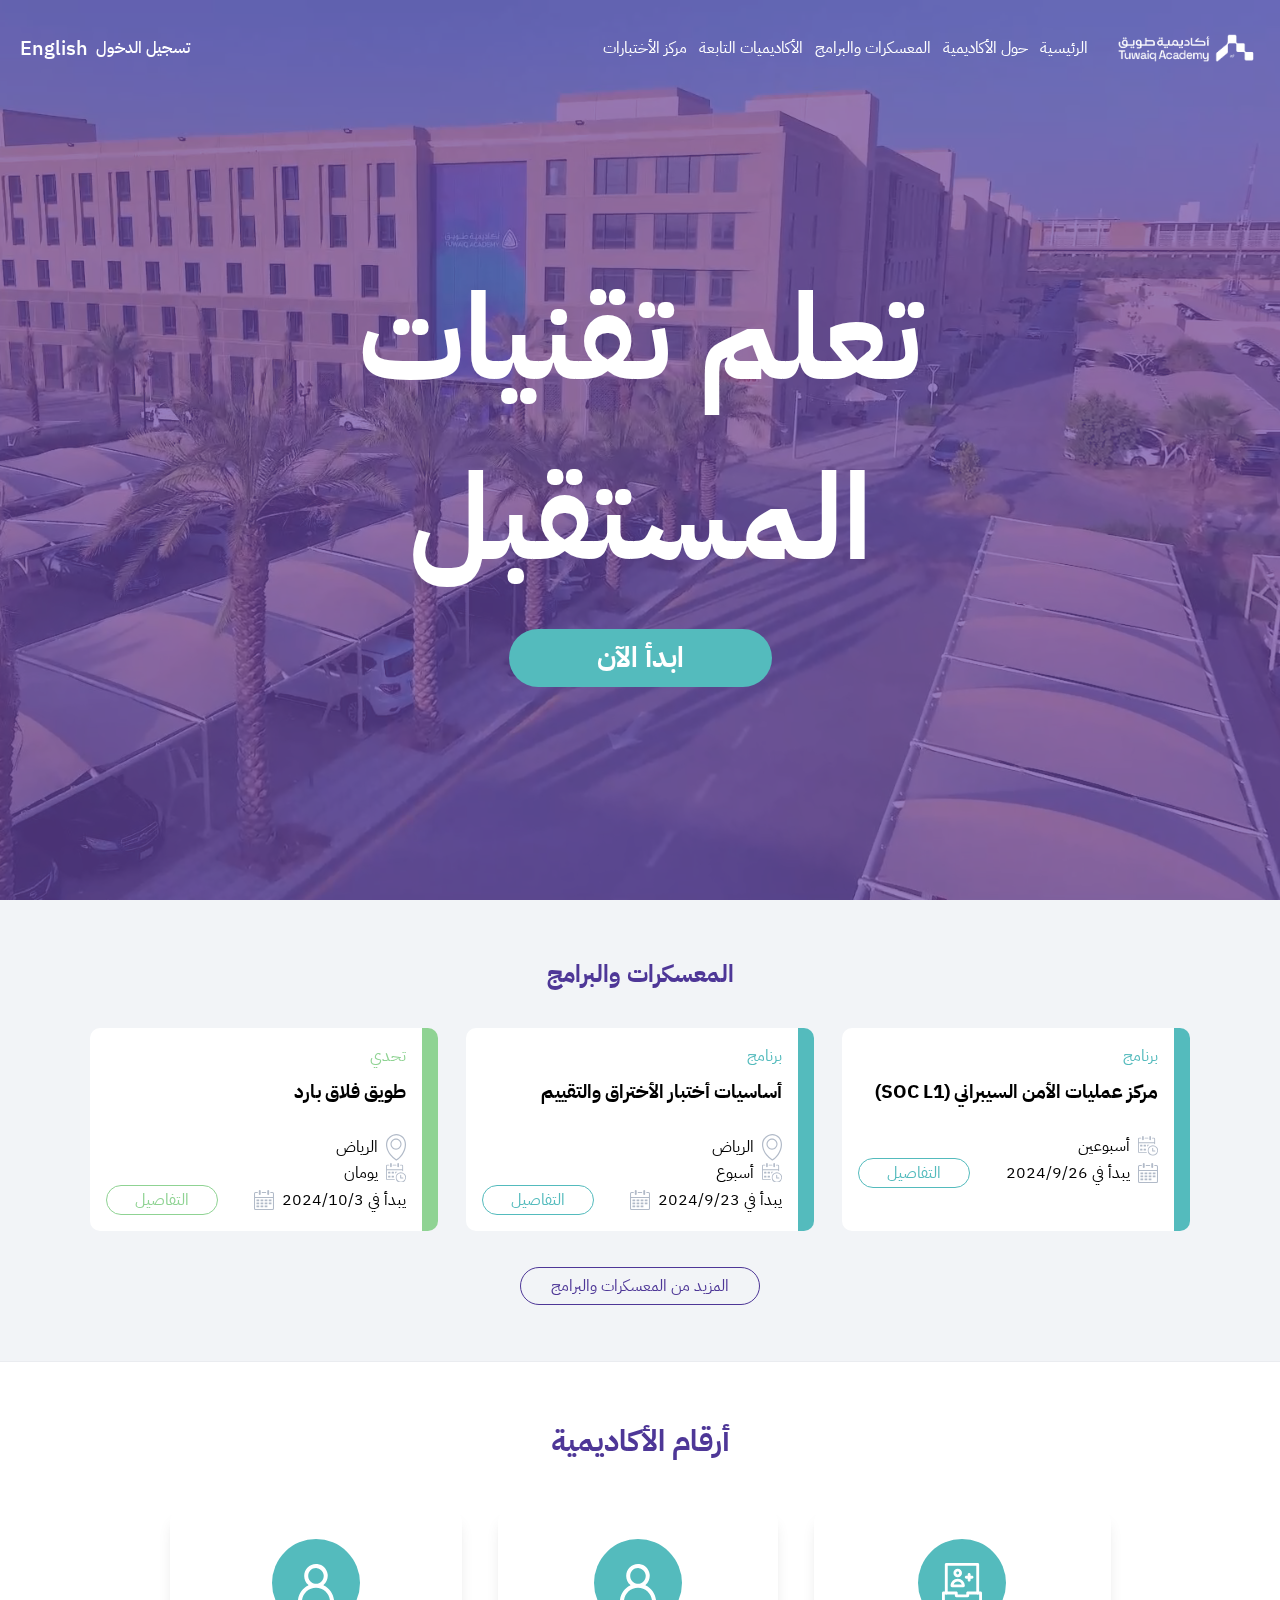
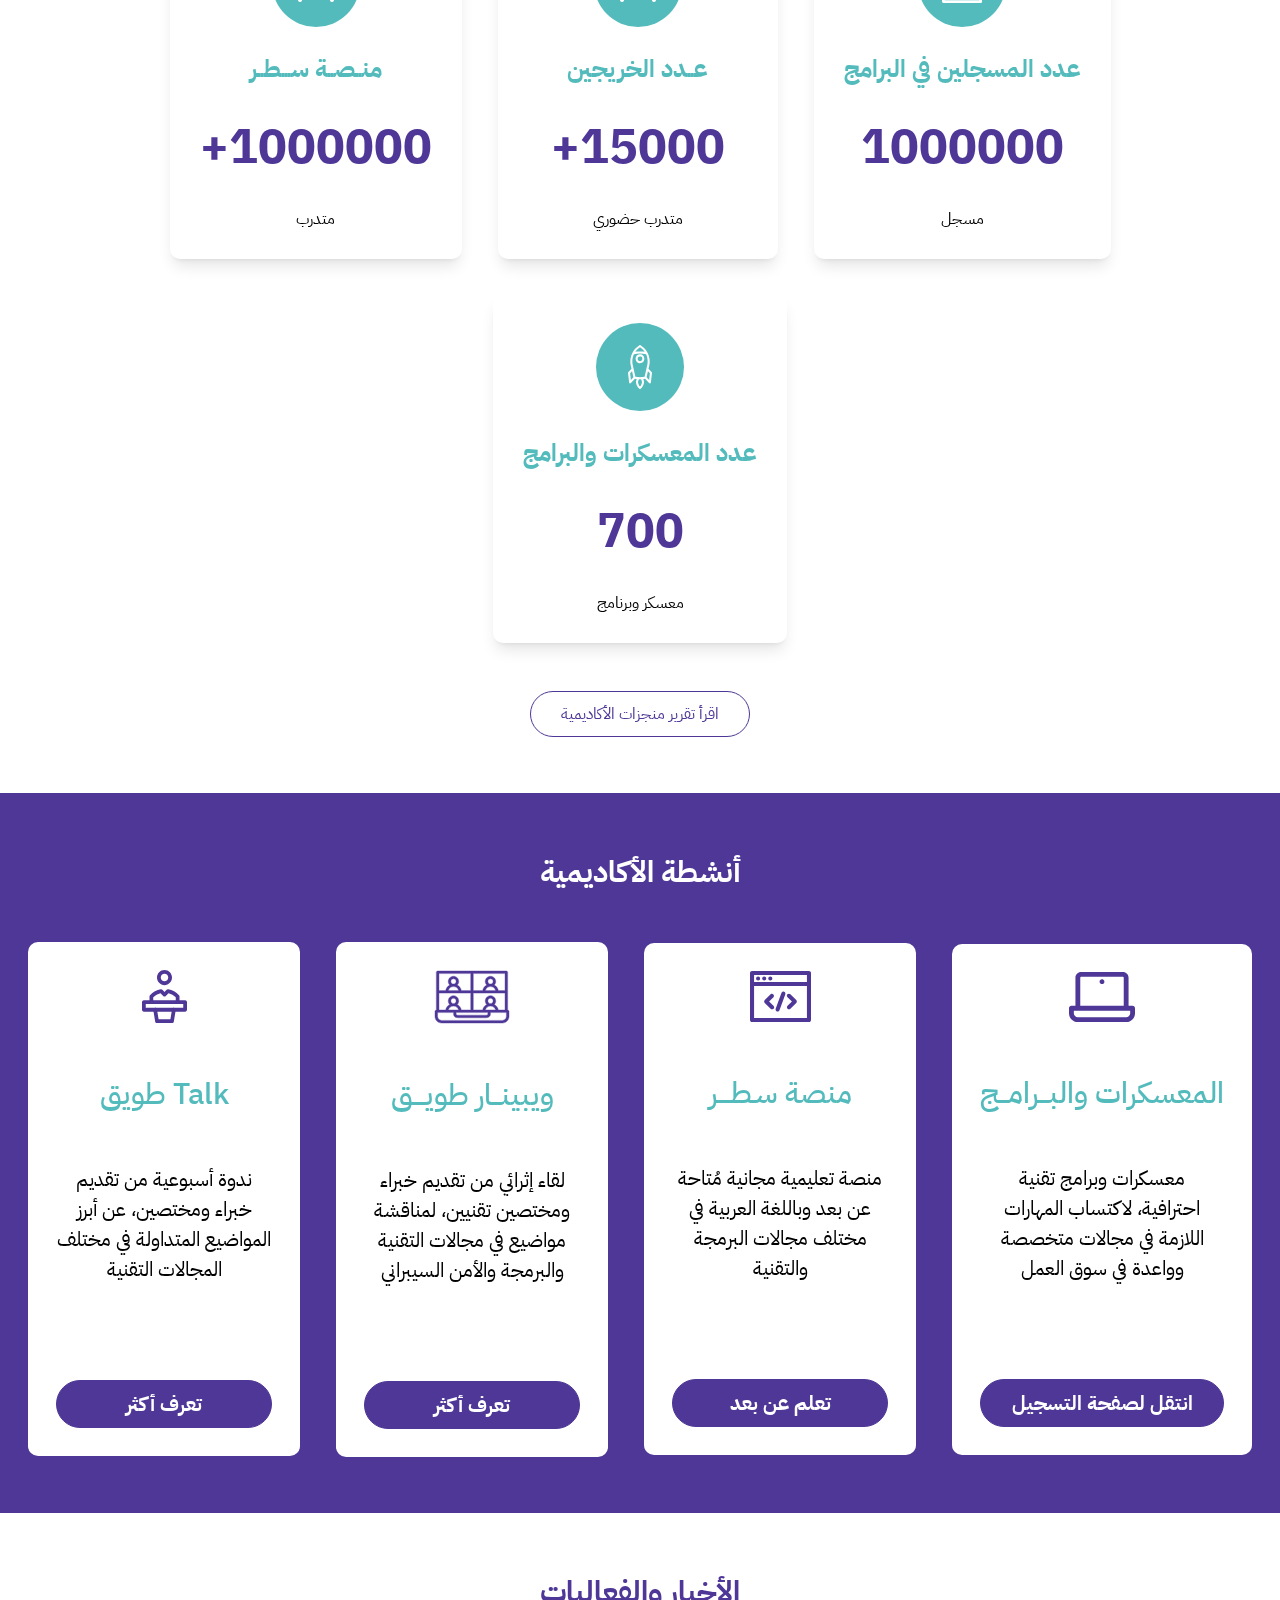
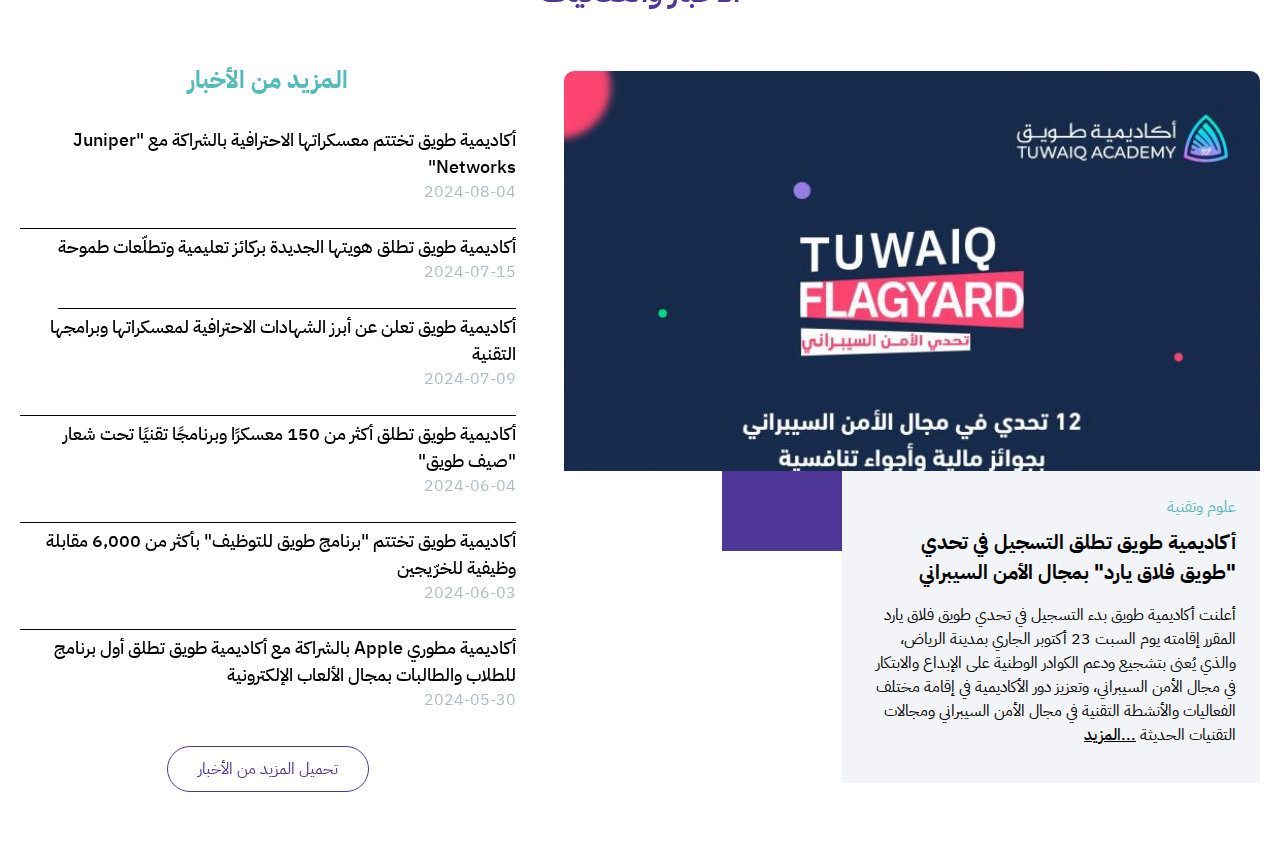
==== index.html @ 86a77119 "Completed homepage news section" ====
<!DOCTYPE html>
<html lang="ar">

<head>
    <meta charset="UTF-8">
    <meta name="viewport" content="width=device-width, initial-scale=1.0">
    <title>Tuwaiq Academy</title>
    <link rel="stylesheet" href="./styling/home.css">
</head>

<body class="">
    <main class="main">
        <header class="header">
            <div class="section-container">
                <div class="lang-ham-container">
                    <div class="hamburger-menu-container">
                        <div class="hamburger-line"></div>
                        <div class="hamburger-line"></div>
                        <div class="hamburger-line"></div>
                    </div>
                    <a href="#" class="english-language">English</a>
                    <a href="#" class="desktop-log-in">تسجيل الدخول</a>
                </div>

                <nav class="mobile-navbar">
                    <ul class="mobile-navbar__list">
                        <li class="mobile-navbar__list"><a href="index.html" class="mobile-navbar__link">الرئيسية</a>
                        </li>
                        <li class="mobile-navbar__list"><a href="#" class="mobile-navbar__link">المعسكرات والبرامج</a>
                        </li>
                        <li class="mobile-navbar__list"><a href="./pages/about/about.css"
                                class="mobile-navbar__link">حول الأكاديمية</a></li>
                        <li class="mobile-navbar__list"><a href="https://tuwaiq.edu.sa/#"
                                class="mobile-navbar__link">الأكاديميات التابعة</a></li>
                        <li class="mobile-navbar__list"><a href="https://tuwaiq.edu.sa/testcenter"
                                class="mobile-navbar__link">مركز الأختبارات</a></li>
                        <li class="mobile-navbar__list"><a
                                href="https://auth.tuwaiq.edu.sa/Identity/Account/Login?ReturnUrl=%2Fconnect%2Fauthorize%3Fclient_id%3Dtuwaiq_landing%26redirect_uri%3Dhttps%253A%252F%252Ftuwaiq.edu.sa%252Fsignin-oidc%26response_type%3Dcode%26scope%3Dopenid%2520profile%2520email%2520roles%2520identity_service_scope%2520initiatives_service_scope%2520forms_service_scope%2520landing_page_service_scope%2520operation_service_scope%26code_challenge%3DzpS9vRouQpSwRY-bkuDbZ8HkS5Eq9VzWISRjWJWmmwE%26code_challenge_method%3DS256%26response_mode%3Dform_post%26nonce%3D638612214876226278.MTA2YmRjZWItMjI5OC00MDVjLTk1MTUtODlmMjgxYjE3MTQ1YmE4NzJhNjYtZDZhMy00MmJkLThiYjYtM2ZhYjkxZjI2ZDMy%26state%[base64]%26x-client-SKU%3DID_NET6_0%26x-client-ver%3D6.35.0.0%26prompt%3D"
                                class="mobile-navbar__link">تسجيل الدخول</a></li>
                    </ul>
                </nav>

                <div class="desktop-navbar-logo-container">
                    <nav class="desktop-navbar">
                        <ul class="desktop-navbar__list">
                            <li class="desktop-navbar__list"><a href="https://tuwaiq.edu.sa/testcenter"
                                    class="desktop-navbar__link">مركز الأختبارات</a></li>
                            <li class="desktop-navbar__list"><a href="https://tuwaiq.edu.sa/#"
                                    class="desktop-navbar__link">الأكاديميات التابعة</a></li>
                            <li class="desktop-navbar__list"><a href="#" class="desktop-navbar__link">المعسكرات
                                    والبرامج</a></li>
                            <li class="desktop-navbar__list"><a href="./pages/about/about.css"
                                    class="desktop-navbar__link">حول الأكاديمية</a></li>
                            <li class="desktop-navbar__list"><a href="index.html"
                                    class="desktop-navbar__link">الرئيسية</a></li>
                        </ul>
                    </nav>

                    <a href="./index.html" class="logo-container">
                        <img src="./assets/logo/logo-light.png" alt="Logo" class="logo-image">
                    </a>
                </div>
            </div>
        </header>

        <section class="hero">
            <div class="section-container">
                <video autoplay loop muted plays-inline class="hero-background-video">
                    <source src="./assets/intro-video/intro-video.mp4" type="video/mp4">
                </video>
                <div class="section-container">

                    <div class="hero-title">
                        <h1>تعلم تقنيات</h1>
                        <h1>المستقبل</h1>
                    </div>
                    <a class="hero-button" href="#">ابدأ الآن</a>
                </div>
            </div>
        </section>

        <section class="programs">
            <div class="section-container">
                <h2 class="programs-section-title">المعسكرات والبرامج</h2>
                <div class="programs-sub-container">
                    <div class="program-card highlighted-program">
                        <div class="program-header">
                            <p class="program-type">تحدي</p>
                            <h3 class="program-title">طويق فلاق بارد</h3>
                        </div>
                        <div class="program-details">
                            <div class="program-content">
                                <div class="program-loc-date">
                                    <div class="program-location">
                                        <p class="program-location-title">الرياض</p>
                                        <?xml version="1.0" encoding="utf-8"?><svg width="20" fill="#B1BAC8"
                                            version="1.1" id="Layer_1" xmlns="http://www.w3.org/2000/svg"
                                            xmlns:xlink="http://www.w3.org/1999/xlink" x="0px" y="0px"
                                            viewBox="0 0 92.26 122.88" style="enable-background:new 0 0 92.26 122.88"
                                            xml:space="preserve">
                                            <g>
                                                <path
                                                    d="M47.49,116.85c6.31-4.01,11.98-8.87,16.92-14.29c10.73-11.75,17.97-26.11,20.87-40.2c2.88-13.91,1.52-27.54-4.85-38.06 c-1.81-3.02-4.08-5.78-6.78-8.26c-7.74-7.05-16.6-10.41-25.52-10.5c-9.37-0.07-18.87,3.45-27.27,10.14 c-3.58,2.86-6.53,6.15-8.82,9.78c-5.9,9.28-7.69,20.8-5.74,32.85c1.97,12.23,7.78,25.02,17.04,36.61 c6.44,8.08,14.54,15.58,24.18,21.91L47.49,116.85L47.49,116.85z M46.13,21.16c7.05,0,13.45,2.86,18.06,7.49 c4.63,4.63,7.49,11,7.49,18.06c0,7.05-2.86,13.45-7.49,18.06c-4.63,4.63-11,7.49-18.06,7.49c-7.05,0-13.45-2.86-18.06-7.49 c-4.63-4.63-7.49-11-7.49-18.06c0-7.05,2.86-13.45,7.49-18.06C32.7,24.02,39.07,21.16,46.13,21.16L46.13,21.16z M60.51,32.33 c-3.67-3.67-8.78-5.97-14.38-5.97c-5.63,0-10.71,2.27-14.38,5.97c-3.67,3.67-5.97,8.78-5.97,14.38c0,5.63,2.27,10.71,5.97,14.38 c3.67,3.67,8.78,5.97,14.38,5.97c5.63,0,10.71-2.27,14.38-5.97c3.67-3.67,5.97-8.78,5.97-14.38C66.47,41.08,64.21,36,60.51,32.33 L60.51,32.33z M68.52,106.27c-5.6,6.12-12.09,11.61-19.42,16.06c-0.88,0.66-2.13,0.75-3.13,0.11 c-10.8-6.87-19.85-15.13-26.99-24.09C9.15,86.02,2.94,72.34,0.83,59.16c-2.15-13.36-0.14-26.2,6.51-36.68 c2.63-4.13,5.97-7.89,10.07-11.14C26.78,3.88,37.51-0.07,48.17,0c10.28,0.09,20.42,3.9,29.22,11.93c3.09,2.81,5.67,5.99,7.78,9.48 c7.15,11.77,8.69,26.81,5.56,42.01c-3.11,15.04-10.8,30.33-22.18,42.8L68.52,106.27L68.52,106.27z" />
                                            </g>
                                        </svg>
                                    </div>
                                    <div class="program-time-frame">
                                        <p class="program-time-frame-title">يومان</p>
                                        <svg width="20" fill="#B1BAC8" id="Layer_1" data-name="Layer 1"
                                            xmlns="http://www.w3.org/2000/svg" viewBox="0 0 122.88 119.97">
                                            <title>timetable</title>
                                            <path
                                                d="M69.76,4.06C69.76,1.83,72,0,74.71,0s5,1.81,5,4.06V21.8c0,2.23-2.2,4.06-5,4.06s-4.95-1.81-4.95-4.06V4.06ZM87.08,75.55a3.16,3.16,0,1,1,6.31,0V89.36h9.86a3.16,3.16,0,1,1,0,6.31h-13a3.17,3.17,0,0,1-3.16-3.16v-17Zm-72.71,2.5H25.71A1.31,1.31,0,0,1,27,79.36v8.38a1.31,1.31,0,0,1-1.31,1.31H14.37a1.31,1.31,0,0,1-1.31-1.31V79.36a1.31,1.31,0,0,1,1.31-1.31ZM57.79,54.17H69.13a1.32,1.32,0,0,1,.9.36A40.37,40.37,0,0,0,58.66,65.18h-.87a1.31,1.31,0,0,1-1.31-1.31V55.49a1.32,1.32,0,0,1,1.31-1.32Zm-21.71,0H47.42a1.31,1.31,0,0,1,1.31,1.31v8.38a1.31,1.31,0,0,1-1.31,1.31H36.08a1.31,1.31,0,0,1-1.31-1.31V55.48a1.31,1.31,0,0,1,1.31-1.31Zm-21.71,0H25.71A1.31,1.31,0,0,1,27,55.48v8.38a1.31,1.31,0,0,1-1.31,1.31H14.37a1.31,1.31,0,0,1-1.31-1.31V55.48a1.31,1.31,0,0,1,1.31-1.31ZM36.08,78.05H47.42a1.31,1.31,0,0,1,1.31,1.31v8.38a1.31,1.31,0,0,1-1.31,1.31H36.08a1.31,1.31,0,0,1-1.31-1.31V79.36a1.31,1.31,0,0,1,1.31-1.31Zm67.41-18.51a31.41,31.41,0,1,1-43.43,29A31.92,31.92,0,0,1,79.61,59.33a33.06,33.06,0,0,1,23.88.21Zm6.63,10.87c-13-13-34.95-9.33-42.56,7A26.36,26.36,0,1,0,115.2,77a24.36,24.36,0,0,0-5.08-6.62ZM25.33,4.06c0-2.23,2.2-4.06,5-4.06s4.95,1.81,4.95,4.06V21.8c0,2.23-2.21,4.06-4.95,4.06s-5-1.81-5-4.06V4.06ZM99.66,38.8V18.37a2.46,2.46,0,0,0-.73-1.76,2.51,2.51,0,0,0-1.76-.73h-9a2.74,2.74,0,1,1,0-5.48h9a8,8,0,0,1,8,8V50.82a41,41,0,0,0-5.56-1.49V44.26H5.45V97.17a2.46,2.46,0,0,0,.73,1.76,2.51,2.51,0,0,0,1.76.73H52.71a40.27,40.27,0,0,0,1.92,5.54H8a8,8,0,0,1-8-8V18.39a8,8,0,0,1,8-8h9.64a2.74,2.74,0,1,1,0,5.48H8a2.46,2.46,0,0,0-1.76.73,2.51,2.51,0,0,0-.73,1.76V38.8ZM43.13,15.87a2.74,2.74,0,0,1,0-5.48H61.52a2.74,2.74,0,1,1,0,5.48Z" />
                                        </svg>
                                    </div>
                                </div>
                                <div class="program-date">
                                    <a href="#" class="program-details-button">التفاصيل</a>
                                    <div class="program-date-content">
                                        <svg width="20" fill="#B1BAC8" id="Layer_1" data-name="Layer 1"
                                            xmlns="http://www.w3.org/2000/svg" viewBox="0 0 122.88 122.89">
                                            <title>date</title>
                                            <path
                                                d="M81.61,4.73C81.61,2.12,84.19,0,87.38,0s5.77,2.12,5.77,4.73V25.45c0,2.61-2.58,4.73-5.77,4.73s-5.77-2.12-5.77-4.73V4.73ZM66.11,105.66c-.8,0-.8-10.1,0-10.1H81.9c.8,0,.8,10.1,0,10.1ZM15.85,68.94c-.8,0-.8-10.1,0-10.1H31.64c.8,0,.8,10.1,0,10.1Zm25.13,0c-.8,0-.8-10.1,0-10.1H56.77c.8,0,.8,10.1,0,10.1Zm25.13,0c-.8,0-.8-10.1,0-10.1H81.9c.8,0,.8,10.1,0,10.1Zm25.14-10.1H107c.8,0,.8,10.1,0,10.1H91.25c-.8,0-.8-10.1,0-10.1ZM15.85,87.3c-.8,0-.8-10.1,0-10.1H31.64c.8,0,.8,10.1,0,10.1ZM41,87.3c-.8,0-.8-10.1,0-10.1H56.77c.8,0,.8,10.1,0,10.1Zm25.13,0c-.8,0-.8-10.1,0-10.1H81.9c.8,0,.8,10.1,0,10.1Zm25.14,0c-.8,0-.8-10.1,0-10.1H107c.8,0,.8,10.1,0,10.1Zm-75.4,18.36c-.8,0-.8-10.1,0-10.1H31.64c.8,0,.8,10.1,0,10.1Zm25.13,0c-.8,0-.8-10.1,0-10.1H56.77c.8,0,.8,10.1,0,10.1ZM29.61,4.73C29.61,2.12,32.19,0,35.38,0s5.77,2.12,5.77,4.73V25.45c0,2.61-2.58,4.73-5.77,4.73s-5.77-2.12-5.77-4.73V4.73ZM6.4,43.47H116.47v-22a3,3,0,0,0-.86-2.07,2.92,2.92,0,0,0-2.07-.86H103a3.2,3.2,0,0,1,0-6.4h10.55a9.36,9.36,0,0,1,9.33,9.33v92.09a9.36,9.36,0,0,1-9.33,9.33H9.33A9.36,9.36,0,0,1,0,113.55V21.47a9.36,9.36,0,0,1,9.33-9.33H20.6a3.2,3.2,0,1,1,0,6.4H9.33a3,3,0,0,0-2.07.86,2.92,2.92,0,0,0-.86,2.07v22Zm110.08,6.41H6.4v63.67a3,3,0,0,0,.86,2.07,2.92,2.92,0,0,0,2.07.86H113.55a3,3,0,0,0,2.07-.86,2.92,2.92,0,0,0,.86-2.07V49.88ZM50.43,18.54a3.2,3.2,0,0,1,0-6.4H71.92a3.2,3.2,0,1,1,0,6.4Z" />
                                        </svg>
                                        <p class="program-date-title">يبدأ في 2024/10/3</p>
                                    </div>
                                </div>
                            </div>
                        </div>
                    </div>

                    <div class="program-card">
                        <div class="program-header">
                            <p class="program-type">برنامج</p>
                            <h3 class="program-title">أساسيات أختبار الأختراق والتقييم</h3>
                        </div>
                        <div class="program-details">
                            <div class="program-content">
                                <div class="program-loc-date">
                                    <div class="program-location">
                                        <p class="program-location-title">الرياض</p>
                                        <?xml version="1.0" encoding="utf-8"?><svg width="20" fill="#B1BAC8"
                                            version="1.1" id="Layer_1" xmlns="http://www.w3.org/2000/svg"
                                            xmlns:xlink="http://www.w3.org/1999/xlink" x="0px" y="0px"
                                            viewBox="0 0 92.26 122.88" style="enable-background:new 0 0 92.26 122.88"
                                            xml:space="preserve">
                                            <g>
                                                <path
                                                    d="M47.49,116.85c6.31-4.01,11.98-8.87,16.92-14.29c10.73-11.75,17.97-26.11,20.87-40.2c2.88-13.91,1.52-27.54-4.85-38.06 c-1.81-3.02-4.08-5.78-6.78-8.26c-7.74-7.05-16.6-10.41-25.52-10.5c-9.37-0.07-18.87,3.45-27.27,10.14 c-3.58,2.86-6.53,6.15-8.82,9.78c-5.9,9.28-7.69,20.8-5.74,32.85c1.97,12.23,7.78,25.02,17.04,36.61 c6.44,8.08,14.54,15.58,24.18,21.91L47.49,116.85L47.49,116.85z M46.13,21.16c7.05,0,13.45,2.86,18.06,7.49 c4.63,4.63,7.49,11,7.49,18.06c0,7.05-2.86,13.45-7.49,18.06c-4.63,4.63-11,7.49-18.06,7.49c-7.05,0-13.45-2.86-18.06-7.49 c-4.63-4.63-7.49-11-7.49-18.06c0-7.05,2.86-13.45,7.49-18.06C32.7,24.02,39.07,21.16,46.13,21.16L46.13,21.16z M60.51,32.33 c-3.67-3.67-8.78-5.97-14.38-5.97c-5.63,0-10.71,2.27-14.38,5.97c-3.67,3.67-5.97,8.78-5.97,14.38c0,5.63,2.27,10.71,5.97,14.38 c3.67,3.67,8.78,5.97,14.38,5.97c5.63,0,10.71-2.27,14.38-5.97c3.67-3.67,5.97-8.78,5.97-14.38C66.47,41.08,64.21,36,60.51,32.33 L60.51,32.33z M68.52,106.27c-5.6,6.12-12.09,11.61-19.42,16.06c-0.88,0.66-2.13,0.75-3.13,0.11 c-10.8-6.87-19.85-15.13-26.99-24.09C9.15,86.02,2.94,72.34,0.83,59.16c-2.15-13.36-0.14-26.2,6.51-36.68 c2.63-4.13,5.97-7.89,10.07-11.14C26.78,3.88,37.51-0.07,48.17,0c10.28,0.09,20.42,3.9,29.22,11.93c3.09,2.81,5.67,5.99,7.78,9.48 c7.15,11.77,8.69,26.81,5.56,42.01c-3.11,15.04-10.8,30.33-22.18,42.8L68.52,106.27L68.52,106.27z" />
                                            </g>
                                        </svg>
                                    </div>
                                    <div class="program-time-frame">
                                        <p class="program-time-frame-title">أسبوع</p>
                                        <svg width="20" fill="#B1BAC8" id="Layer_1" data-name="Layer 1"
                                            xmlns="http://www.w3.org/2000/svg" viewBox="0 0 122.88 119.97">
                                            <title>timetable</title>
                                            <path
                                                d="M69.76,4.06C69.76,1.83,72,0,74.71,0s5,1.81,5,4.06V21.8c0,2.23-2.2,4.06-5,4.06s-4.95-1.81-4.95-4.06V4.06ZM87.08,75.55a3.16,3.16,0,1,1,6.31,0V89.36h9.86a3.16,3.16,0,1,1,0,6.31h-13a3.17,3.17,0,0,1-3.16-3.16v-17Zm-72.71,2.5H25.71A1.31,1.31,0,0,1,27,79.36v8.38a1.31,1.31,0,0,1-1.31,1.31H14.37a1.31,1.31,0,0,1-1.31-1.31V79.36a1.31,1.31,0,0,1,1.31-1.31ZM57.79,54.17H69.13a1.32,1.32,0,0,1,.9.36A40.37,40.37,0,0,0,58.66,65.18h-.87a1.31,1.31,0,0,1-1.31-1.31V55.49a1.32,1.32,0,0,1,1.31-1.32Zm-21.71,0H47.42a1.31,1.31,0,0,1,1.31,1.31v8.38a1.31,1.31,0,0,1-1.31,1.31H36.08a1.31,1.31,0,0,1-1.31-1.31V55.48a1.31,1.31,0,0,1,1.31-1.31Zm-21.71,0H25.71A1.31,1.31,0,0,1,27,55.48v8.38a1.31,1.31,0,0,1-1.31,1.31H14.37a1.31,1.31,0,0,1-1.31-1.31V55.48a1.31,1.31,0,0,1,1.31-1.31ZM36.08,78.05H47.42a1.31,1.31,0,0,1,1.31,1.31v8.38a1.31,1.31,0,0,1-1.31,1.31H36.08a1.31,1.31,0,0,1-1.31-1.31V79.36a1.31,1.31,0,0,1,1.31-1.31Zm67.41-18.51a31.41,31.41,0,1,1-43.43,29A31.92,31.92,0,0,1,79.61,59.33a33.06,33.06,0,0,1,23.88.21Zm6.63,10.87c-13-13-34.95-9.33-42.56,7A26.36,26.36,0,1,0,115.2,77a24.36,24.36,0,0,0-5.08-6.62ZM25.33,4.06c0-2.23,2.2-4.06,5-4.06s4.95,1.81,4.95,4.06V21.8c0,2.23-2.21,4.06-4.95,4.06s-5-1.81-5-4.06V4.06ZM99.66,38.8V18.37a2.46,2.46,0,0,0-.73-1.76,2.51,2.51,0,0,0-1.76-.73h-9a2.74,2.74,0,1,1,0-5.48h9a8,8,0,0,1,8,8V50.82a41,41,0,0,0-5.56-1.49V44.26H5.45V97.17a2.46,2.46,0,0,0,.73,1.76,2.51,2.51,0,0,0,1.76.73H52.71a40.27,40.27,0,0,0,1.92,5.54H8a8,8,0,0,1-8-8V18.39a8,8,0,0,1,8-8h9.64a2.74,2.74,0,1,1,0,5.48H8a2.46,2.46,0,0,0-1.76.73,2.51,2.51,0,0,0-.73,1.76V38.8ZM43.13,15.87a2.74,2.74,0,0,1,0-5.48H61.52a2.74,2.74,0,1,1,0,5.48Z" />
                                        </svg>
                                    </div>
                                </div>
                                <div class="program-date">
                                    <a href="#" class="program-details-button">التفاصيل</a>
                                    <div class="program-date-content">
                                        <svg width="20" fill="#B1BAC8" id="Layer_1" data-name="Layer 1"
                                            xmlns="http://www.w3.org/2000/svg" viewBox="0 0 122.88 122.89">
                                            <title>date</title>
                                            <path
                                                d="M81.61,4.73C81.61,2.12,84.19,0,87.38,0s5.77,2.12,5.77,4.73V25.45c0,2.61-2.58,4.73-5.77,4.73s-5.77-2.12-5.77-4.73V4.73ZM66.11,105.66c-.8,0-.8-10.1,0-10.1H81.9c.8,0,.8,10.1,0,10.1ZM15.85,68.94c-.8,0-.8-10.1,0-10.1H31.64c.8,0,.8,10.1,0,10.1Zm25.13,0c-.8,0-.8-10.1,0-10.1H56.77c.8,0,.8,10.1,0,10.1Zm25.13,0c-.8,0-.8-10.1,0-10.1H81.9c.8,0,.8,10.1,0,10.1Zm25.14-10.1H107c.8,0,.8,10.1,0,10.1H91.25c-.8,0-.8-10.1,0-10.1ZM15.85,87.3c-.8,0-.8-10.1,0-10.1H31.64c.8,0,.8,10.1,0,10.1ZM41,87.3c-.8,0-.8-10.1,0-10.1H56.77c.8,0,.8,10.1,0,10.1Zm25.13,0c-.8,0-.8-10.1,0-10.1H81.9c.8,0,.8,10.1,0,10.1Zm25.14,0c-.8,0-.8-10.1,0-10.1H107c.8,0,.8,10.1,0,10.1Zm-75.4,18.36c-.8,0-.8-10.1,0-10.1H31.64c.8,0,.8,10.1,0,10.1Zm25.13,0c-.8,0-.8-10.1,0-10.1H56.77c.8,0,.8,10.1,0,10.1ZM29.61,4.73C29.61,2.12,32.19,0,35.38,0s5.77,2.12,5.77,4.73V25.45c0,2.61-2.58,4.73-5.77,4.73s-5.77-2.12-5.77-4.73V4.73ZM6.4,43.47H116.47v-22a3,3,0,0,0-.86-2.07,2.92,2.92,0,0,0-2.07-.86H103a3.2,3.2,0,0,1,0-6.4h10.55a9.36,9.36,0,0,1,9.33,9.33v92.09a9.36,9.36,0,0,1-9.33,9.33H9.33A9.36,9.36,0,0,1,0,113.55V21.47a9.36,9.36,0,0,1,9.33-9.33H20.6a3.2,3.2,0,1,1,0,6.4H9.33a3,3,0,0,0-2.07.86,2.92,2.92,0,0,0-.86,2.07v22Zm110.08,6.41H6.4v63.67a3,3,0,0,0,.86,2.07,2.92,2.92,0,0,0,2.07.86H113.55a3,3,0,0,0,2.07-.86,2.92,2.92,0,0,0,.86-2.07V49.88ZM50.43,18.54a3.2,3.2,0,0,1,0-6.4H71.92a3.2,3.2,0,1,1,0,6.4Z" />
                                        </svg>
                                        <p class="program-date-title">يبدأ في 2024/9/23</p>
                                    </div>
                                </div>
                            </div>
                        </div>
                    </div>

                    <div class="program-card">
                        <div class="program-header">
                            <p class="program-type">برنامج</p>
                            <h3 class="program-title">(SOC L1) مركز عمليات الأمن السيبراني</h3>
                        </div>
                        <div class="program-details">
                            <div class="program-content">
                                <div class="program-loc-date">
                                    <div class="program-time-frame">
                                        <p class="program-time-frame-title">أسبوعين</p>
                                        <svg width="20" fill="#B1BAC8" id="Layer_1" data-name="Layer 1"
                                            xmlns="http://www.w3.org/2000/svg" viewBox="0 0 122.88 119.97">
                                            <title>timetable</title>
                                            <path
                                                d="M69.76,4.06C69.76,1.83,72,0,74.71,0s5,1.81,5,4.06V21.8c0,2.23-2.2,4.06-5,4.06s-4.95-1.81-4.95-4.06V4.06ZM87.08,75.55a3.16,3.16,0,1,1,6.31,0V89.36h9.86a3.16,3.16,0,1,1,0,6.31h-13a3.17,3.17,0,0,1-3.16-3.16v-17Zm-72.71,2.5H25.71A1.31,1.31,0,0,1,27,79.36v8.38a1.31,1.31,0,0,1-1.31,1.31H14.37a1.31,1.31,0,0,1-1.31-1.31V79.36a1.31,1.31,0,0,1,1.31-1.31ZM57.79,54.17H69.13a1.32,1.32,0,0,1,.9.36A40.37,40.37,0,0,0,58.66,65.18h-.87a1.31,1.31,0,0,1-1.31-1.31V55.49a1.32,1.32,0,0,1,1.31-1.32Zm-21.71,0H47.42a1.31,1.31,0,0,1,1.31,1.31v8.38a1.31,1.31,0,0,1-1.31,1.31H36.08a1.31,1.31,0,0,1-1.31-1.31V55.48a1.31,1.31,0,0,1,1.31-1.31Zm-21.71,0H25.71A1.31,1.31,0,0,1,27,55.48v8.38a1.31,1.31,0,0,1-1.31,1.31H14.37a1.31,1.31,0,0,1-1.31-1.31V55.48a1.31,1.31,0,0,1,1.31-1.31ZM36.08,78.05H47.42a1.31,1.31,0,0,1,1.31,1.31v8.38a1.31,1.31,0,0,1-1.31,1.31H36.08a1.31,1.31,0,0,1-1.31-1.31V79.36a1.31,1.31,0,0,1,1.31-1.31Zm67.41-18.51a31.41,31.41,0,1,1-43.43,29A31.92,31.92,0,0,1,79.61,59.33a33.06,33.06,0,0,1,23.88.21Zm6.63,10.87c-13-13-34.95-9.33-42.56,7A26.36,26.36,0,1,0,115.2,77a24.36,24.36,0,0,0-5.08-6.62ZM25.33,4.06c0-2.23,2.2-4.06,5-4.06s4.95,1.81,4.95,4.06V21.8c0,2.23-2.21,4.06-4.95,4.06s-5-1.81-5-4.06V4.06ZM99.66,38.8V18.37a2.46,2.46,0,0,0-.73-1.76,2.51,2.51,0,0,0-1.76-.73h-9a2.74,2.74,0,1,1,0-5.48h9a8,8,0,0,1,8,8V50.82a41,41,0,0,0-5.56-1.49V44.26H5.45V97.17a2.46,2.46,0,0,0,.73,1.76,2.51,2.51,0,0,0,1.76.73H52.71a40.27,40.27,0,0,0,1.92,5.54H8a8,8,0,0,1-8-8V18.39a8,8,0,0,1,8-8h9.64a2.74,2.74,0,1,1,0,5.48H8a2.46,2.46,0,0,0-1.76.73,2.51,2.51,0,0,0-.73,1.76V38.8ZM43.13,15.87a2.74,2.74,0,0,1,0-5.48H61.52a2.74,2.74,0,1,1,0,5.48Z" />
                                        </svg>
                                    </div>
                                </div>
                                <div class="program-date">
                                    <a href="#" class="program-details-button">التفاصيل</a>
                                    <div class="program-date-content">
                                        <p class="program-date-title">يبدأ في 2024/9/26</p>
                                        <svg width="20" fill="#B1BAC8" id="Layer_1" data-name="Layer 1"
                                        xmlns="http://www.w3.org/2000/svg" viewBox="0 0 122.88 122.89">
                                        <title>date</title>
                                        <path
                                        d="M81.61,4.73C81.61,2.12,84.19,0,87.38,0s5.77,2.12,5.77,4.73V25.45c0,2.61-2.58,4.73-5.77,4.73s-5.77-2.12-5.77-4.73V4.73ZM66.11,105.66c-.8,0-.8-10.1,0-10.1H81.9c.8,0,.8,10.1,0,10.1ZM15.85,68.94c-.8,0-.8-10.1,0-10.1H31.64c.8,0,.8,10.1,0,10.1Zm25.13,0c-.8,0-.8-10.1,0-10.1H56.77c.8,0,.8,10.1,0,10.1Zm25.13,0c-.8,0-.8-10.1,0-10.1H81.9c.8,0,.8,10.1,0,10.1Zm25.14-10.1H107c.8,0,.8,10.1,0,10.1H91.25c-.8,0-.8-10.1,0-10.1ZM15.85,87.3c-.8,0-.8-10.1,0-10.1H31.64c.8,0,.8,10.1,0,10.1ZM41,87.3c-.8,0-.8-10.1,0-10.1H56.77c.8,0,.8,10.1,0,10.1Zm25.13,0c-.8,0-.8-10.1,0-10.1H81.9c.8,0,.8,10.1,0,10.1Zm25.14,0c-.8,0-.8-10.1,0-10.1H107c.8,0,.8,10.1,0,10.1Zm-75.4,18.36c-.8,0-.8-10.1,0-10.1H31.64c.8,0,.8,10.1,0,10.1Zm25.13,0c-.8,0-.8-10.1,0-10.1H56.77c.8,0,.8,10.1,0,10.1ZM29.61,4.73C29.61,2.12,32.19,0,35.38,0s5.77,2.12,5.77,4.73V25.45c0,2.61-2.58,4.73-5.77,4.73s-5.77-2.12-5.77-4.73V4.73ZM6.4,43.47H116.47v-22a3,3,0,0,0-.86-2.07,2.92,2.92,0,0,0-2.07-.86H103a3.2,3.2,0,0,1,0-6.4h10.55a9.36,9.36,0,0,1,9.33,9.33v92.09a9.36,9.36,0,0,1-9.33,9.33H9.33A9.36,9.36,0,0,1,0,113.55V21.47a9.36,9.36,0,0,1,9.33-9.33H20.6a3.2,3.2,0,1,1,0,6.4H9.33a3,3,0,0,0-2.07.86,2.92,2.92,0,0,0-.86,2.07v22Zm110.08,6.41H6.4v63.67a3,3,0,0,0,.86,2.07,2.92,2.92,0,0,0,2.07.86H113.55a3,3,0,0,0,2.07-.86,2.92,2.92,0,0,0,.86-2.07V49.88ZM50.43,18.54a3.2,3.2,0,0,1,0-6.4H71.92a3.2,3.2,0,1,1,0,6.4Z" />
                                    </svg>
                                    </div>
                                </div>
                            </div>
                        </div>
                    </div>
                </div>

                <a href="#" class="more-programs-button">المزيد من المعسكرات والبرامج</a>
            </div>
        </section>

        <section class="numbers">
            <div class="section-container">
                <h2 class="numbers-title">أرقام الأكاديمية</h2>
                <div class="numbers-sub-container">
                    <div class="number-conatiner">
                        <div class="number-icon"><img src="./assets/pages/home/numbers/member-icon.svg" alt="Rocket"></div>
                        <h3 class="number-title">منــصــة ســـطــر</h3>
                        <p class="number-stat">+1000000</p>
                        <p class="number-type">متدرب</p>
                    </div>

                    <div class="number-conatiner">
                        <div class="number-icon"><img src="./assets/pages/home/numbers/member-icon.svg" alt="Rocket"></div>
                        <h3 class="number-title">عــدد
                            الخريجين</h3>
                        <p class="number-stat">+15000</p>
                        <p class="number-type">متدرب حضوري</p>
                    </div>

                    
                    <div class="number-conatiner">
                        <div class="number-icon"><img src="./assets/pages/home/numbers/registerd-icon.svg" alt="Rocket"></div>
                        <h3 class="number-title">عدد المسجلين في البرامج</h3>
                        <p class="number-stat">1000000</p>
                        <p class="number-type">مسجل</p>
                    </div>
                    
                    <div class="number-conatiner">
                        <div class="number-icon"><img src="./assets/pages/home/numbers/rocket-icon.svg" alt="Rocket"></div>
                        <h3 class="number-title">عدد المعسكرات والبرامج</h3>
                        <p class="number-stat">700</p>
                        <p class="number-type">معسكر وبرنامج</p>
                    </div>
                </div>

                <a href="#" class="numbers-more-button">اقرأ تقرير منجزات الأكاديمية</a>
            </div>
        </section>

        <section class="activities">
            <div class="section-container">
                <h2 class="activities-title">أنشطة الأكاديمية</h2>
                <div class="activities-sub-container">
                    <div class="activity-container">
                        <div class="activity-icon-container">
                            <img src="./assets/pages/home/activities/tuwaiq-talk-icons.svg" alt="Talk" class="activity-icon">
                        </div>
                        <h3 class="activity-title">طويق Talk</h3>
                        <p class="activity-paragraph">ندوة أسبوعية من تقديم خبراء ومختصين، عن أبرز المواضيع المتداولة في مختلف المجالات التقنية</p>
                        <a href="#" class="activity-button">تعرف أكثر</a>
                    </div>

                    <div class="activity-container">
                        <div class="activity-icon-container">
                            <img src="./assets/pages/home/activities/webinar-icons.svg" alt="Webinar" class="activity-icon">
                        </div>
                        <h3 class="activity-title">ويبينـــار طويــــق</h3>
                        <p class="activity-paragraph">لقاء إثرائي من تقديم خبراء ومختصين تقنيين، لمناقشة مواضيع في مجالات التقنية والبرمجة والأمن السيبراني</p>
                        <a href="#" class="activity-button">تعرف أكثر</a>
                    </div>

                    <div class="activity-container">
                        <div class="activity-icon-container">
                            <img src="./assets/pages/home/activities/coding-icons.svg" alt="Coding" class="activity-icon">
                        </div>
                        <h3 class="activity-title">منصة سـطــــر</h3>
                        <p class="activity-paragraph">منصة تعليمية مجانية مُتاحة عن بعد وباللغة العربية في مختلف مجالات البرمجة والتقنية</p>
                        <a href="#" class="activity-button">تعلم عن بعد</a>
                    </div>

                    <div class="activity-container">
                        <div class="activity-icon-container">
                            <img src="./assets/pages/home/activities/pc-icons.svg" alt="PC" class="activity-icon">
                        </div>
                        <h3 class="activity-title">المعسكرات والبـــرامـــج</h3>
                        <p class="activity-paragraph">معسكرات وبرامج تقنية احترافية، لاكتساب المهارات اللازمة في مجالات متخصصة وواعدة في سوق العمل                        </p>
                        <a href="#" class="activity-button">انتقل لصفحة التسجيل</a>
                    </div>
                </div>
            </div>
        </section>

        <section class="news">
            <div class="section-container">
                <h2 class="news-title">الأخبار والفعاليات</h2>
                <div class="news-content-container">
                    <div class="highlighted-news-now-container">
                        <div class="highlighted-news-image-container"></div>

                        <div class="science">
                            <p class="science-type">علوم وتقنية</p>
                            <h3 class="science-title">أكاديمية طويق تطلق التسجيل في تحدي
                                "طويق فلاق يارد" بمجال الأمن السيبراني</h3>
                            <p class="science-paragraph">
                                أعلنت أكاديمية طويق بدء التسجيل في تحدي طويق فلاق يارد المقرر إقامته يوم السبت 23 أكتوبر الجاري بمدينة الرياض، والذي يُعنى بتشجيع ودعم الكوادر الوطنية على الإبداع والابتكار في مجال الأمن السيبراني، وتعزيز دور الأكاديمية في إقامة مختلف الفعاليات والأنشطة التقنية في مجال الأمن السيبراني ومجالات التقنيات الحديثة <a class="science-paragraph-more" href="#">...المزيد</a>
                            </p>
                        </div>
                    </div>

                    <div class="highlighted-news-container">
                        <h3 class="highlighted-news-main-title">المزيد من الأخبار</h3>
                        <div class="highlighted-news-inner-container">
                            <a href="#" class="highlighted-news">
                                <p class="highlighted-news-title">أكاديمية طويق تختتم معسكراتها الاحترافية بالشراكة مع "Juniper Networks"</p>
                                <p class="highlighted-news-date">2024-08-04</p>
                            </a>

                            <a href="#" class="highlighted-news">
                                <p class="highlighted-news-title">أكاديمية طويق تطلق هويتها الجديدة بركائز تعليمية وتطلّعات طموحة</p>
                                <p class="highlighted-news-date">2024-07-15</p>
                            </a>

                            <a href="#" class="highlighted-news">
                                <p class="highlighted-news-title">أكاديمية طويق تعلن عن أبرز الشهادات الاحترافية لمعسكراتها وبرامجها التقنية</p>
                                <p class="highlighted-news-date">2024-07-09</p>
                            </a>

                            <a href="#" class="highlighted-news">
                                <p class="highlighted-news-title">أكاديمية طويق تطلق أكثر من 150 معسكرًا وبرنامجًا تقنيًا تحت شعار "صيف طويق"</p>
                                <p class="highlighted-news-date">2024-06-04</p>
                            </a>

                            <a href="#" class="highlighted-news">
                                <p class="highlighted-news-title">أكاديمية طويق تختتم "برنامج طويق للتوظيف" بأكثر من 6,000 مقابلة وظيفية للخرّيجين</p>
                                <p class="highlighted-news-date">2024-06-03</p>
                            </a>

                            <a href="#" class="highlighted-news">
                                <p class="highlighted-news-title">أكاديمية مطوري Apple بالشراكة مع أكاديمية طويق تطلق أول برنامج للطلاب والطالبات بمجال الألعاب الإلكترونية</p>
                                <p class="highlighted-news-date">2024-05-30</p>
                            </a>

                            <a href="#" class="highlighted-news">
                                <p class="highlighted-news-title">أكاديمية مطوري Apple بالشراكة مع أكاديمية طويق تحتفي بتخريج 192 طالبة</p>
                                <p class="highlighted-news-date">2024-05-29</p>
                            </a>

                            <a href="#" class="highlighted-news">
                                <p class="highlighted-news-title">أبطال أكاديمية طويق يحصدون 9 ميداليات ذهبية وفضية واحدة في مُسابقة "ITEX"</p>
                                <p class="highlighted-news-date">2024-05-19</p>
                            </a>

                            <a href="#" class="highlighted-news">
                                <p class="highlighted-news-title">أكاديمية طويق تشارك بـ 19 طالباً وطالبة في معرض "itex" بماليزيا</p>
                                <p class="highlighted-news-date">2024-05-17</p>
                            </a>

                            <a href="#" class="highlighted-news">
                                <p class="highlighted-news-title">أكاديمية طويق تحتفي بتخريج طلاب معسكرات "أكاديمية ميتافيرس" بالشراكة مع Meta</p>
                                <p class="highlighted-news-date">2024-04-24</p>
                            </a>
                        </div>
                        <a href="#" class="highlighted-news-button">تحميل المزيد من الأخبار</a>
                    </div>
                </div>
            </div>
        </section>
    </main>
</body>

</html>
---- styling/home.css ----
@import url("../index.css");

/* Main */
.section-container {
    max-width: var(--container-max-width);
    margin-right: auto;
    margin-left: auto;
}

.hero {
    height: auto;
    padding: var(--container-y-padding) var(--container-x-padding);
}



/*  */
.desktop-navbar,
.desktop-log-in,
.mobile-navbar {
    display: none;
}

/* header */
.header {
    height: auto;
    padding: var(--size-16) var(--container-x-padding);
    /* box-shadow: 1px 1px 15px 1px rgba(0, 0, 0, 0.3); */
    position: fixed;
    top: 0;
    width: 100%;
}

.header .section-container {
    display: flex;
    align-items: center;
    justify-content: space-between;
    color: var(--main-light-color);
}

.logo-container,
.logo-image {
    max-width: 148px;
}

.lang-ham-container {
    display: flex;
    align-items: center;
    gap: var(--size-8);
}

.hamburger-menu-container {
    display: flex;
    flex-direction: column;
    gap: var(--size-8);
    padding: var(--size-10) var(--size-12);
    border: 1px solid var(--main-light-color);
    border-radius: var(--size-4);
    width: fit-content;
    height: fit-content;
    cursor: pointer;
}

.hamburger-line {
    height: 2px;
    width: var(--size-24);
    background-color: var(--main-light-color);
}

.english-language {
    color: var(--main-light-color);
    font-weight: var(--fw-medium);
    font-size: var(--fs-20);
}

.mobile-navbar__link,
.desktop-navbar__link,
.desktop-log-in,
.english-language {
    transition: var(--transition);
 }

.mobile-navbar__link:hover,
.desktop-navbar__link:hover,
.desktop-log-in:hover,
.english-language:hover {
    color: var(--secondary-color);
}



@media (min-width:640px) {
    .mobile-navbar,
    .hamburger-menu-container {
        display: none;
    }

    .desktop-navbar {
        display: flex;
    }

    .desktop-log-in {
        display: inline-block;
        color: var(--main-light-color);
        font-weight: var(--fw-medium);
    }

    .desktop-navbar__list {
        display: flex;
        gap: var(--size-12);
    }

    .desktop-navbar-logo-container {
        display: flex;
        align-items: center;
        gap: var(--size-24);
    }
    
    .desktop-navbar__link {
        color: var(--main-light-color);
    }    
}


/* Hero */
.hero {
    display: flex;
    flex-direction: column;
    justify-content: center;
    align-items: center;
    background-color: rgba(105, 71, 164, 0.7);
    height: 100vh;
    padding: var(--container-y-padding) var(--container-x-padding);
}

.hero-background-video {
    position: absolute;
    right: 0;
    bottom: 0;
    z-index: -1;
}

@media (min-aspect-ratio:16/9) {
    .hero-background-video {
        width: 100%;
        height: auto;
    }
}

@media (max-aspect-ratio:16/9) {
    .hero-background-video {
        width: auto;
        height: 100%;
    }
}

.hero .section-container {
    text-align: center;
    /* height: 100vh; */
}

.hero-title {
    font-size: var(--fs-28);
    color: var(--main-light-color);
    margin: var(--size-28) 0;
    font-weight: var(--fw-bold);
}

.hero-button {
    color: var(--main-light-color);
    background-color: var(--secondary-color);
    font-size: var(--fs-28);
    font-weight: var(--fw-bold);
    padding: var(--size-8) var(--size-88);
    border-radius: var(--size-88);
}

.hero-button:hover {
    background-color: var(--secondary-color-low);
}

@media (min-width:640px) {
    .hero-title {
        font-size: 60px;
    }

}



/* programs */
.programs {
    padding: var(--container-y-padding) var(--container-x-padding);
    height: auto;
    background-color: rgb(242, 244, 247);
    border-bottom: 1px solid rgb(234, 236, 240);
}

.programs .section-container {
    display: flex;
    flex-direction: column;
    justify-content: center;
    align-items: center;
    gap: var(--size-36);
}

.programs-section-title {
    color: var(--primary-color);
}    


.programs-sub-container {
    display: grid;
    gap: var(--size-28);
    flex-wrap: wrap;
}


.program-card {
    display: flex;
    flex-direction: column;
    gap: var(--size-28);
    background-color: var(--main-light-color);
    padding: var(--size-16);
    border-radius: var(--size-10);
    text-align: right;
    border-right: var(--size-16) solid var(--secondary-color);
}

.program-header {
    display: flex;
    flex-direction: column;
    gap: var(--size-10);
}

.program-type {
    color: var(--secondary-color);
}


.program-details {
    display: flex;
    justify-content: space-between;
    gap: var(--size-28);
}

.program-location,
.program-time-frame,
.program-date-content,
.program-date {
    display: flex;
    align-items: center;
    justify-content: flex-end;
    gap: var(--size-8);
}

.program-date {
    gap: var(--size-36);
}

.program-details-button {
    color: var(--secondary-color);
    padding: var(--size-2) var(--size-28);
    border: 1px solid var(--secondary-color);
    border-radius: var(--size-28);
    transition: var(--transition);
}

.program-details-button:hover {
    background-color: var(--secondary-color);
    color: var(--main-light-color);
}

.more-programs-button {
    color: var(--primary-color);
    padding: var(--size-6) var(--size-30);
    border: 1px solid var(--primary-color);
    border-radius: var(--size-28);
    transition: var(--transition);
}

.more-programs-button:hover {
    background-color: var(--primary-color);
    color: var(--main-light-color);
}

.highlighted-program .program-type {
    color: var(--thirdly-color);
}

.highlighted-program {
    border-right-color: var(--thirdly-color);
}

.highlighted-program .program-details-button {
    color: var(--thirdly-color);
    border-color: var(--thirdly-color);
}

.highlighted-program .program-details-button:hover {
    background-color: var(--thirdly-color);
    color: var(--main-light-color);
}

@media (min-width:640px) {
    .programs-sub-container {
        grid-template-columns: repeat(3, auto);
    }
}

/* Numbers */
.numbers {
    padding: var(--container-y-padding) var(--container-x-padding);
    height: auto;
}

.numbers .section-container {
    display: flex;
    flex-direction: column;
    justify-content: center;
    align-items: center;
    gap: var(--size-48);
}

.numbers-title {
    color: var(--primary-color);
    font-size: var(--fs-30);
}

.numbers-sub-container {
    display: flex;
    flex-wrap: wrap;
    align-items: center;
    justify-content: center;
    gap: var(--size-36);
}

.number-conatiner {
    box-shadow: rgba(0, 0, 0, 0) 0px 0px 0px 0px, rgba(0, 0, 0, 0) 0px 0px 0px 0px, rgba(0, 0, 0, 0.1) 0px 10px 15px -3px, rgba(0, 0, 0, 0.1) 0px 4px 6px -4px;
    padding: var(--size-28) var(--size-30);
    border-radius: var(--size-10);
    display: flex;
    flex-direction: column;
    align-items: center;
    text-align: center;
    gap: var(--size-24);
    min-width: 280px;
}

.number-icon {
    background-color: var(--secondary-color);
    padding: var(--size-24);
    width: var(--size-88);
    height: var(--size-88);
    border-radius: 50%;
    display: flex;
    align-items: center;
    justify-content: center;
} 

.number-title {
    color: var(--secondary-color);
    font-size: var(--fs-24);
}

.number-stat {
    color: var(--primary-color);
    font-weight: var(--fw-bold);
    font-size: var(--fs-48);
}

.numbers-more-button {
    color: var(--primary-color);
    border: 1px solid var(--primary-color);
    padding: var(--size-10) var(--size-30);
    border-radius: var(--size-28);
    transition: var(--transition);
}

.numbers-more-button:hover {
    background-color: var(--primary-color);
    color: var(--main-light-color);
}


/* Activities */
.activities {
    padding: var(--container-y-padding) var(--container-x-padding);
    height: auto;
    background-color: var(--primary-color);
}

.activities .section-container {
    display: flex;
    flex-direction: column;
    justify-content: center;
    align-items: center;
    gap: var(--size-48);
}

.activities-title {
    color: var(--main-light-color);
    font-size: var(--fs-30);
}

.activities-sub-container {
    display: flex;
    flex-wrap: wrap;
    align-items: center;
    justify-content: center;
    gap: var(--size-36);
}

.activity-container {
    padding: var(--size-28) var(--size-28);
    border-radius: var(--size-10);
    display: flex;
    flex-direction: column;
    align-items: center;
    text-align: center;
    gap: var(--size-48);
    background-color: var(--main-light-color);
}

.activity-title {
    color: var(--secondary-color);
    font-size: var(--fs-30);
    font-weight: var(--fw-medium);
}

.activity-paragraph {
    font-size: var(--fs-20);
    max-width: 18ch;
}

.activity-button {
    margin-top: var(--size-48);
    background-color: var(--primary-color);
    color: var(--main-light-color);
    font-size: var(--fs-20);
    font-weight: var(--fw-bold);
    padding: var(--size-8) var(--size-30);
    width: 100%;
    border-radius: var(--size-30);
    border: 1px solid var(--primary-color);
    transition: var(--transition);
}

.activity-button:hover {
    background-color: var(--main-light-color);
    color: var(--primary-color);
}

/* News */
.news {
    padding: var(--container-y-padding) var(--container-x-padding);
    height: auto;
}

.news .section-container {
    display: flex;
    flex-direction: column;
    justify-content: center;
    align-items: center;
    gap: var(--size-48);
}

.news-title {
    font-size: var(--fs-30);
    color: var(--primary-color);
}

.news-content-container {
    display: flex;
    justify-content: center;
    align-items: center;
    flex-direction: column;
    gap: var(--size-48);
}

.highlighted-news-now-container {
    display: flex;
    flex-direction: column;
}

.highlighted-news-image-container {
    background-image: url("../assets/pages/home/news/highlighted-news.jpg");  
    background-size: cover;
    background-position: top;
    max-height: 400px;
    width: 100%; 
    height: auto;
    aspect-ratio: 3 / 2;
    overflow: hidden;
    border-top-left-radius: var(--size-10);
    border-top-right-radius: var(--size-10);
}

.science {
    background-color: var(--thirdly-light-color);
    padding: var(--size-24);
    padding-bottom: var(--size-36);
    align-self: flex-end;
    position: relative;
    display: flex;
    flex-direction: column;
    gap: var(--size-8);
}

.science-type {
    color: var(--secondary-color);
}

.science-title {
    font-size: var(--fs-20);
    font-weight: var(--fw-bold);
    margin-bottom: var(--size-8);
}

.science-paragraph-more {
    text-decoration: underline;
    font-weight: var(--fw-medium);
    transition: var(--transition);
}

.science-paragraph-more:hover {
    color: var(--secondary-color);
}

.highlighted-news-container {
    display: flex;
    flex-direction: column;
    justify-content: center;
    align-items: center;
    gap: var(--size-24);
}

.highlighted-news-main-title {
    text-align: center;
    color: var(--secondary-color);
    font-size: var(--size-24);
}

.highlighted-news-inner-container {
    overflow-y: scroll;
    max-height: 600px;
    direction: rtl;
}

.highlighted-news {
    display: inline-block;
    border-bottom: 1px solid var(--main-dark-color);
    transform: var(--transition);
    padding-top: var(--size-4);
    padding-bottom: var(--size-24);
}

.highlighted-news:hover {
    color: var(--primary-color);
}

.highlighted-news-title {
    font-size: var(--size-18);
    font-weight: var(--fw-medium);
}

.highlighted-news-date {
    color: var(--secondary-light-color);
}

.highlighted-news-button {
    max-width: fit-content;
    color: var(--primary-color);
    border: 1px solid var(--primary-color);
    padding: var(--size-10) var(--size-30);
    border-radius: var(--size-30);
    transition: var(--transition);
}

.highlighted-news-button:hover {
    background-color: var(--primary-color);
    color: var(--main-light-color);

}

@media (min-width:640px) {
    .news-content-container {
        flex-direction: row-reverse;
    }

    .highlighted-news-container {
        max-width: 40%;
    }

    .science {
        max-width: 60%;
    }
    .science::before {
        content: "";
        position: absolute;
        top: 0;
        left: -120px;
        width: 120px;
        height: 80px;
        background-color: var(--primary-color);
    }
}
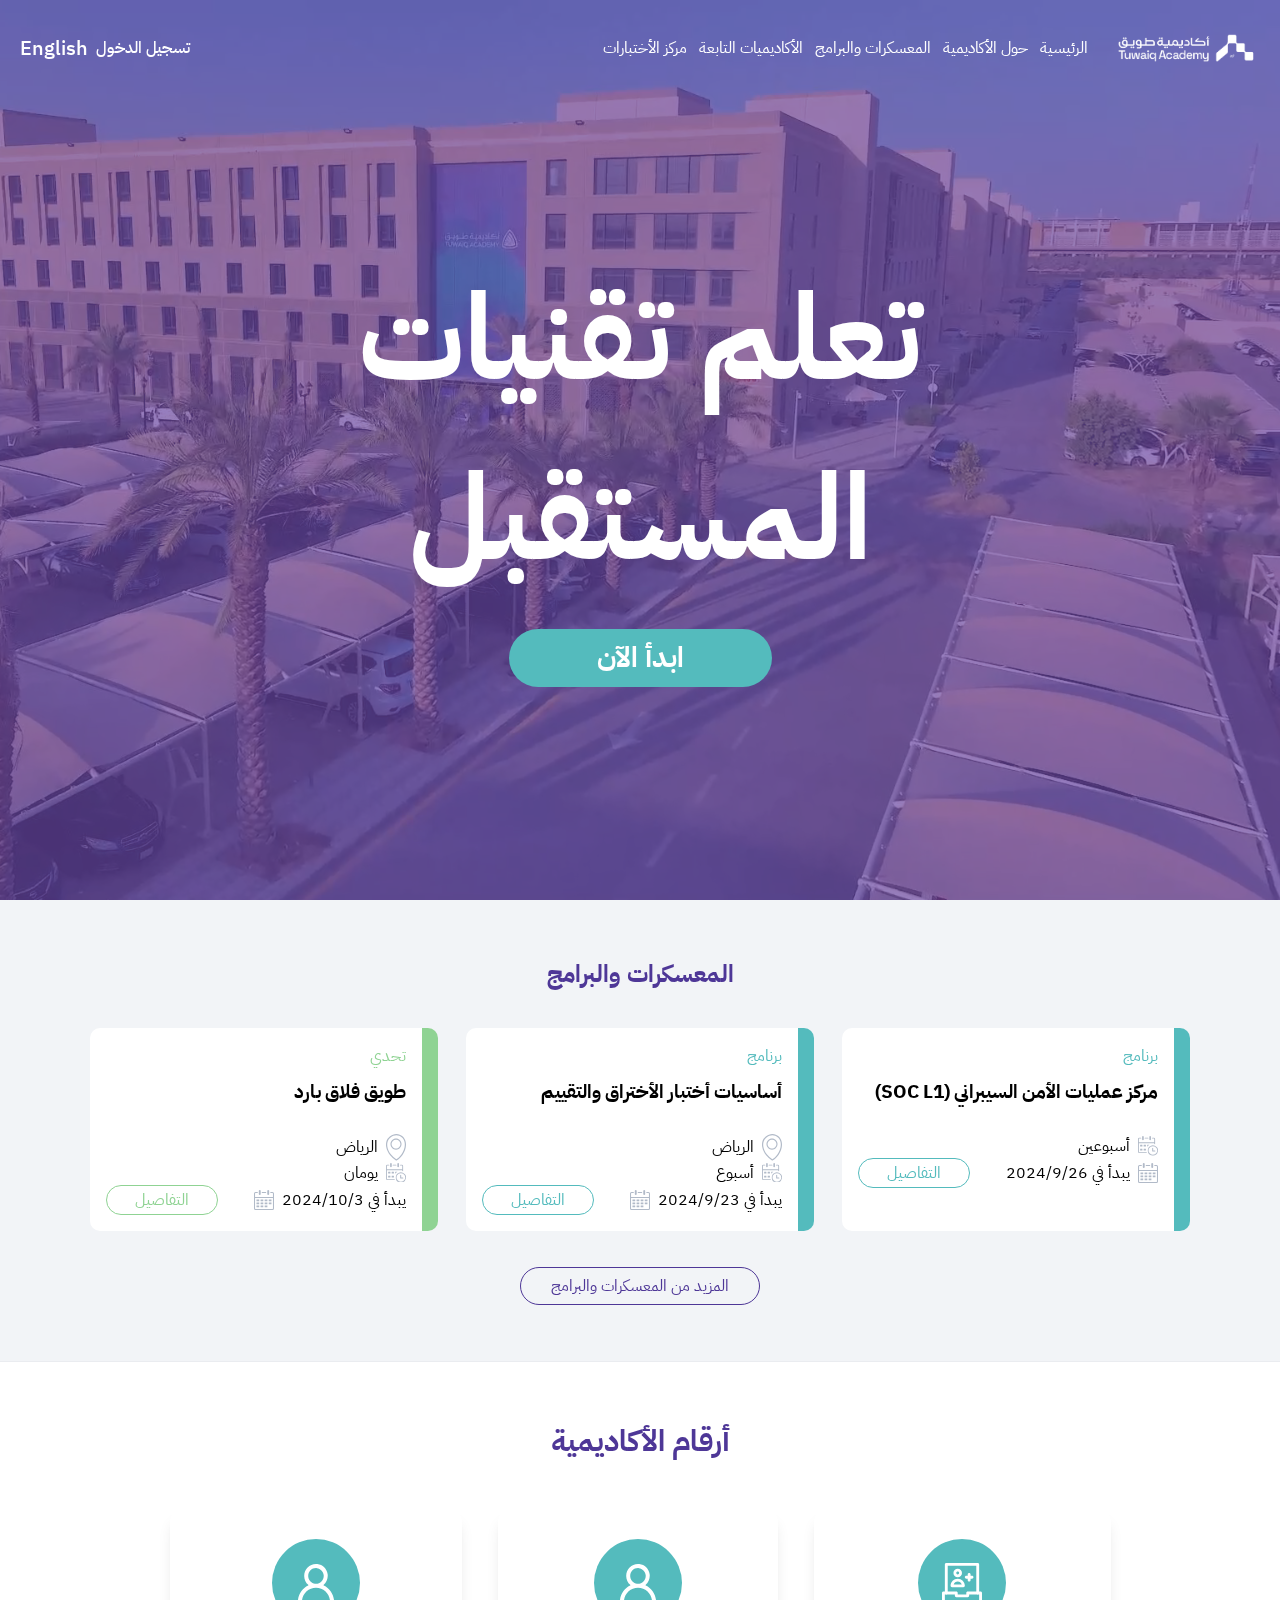
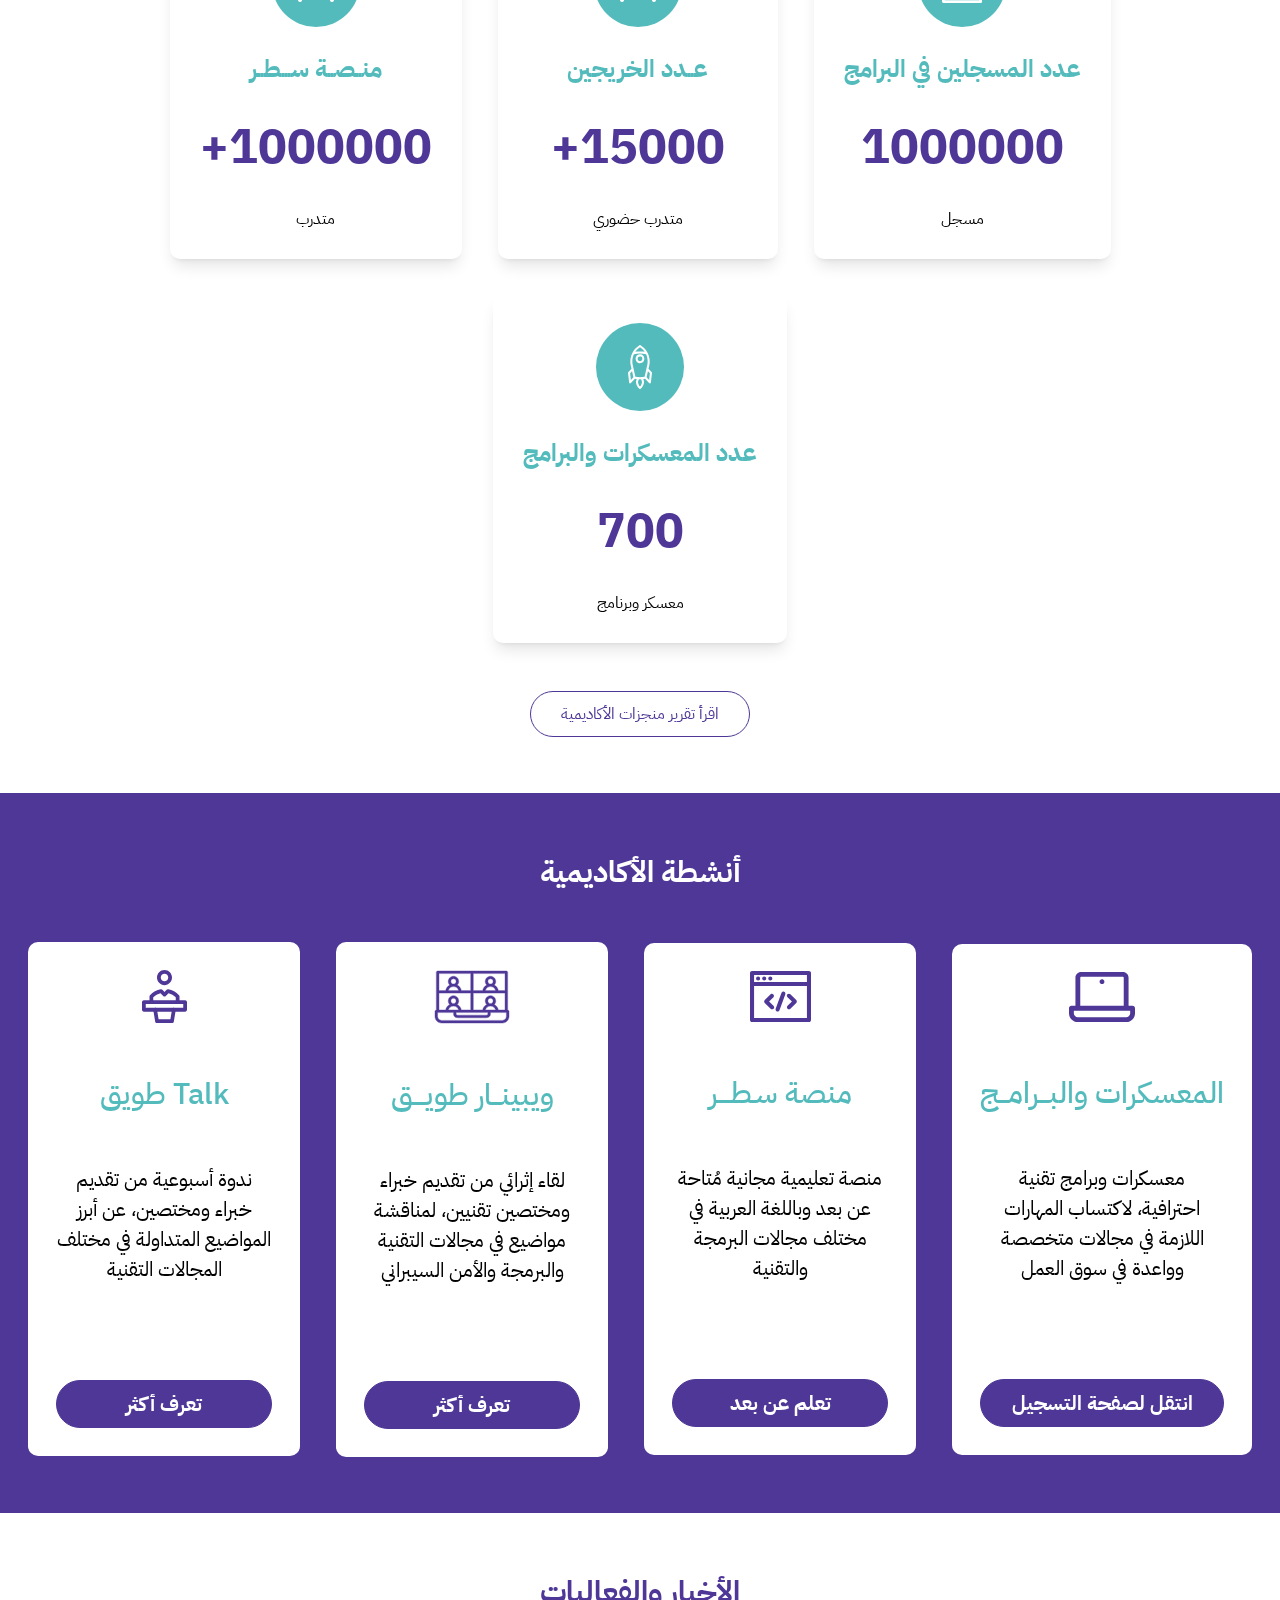
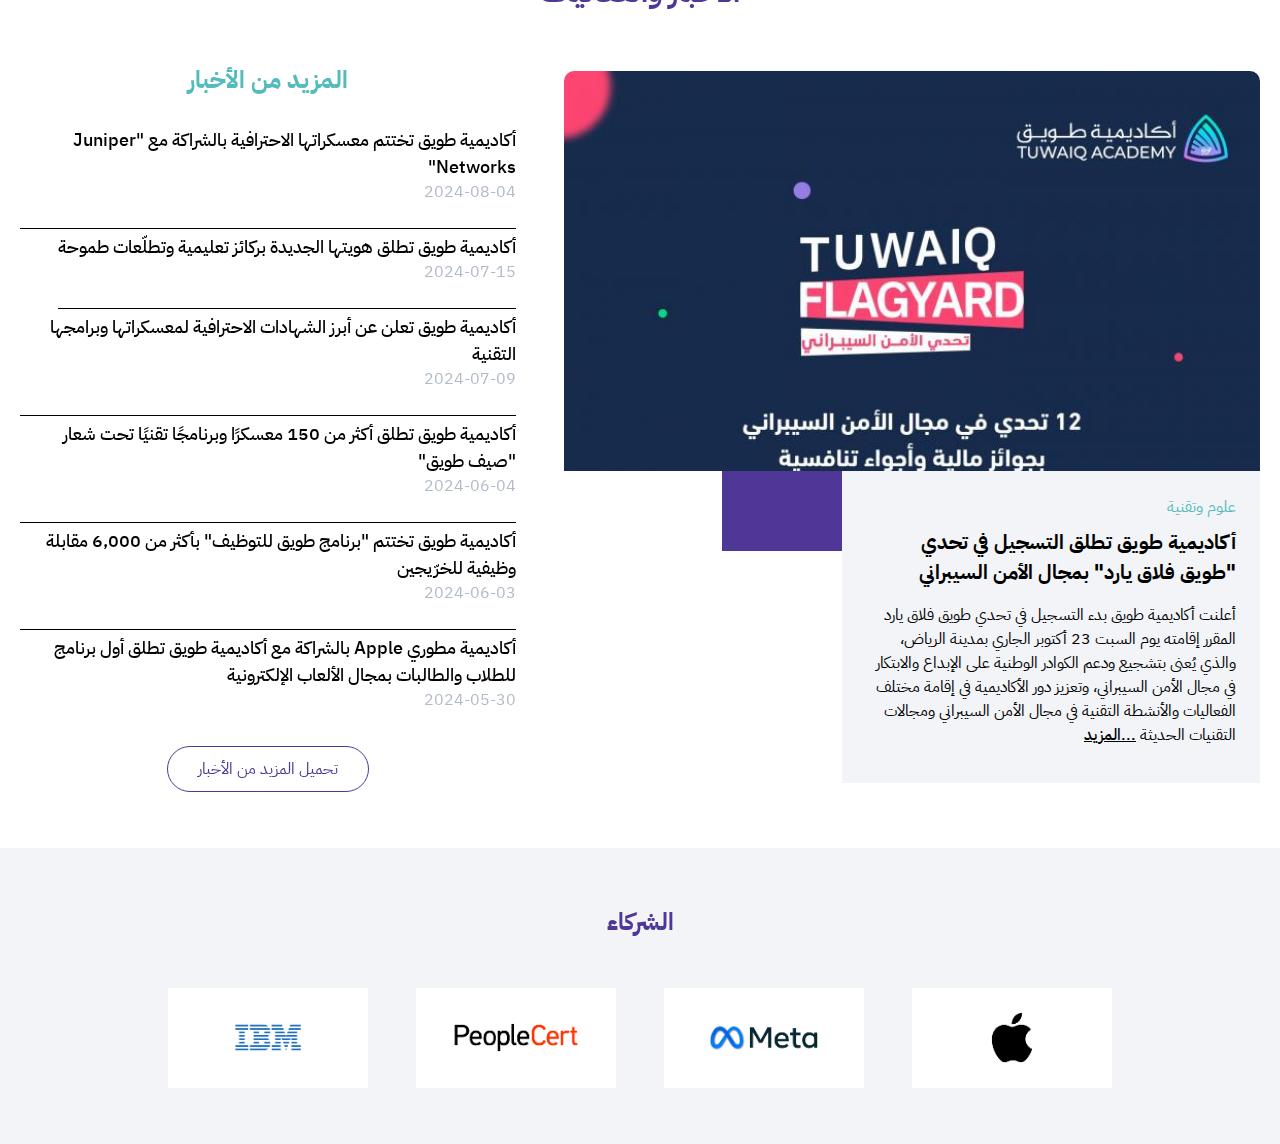
==== commit 212c4560: "Completed homepage partnerships section" ====
--- a/index.html
+++ b/index.html
@@ -200,11 +200,11 @@
                                     <div class="program-date-content">
                                         <p class="program-date-title">يبدأ في 2024/9/26</p>
                                         <svg width="20" fill="#B1BAC8" id="Layer_1" data-name="Layer 1"
-                                        xmlns="http://www.w3.org/2000/svg" viewBox="0 0 122.88 122.89">
-                                        <title>date</title>
-                                        <path
-                                        d="M81.61,4.73C81.61,2.12,84.19,0,87.38,0s5.77,2.12,5.77,4.73V25.45c0,2.61-2.58,4.73-5.77,4.73s-5.77-2.12-5.77-4.73V4.73ZM66.11,105.66c-.8,0-.8-10.1,0-10.1H81.9c.8,0,.8,10.1,0,10.1ZM15.85,68.94c-.8,0-.8-10.1,0-10.1H31.64c.8,0,.8,10.1,0,10.1Zm25.13,0c-.8,0-.8-10.1,0-10.1H56.77c.8,0,.8,10.1,0,10.1Zm25.13,0c-.8,0-.8-10.1,0-10.1H81.9c.8,0,.8,10.1,0,10.1Zm25.14-10.1H107c.8,0,.8,10.1,0,10.1H91.25c-.8,0-.8-10.1,0-10.1ZM15.85,87.3c-.8,0-.8-10.1,0-10.1H31.64c.8,0,.8,10.1,0,10.1ZM41,87.3c-.8,0-.8-10.1,0-10.1H56.77c.8,0,.8,10.1,0,10.1Zm25.13,0c-.8,0-.8-10.1,0-10.1H81.9c.8,0,.8,10.1,0,10.1Zm25.14,0c-.8,0-.8-10.1,0-10.1H107c.8,0,.8,10.1,0,10.1Zm-75.4,18.36c-.8,0-.8-10.1,0-10.1H31.64c.8,0,.8,10.1,0,10.1Zm25.13,0c-.8,0-.8-10.1,0-10.1H56.77c.8,0,.8,10.1,0,10.1ZM29.61,4.73C29.61,2.12,32.19,0,35.38,0s5.77,2.12,5.77,4.73V25.45c0,2.61-2.58,4.73-5.77,4.73s-5.77-2.12-5.77-4.73V4.73ZM6.4,43.47H116.47v-22a3,3,0,0,0-.86-2.07,2.92,2.92,0,0,0-2.07-.86H103a3.2,3.2,0,0,1,0-6.4h10.55a9.36,9.36,0,0,1,9.33,9.33v92.09a9.36,9.36,0,0,1-9.33,9.33H9.33A9.36,9.36,0,0,1,0,113.55V21.47a9.36,9.36,0,0,1,9.33-9.33H20.6a3.2,3.2,0,1,1,0,6.4H9.33a3,3,0,0,0-2.07.86,2.92,2.92,0,0,0-.86,2.07v22Zm110.08,6.41H6.4v63.67a3,3,0,0,0,.86,2.07,2.92,2.92,0,0,0,2.07.86H113.55a3,3,0,0,0,2.07-.86,2.92,2.92,0,0,0,.86-2.07V49.88ZM50.43,18.54a3.2,3.2,0,0,1,0-6.4H71.92a3.2,3.2,0,1,1,0,6.4Z" />
-                                    </svg>
+                                            xmlns="http://www.w3.org/2000/svg" viewBox="0 0 122.88 122.89">
+                                            <title>date</title>
+                                            <path
+                                                d="M81.61,4.73C81.61,2.12,84.19,0,87.38,0s5.77,2.12,5.77,4.73V25.45c0,2.61-2.58,4.73-5.77,4.73s-5.77-2.12-5.77-4.73V4.73ZM66.11,105.66c-.8,0-.8-10.1,0-10.1H81.9c.8,0,.8,10.1,0,10.1ZM15.85,68.94c-.8,0-.8-10.1,0-10.1H31.64c.8,0,.8,10.1,0,10.1Zm25.13,0c-.8,0-.8-10.1,0-10.1H56.77c.8,0,.8,10.1,0,10.1Zm25.13,0c-.8,0-.8-10.1,0-10.1H81.9c.8,0,.8,10.1,0,10.1Zm25.14-10.1H107c.8,0,.8,10.1,0,10.1H91.25c-.8,0-.8-10.1,0-10.1ZM15.85,87.3c-.8,0-.8-10.1,0-10.1H31.64c.8,0,.8,10.1,0,10.1ZM41,87.3c-.8,0-.8-10.1,0-10.1H56.77c.8,0,.8,10.1,0,10.1Zm25.13,0c-.8,0-.8-10.1,0-10.1H81.9c.8,0,.8,10.1,0,10.1Zm25.14,0c-.8,0-.8-10.1,0-10.1H107c.8,0,.8,10.1,0,10.1Zm-75.4,18.36c-.8,0-.8-10.1,0-10.1H31.64c.8,0,.8,10.1,0,10.1Zm25.13,0c-.8,0-.8-10.1,0-10.1H56.77c.8,0,.8,10.1,0,10.1ZM29.61,4.73C29.61,2.12,32.19,0,35.38,0s5.77,2.12,5.77,4.73V25.45c0,2.61-2.58,4.73-5.77,4.73s-5.77-2.12-5.77-4.73V4.73ZM6.4,43.47H116.47v-22a3,3,0,0,0-.86-2.07,2.92,2.92,0,0,0-2.07-.86H103a3.2,3.2,0,0,1,0-6.4h10.55a9.36,9.36,0,0,1,9.33,9.33v92.09a9.36,9.36,0,0,1-9.33,9.33H9.33A9.36,9.36,0,0,1,0,113.55V21.47a9.36,9.36,0,0,1,9.33-9.33H20.6a3.2,3.2,0,1,1,0,6.4H9.33a3,3,0,0,0-2.07.86,2.92,2.92,0,0,0-.86,2.07v22Zm110.08,6.41H6.4v63.67a3,3,0,0,0,.86,2.07,2.92,2.92,0,0,0,2.07.86H113.55a3,3,0,0,0,2.07-.86,2.92,2.92,0,0,0,.86-2.07V49.88ZM50.43,18.54a3.2,3.2,0,0,1,0-6.4H71.92a3.2,3.2,0,1,1,0,6.4Z" />
+                                        </svg>
                                     </div>
                                 </div>
                             </div>
@@ -221,30 +221,34 @@
                 <h2 class="numbers-title">أرقام الأكاديمية</h2>
                 <div class="numbers-sub-container">
                     <div class="number-conatiner">
-                        <div class="number-icon"><img src="./assets/pages/home/numbers/member-icon.svg" alt="Rocket"></div>
+                        <div class="number-icon"><img src="./assets/pages/home/numbers/member-icon.svg" alt="Rocket">
+                        </div>
                         <h3 class="number-title">منــصــة ســـطــر</h3>
                         <p class="number-stat">+1000000</p>
                         <p class="number-type">متدرب</p>
                     </div>
 
                     <div class="number-conatiner">
-                        <div class="number-icon"><img src="./assets/pages/home/numbers/member-icon.svg" alt="Rocket"></div>
+                        <div class="number-icon"><img src="./assets/pages/home/numbers/member-icon.svg" alt="Rocket">
+                        </div>
                         <h3 class="number-title">عــدد
                             الخريجين</h3>
                         <p class="number-stat">+15000</p>
                         <p class="number-type">متدرب حضوري</p>
                     </div>
 
-                    
+
                     <div class="number-conatiner">
-                        <div class="number-icon"><img src="./assets/pages/home/numbers/registerd-icon.svg" alt="Rocket"></div>
+                        <div class="number-icon"><img src="./assets/pages/home/numbers/registerd-icon.svg" alt="Rocket">
+                        </div>
                         <h3 class="number-title">عدد المسجلين في البرامج</h3>
                         <p class="number-stat">1000000</p>
                         <p class="number-type">مسجل</p>
                     </div>
-                    
+
                     <div class="number-conatiner">
-                        <div class="number-icon"><img src="./assets/pages/home/numbers/rocket-icon.svg" alt="Rocket"></div>
+                        <div class="number-icon"><img src="./assets/pages/home/numbers/rocket-icon.svg" alt="Rocket">
+                        </div>
                         <h3 class="number-title">عدد المعسكرات والبرامج</h3>
                         <p class="number-stat">700</p>
                         <p class="number-type">معسكر وبرنامج</p>
@@ -261,28 +265,34 @@
                 <div class="activities-sub-container">
                     <div class="activity-container">
                         <div class="activity-icon-container">
-                            <img src="./assets/pages/home/activities/tuwaiq-talk-icons.svg" alt="Talk" class="activity-icon">
+                            <img src="./assets/pages/home/activities/tuwaiq-talk-icons.svg" alt="Talk"
+                                class="activity-icon">
                         </div>
                         <h3 class="activity-title">طويق Talk</h3>
-                        <p class="activity-paragraph">ندوة أسبوعية من تقديم خبراء ومختصين، عن أبرز المواضيع المتداولة في مختلف المجالات التقنية</p>
+                        <p class="activity-paragraph">ندوة أسبوعية من تقديم خبراء ومختصين، عن أبرز المواضيع المتداولة في
+                            مختلف المجالات التقنية</p>
                         <a href="#" class="activity-button">تعرف أكثر</a>
                     </div>
 
                     <div class="activity-container">
                         <div class="activity-icon-container">
-                            <img src="./assets/pages/home/activities/webinar-icons.svg" alt="Webinar" class="activity-icon">
+                            <img src="./assets/pages/home/activities/webinar-icons.svg" alt="Webinar"
+                                class="activity-icon">
                         </div>
                         <h3 class="activity-title">ويبينـــار طويــــق</h3>
-                        <p class="activity-paragraph">لقاء إثرائي من تقديم خبراء ومختصين تقنيين، لمناقشة مواضيع في مجالات التقنية والبرمجة والأمن السيبراني</p>
+                        <p class="activity-paragraph">لقاء إثرائي من تقديم خبراء ومختصين تقنيين، لمناقشة مواضيع في
+                            مجالات التقنية والبرمجة والأمن السيبراني</p>
                         <a href="#" class="activity-button">تعرف أكثر</a>
                     </div>
 
                     <div class="activity-container">
                         <div class="activity-icon-container">
-                            <img src="./assets/pages/home/activities/coding-icons.svg" alt="Coding" class="activity-icon">
+                            <img src="./assets/pages/home/activities/coding-icons.svg" alt="Coding"
+                                class="activity-icon">
                         </div>
                         <h3 class="activity-title">منصة سـطــــر</h3>
-                        <p class="activity-paragraph">منصة تعليمية مجانية مُتاحة عن بعد وباللغة العربية في مختلف مجالات البرمجة والتقنية</p>
+                        <p class="activity-paragraph">منصة تعليمية مجانية مُتاحة عن بعد وباللغة العربية في مختلف مجالات
+                            البرمجة والتقنية</p>
                         <a href="#" class="activity-button">تعلم عن بعد</a>
                     </div>
 
@@ -291,7 +301,8 @@
                             <img src="./assets/pages/home/activities/pc-icons.svg" alt="PC" class="activity-icon">
                         </div>
                         <h3 class="activity-title">المعسكرات والبـــرامـــج</h3>
-                        <p class="activity-paragraph">معسكرات وبرامج تقنية احترافية، لاكتساب المهارات اللازمة في مجالات متخصصة وواعدة في سوق العمل                        </p>
+                        <p class="activity-paragraph">معسكرات وبرامج تقنية احترافية، لاكتساب المهارات اللازمة في مجالات
+                            متخصصة وواعدة في سوق العمل </p>
                         <a href="#" class="activity-button">انتقل لصفحة التسجيل</a>
                     </div>
                 </div>
@@ -310,7 +321,11 @@
                             <h3 class="science-title">أكاديمية طويق تطلق التسجيل في تحدي
                                 "طويق فلاق يارد" بمجال الأمن السيبراني</h3>
                             <p class="science-paragraph">
-                                أعلنت أكاديمية طويق بدء التسجيل في تحدي طويق فلاق يارد المقرر إقامته يوم السبت 23 أكتوبر الجاري بمدينة الرياض، والذي يُعنى بتشجيع ودعم الكوادر الوطنية على الإبداع والابتكار في مجال الأمن السيبراني، وتعزيز دور الأكاديمية في إقامة مختلف الفعاليات والأنشطة التقنية في مجال الأمن السيبراني ومجالات التقنيات الحديثة <a class="science-paragraph-more" href="#">...المزيد</a>
+                                أعلنت أكاديمية طويق بدء التسجيل في تحدي طويق فلاق يارد المقرر إقامته يوم السبت 23 أكتوبر
+                                الجاري بمدينة الرياض، والذي يُعنى بتشجيع ودعم الكوادر الوطنية على الإبداع والابتكار في
+                                مجال الأمن السيبراني، وتعزيز دور الأكاديمية في إقامة مختلف الفعاليات والأنشطة التقنية في
+                                مجال الأمن السيبراني ومجالات التقنيات الحديثة <a class="science-paragraph-more"
+                                    href="#">...المزيد</a>
                             </p>
                         </div>
                     </div>
@@ -319,56 +334,87 @@
                         <h3 class="highlighted-news-main-title">المزيد من الأخبار</h3>
                         <div class="highlighted-news-inner-container">
                             <a href="#" class="highlighted-news">
-                                <p class="highlighted-news-title">أكاديمية طويق تختتم معسكراتها الاحترافية بالشراكة مع "Juniper Networks"</p>
+                                <p class="highlighted-news-title">أكاديمية طويق تختتم معسكراتها الاحترافية بالشراكة مع
+                                    "Juniper Networks"</p>
                                 <p class="highlighted-news-date">2024-08-04</p>
                             </a>
 
                             <a href="#" class="highlighted-news">
-                                <p class="highlighted-news-title">أكاديمية طويق تطلق هويتها الجديدة بركائز تعليمية وتطلّعات طموحة</p>
+                                <p class="highlighted-news-title">أكاديمية طويق تطلق هويتها الجديدة بركائز تعليمية
+                                    وتطلّعات طموحة</p>
                                 <p class="highlighted-news-date">2024-07-15</p>
                             </a>
 
                             <a href="#" class="highlighted-news">
-                                <p class="highlighted-news-title">أكاديمية طويق تعلن عن أبرز الشهادات الاحترافية لمعسكراتها وبرامجها التقنية</p>
+                                <p class="highlighted-news-title">أكاديمية طويق تعلن عن أبرز الشهادات الاحترافية
+                                    لمعسكراتها وبرامجها التقنية</p>
                                 <p class="highlighted-news-date">2024-07-09</p>
                             </a>
 
                             <a href="#" class="highlighted-news">
-                                <p class="highlighted-news-title">أكاديمية طويق تطلق أكثر من 150 معسكرًا وبرنامجًا تقنيًا تحت شعار "صيف طويق"</p>
+                                <p class="highlighted-news-title">أكاديمية طويق تطلق أكثر من 150 معسكرًا وبرنامجًا
+                                    تقنيًا تحت شعار "صيف طويق"</p>
                                 <p class="highlighted-news-date">2024-06-04</p>
                             </a>
 
                             <a href="#" class="highlighted-news">
-                                <p class="highlighted-news-title">أكاديمية طويق تختتم "برنامج طويق للتوظيف" بأكثر من 6,000 مقابلة وظيفية للخرّيجين</p>
+                                <p class="highlighted-news-title">أكاديمية طويق تختتم "برنامج طويق للتوظيف" بأكثر من
+                                    6,000 مقابلة وظيفية للخرّيجين</p>
                                 <p class="highlighted-news-date">2024-06-03</p>
                             </a>
 
                             <a href="#" class="highlighted-news">
-                                <p class="highlighted-news-title">أكاديمية مطوري Apple بالشراكة مع أكاديمية طويق تطلق أول برنامج للطلاب والطالبات بمجال الألعاب الإلكترونية</p>
+                                <p class="highlighted-news-title">أكاديمية مطوري Apple بالشراكة مع أكاديمية طويق تطلق
+                                    أول برنامج للطلاب والطالبات بمجال الألعاب الإلكترونية</p>
                                 <p class="highlighted-news-date">2024-05-30</p>
                             </a>
 
                             <a href="#" class="highlighted-news">
-                                <p class="highlighted-news-title">أكاديمية مطوري Apple بالشراكة مع أكاديمية طويق تحتفي بتخريج 192 طالبة</p>
+                                <p class="highlighted-news-title">أكاديمية مطوري Apple بالشراكة مع أكاديمية طويق تحتفي
+                                    بتخريج 192 طالبة</p>
                                 <p class="highlighted-news-date">2024-05-29</p>
                             </a>
 
                             <a href="#" class="highlighted-news">
-                                <p class="highlighted-news-title">أبطال أكاديمية طويق يحصدون 9 ميداليات ذهبية وفضية واحدة في مُسابقة "ITEX"</p>
+                                <p class="highlighted-news-title">أبطال أكاديمية طويق يحصدون 9 ميداليات ذهبية وفضية
+                                    واحدة في مُسابقة "ITEX"</p>
                                 <p class="highlighted-news-date">2024-05-19</p>
                             </a>
 
                             <a href="#" class="highlighted-news">
-                                <p class="highlighted-news-title">أكاديمية طويق تشارك بـ 19 طالباً وطالبة في معرض "itex" بماليزيا</p>
+                                <p class="highlighted-news-title">أكاديمية طويق تشارك بـ 19 طالباً وطالبة في معرض "itex"
+                                    بماليزيا</p>
                                 <p class="highlighted-news-date">2024-05-17</p>
                             </a>
 
                             <a href="#" class="highlighted-news">
-                                <p class="highlighted-news-title">أكاديمية طويق تحتفي بتخريج طلاب معسكرات "أكاديمية ميتافيرس" بالشراكة مع Meta</p>
+                                <p class="highlighted-news-title">أكاديمية طويق تحتفي بتخريج طلاب معسكرات "أكاديمية
+                                    ميتافيرس" بالشراكة مع Meta</p>
                                 <p class="highlighted-news-date">2024-04-24</p>
                             </a>
                         </div>
                         <a href="#" class="highlighted-news-button">تحميل المزيد من الأخبار</a>
+                    </div>
+                </div>
+            </div>
+        </section>
+
+        <section class="partnerships">
+            <div class="section-container">
+                <h2 class="partnerships-title">الشركاء</h2>
+                <div class="partnerships-inner-container">
+                    <div class="partner-logo-container">
+                        <img src="./assets/pages/home/partnership/ibm.png" alt="IBM" class="partner-logo">
+                    </div>
+                    <div class="partner-logo-container">
+                        <img src="./assets/pages/home/partnership/people-cert.png" alt="People Cert"
+                            class="partner-logo">
+                    </div>
+                    <div class="partner-logo-container">
+                        <img src="./assets/pages/home/partnership/meta.png" alt="Meta" class="partner-logo">
+                    </div>
+                    <div class="partner-logo-container">
+                        <img src="./assets/pages/home/partnership/apple.png" alt="Apple" class="partner-logo">
                     </div>
                 </div>
             </div>
--- a/styling/home.css
+++ b/styling/home.css
@@ -604,4 +604,45 @@
         height: 80px;
         background-color: var(--primary-color);
     }
+}
+
+/* Partnerships */
+.partnerships {
+    padding: var(--container-y-padding) var(--container-x-padding);
+    height: auto;
+    background-color: var(--thirdly-light-color);
+}
+
+.partnerships .section-container {
+    display: flex;
+    flex-direction: column;
+    justify-content: center;
+    align-items: center;
+    gap: var(--size-48);
+}
+
+.partnerships-title {
+    color: var(--fs-30);
+    color: var(--primary-color);
+}
+
+.partnerships-inner-container {
+    display: flex;
+    gap: var(--size-48);
+    flex-wrap: wrap;
+}
+
+.partner-logo-container {  
+    width: 200px;  
+    height: 100px;  
+    overflow: hidden;  
+    display: flex;  
+    align-items: center;  
+    justify-content: center;  
+}  
+
+.partner-logo {  
+    width: 100%;  
+    height: auto;  
+    object-fit: cover;  
 }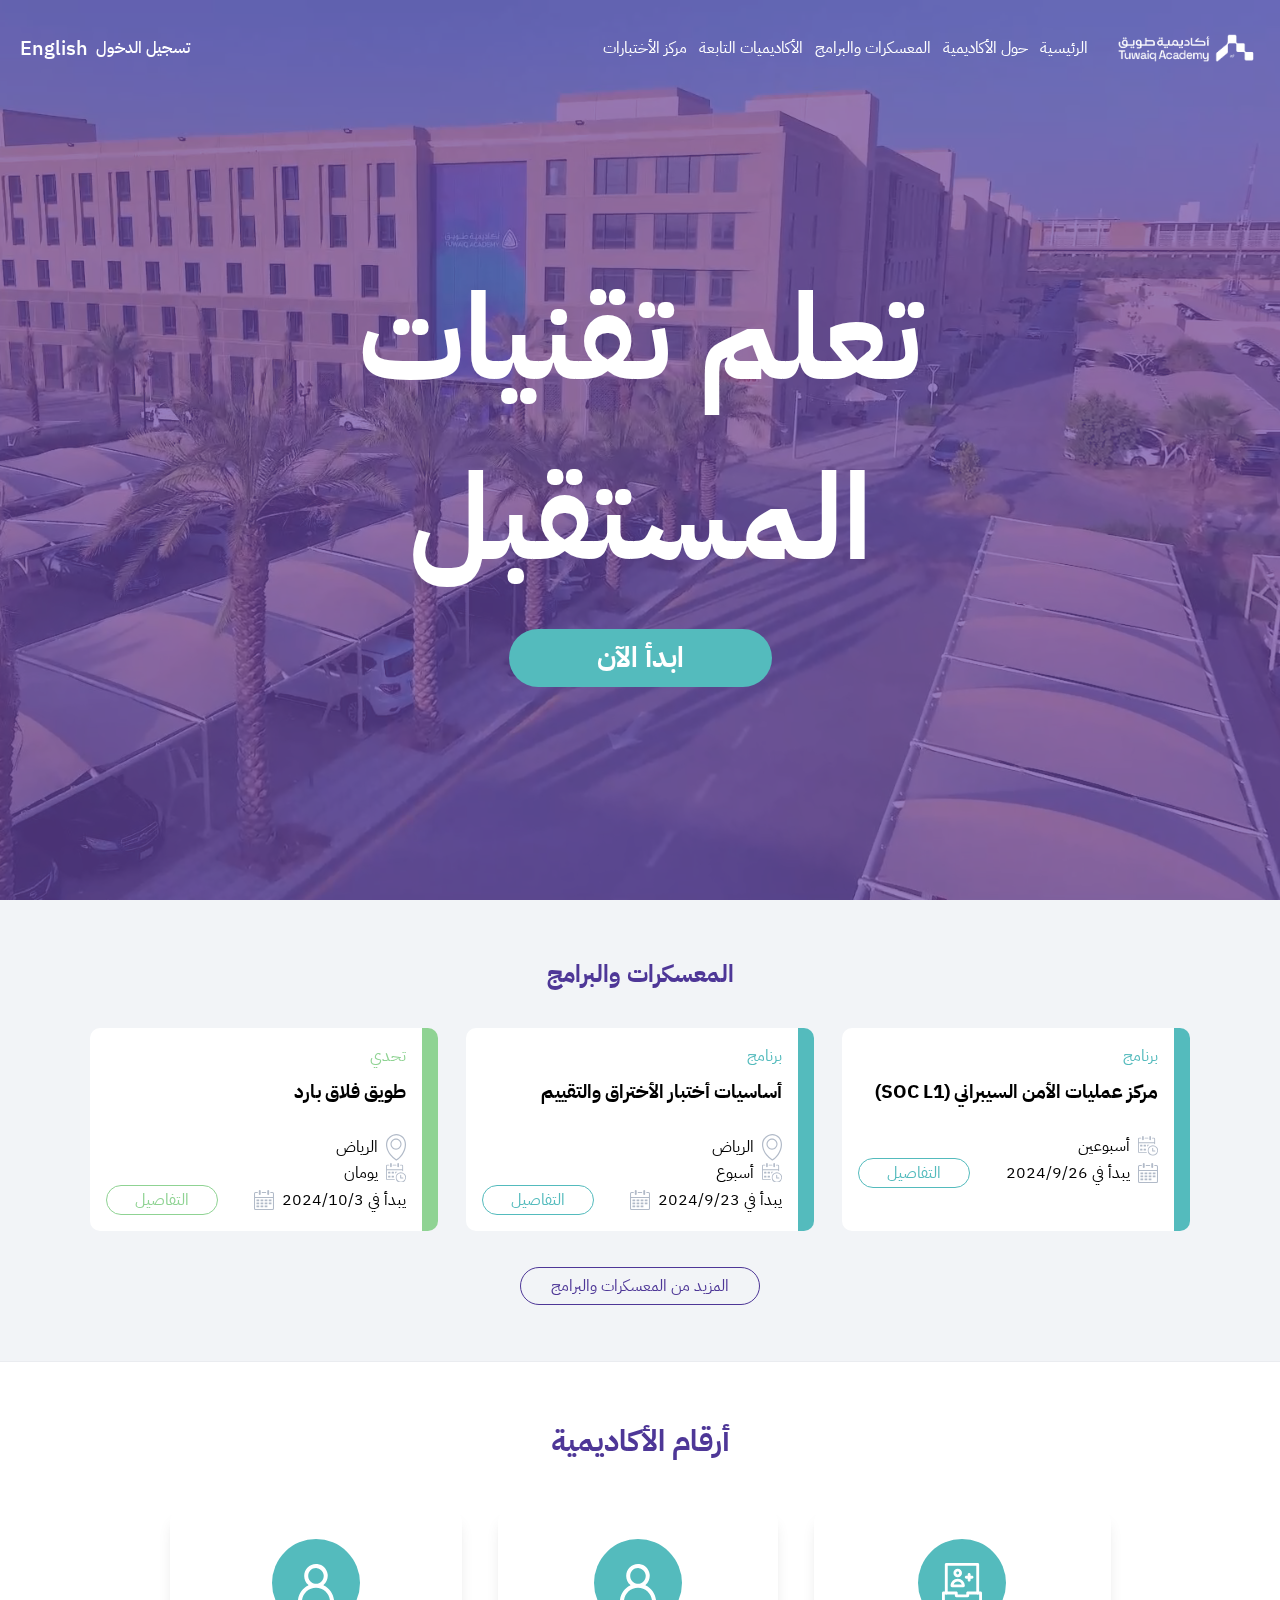
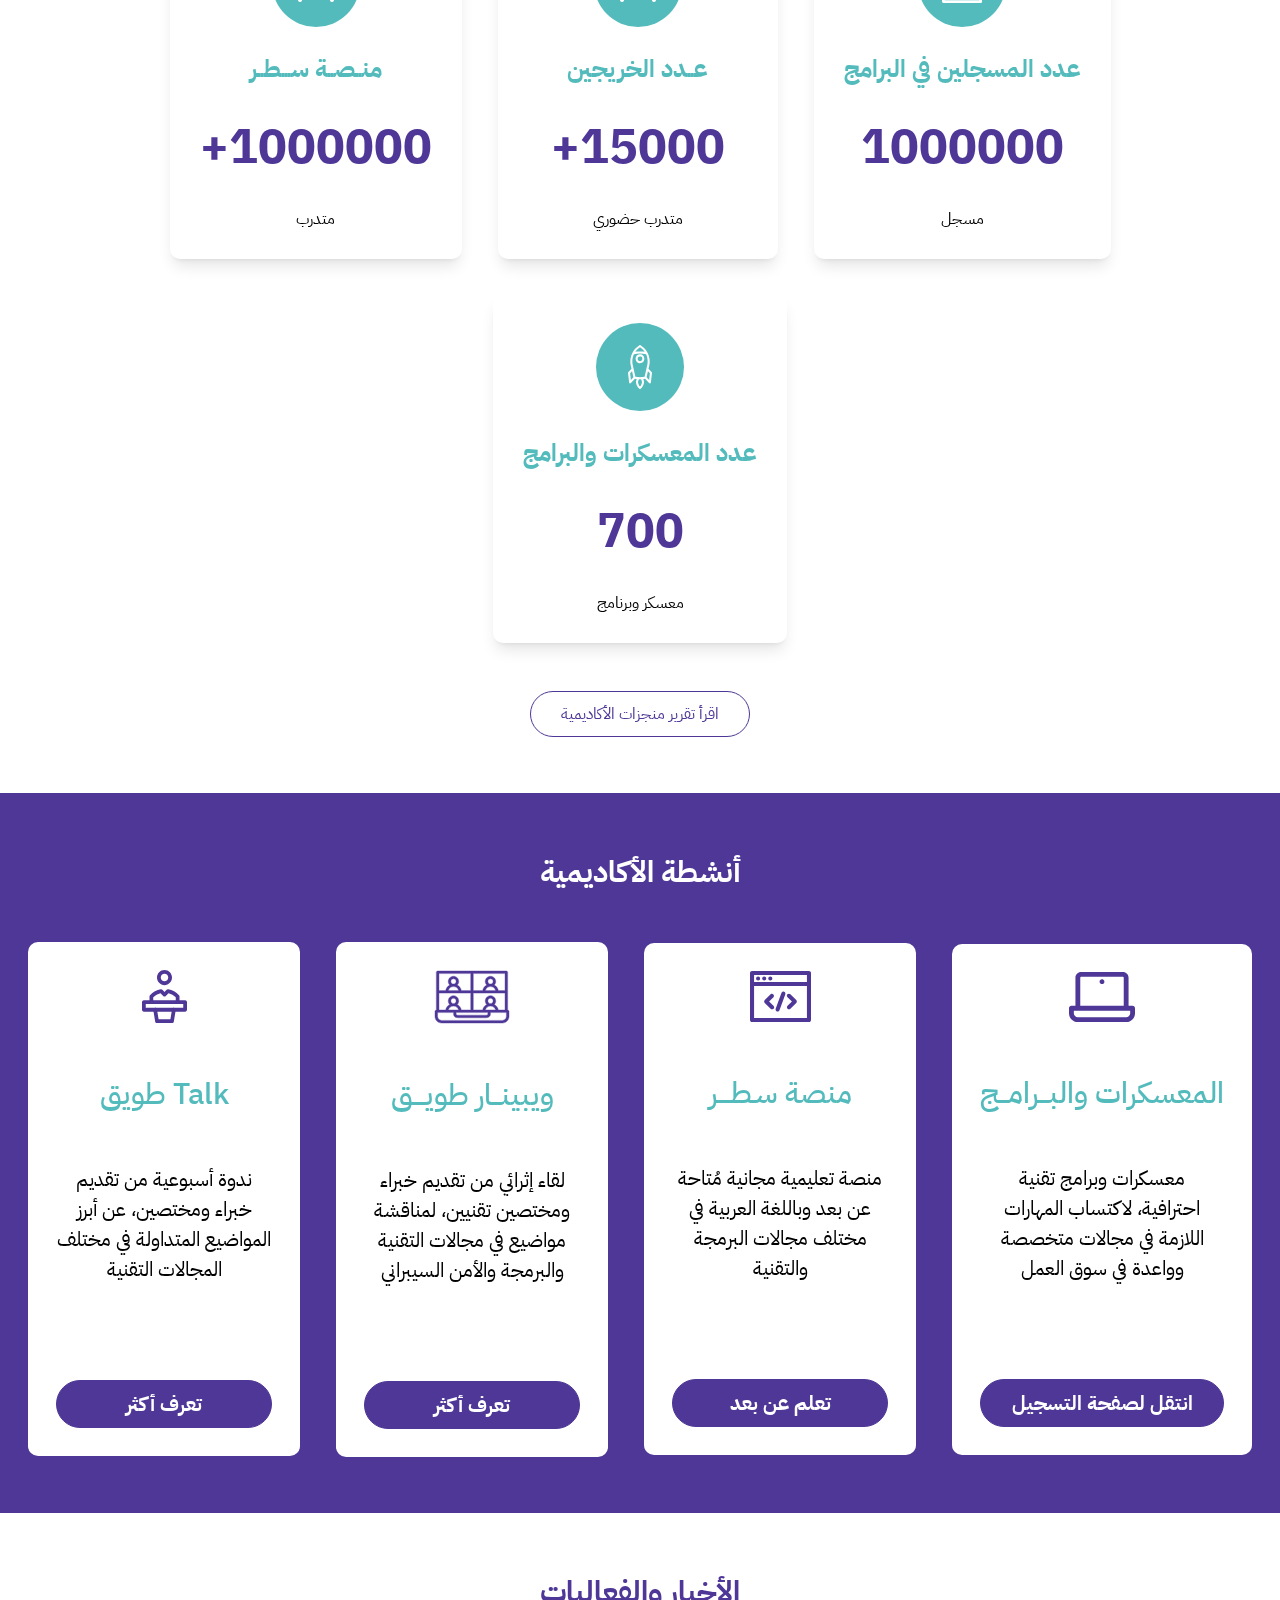
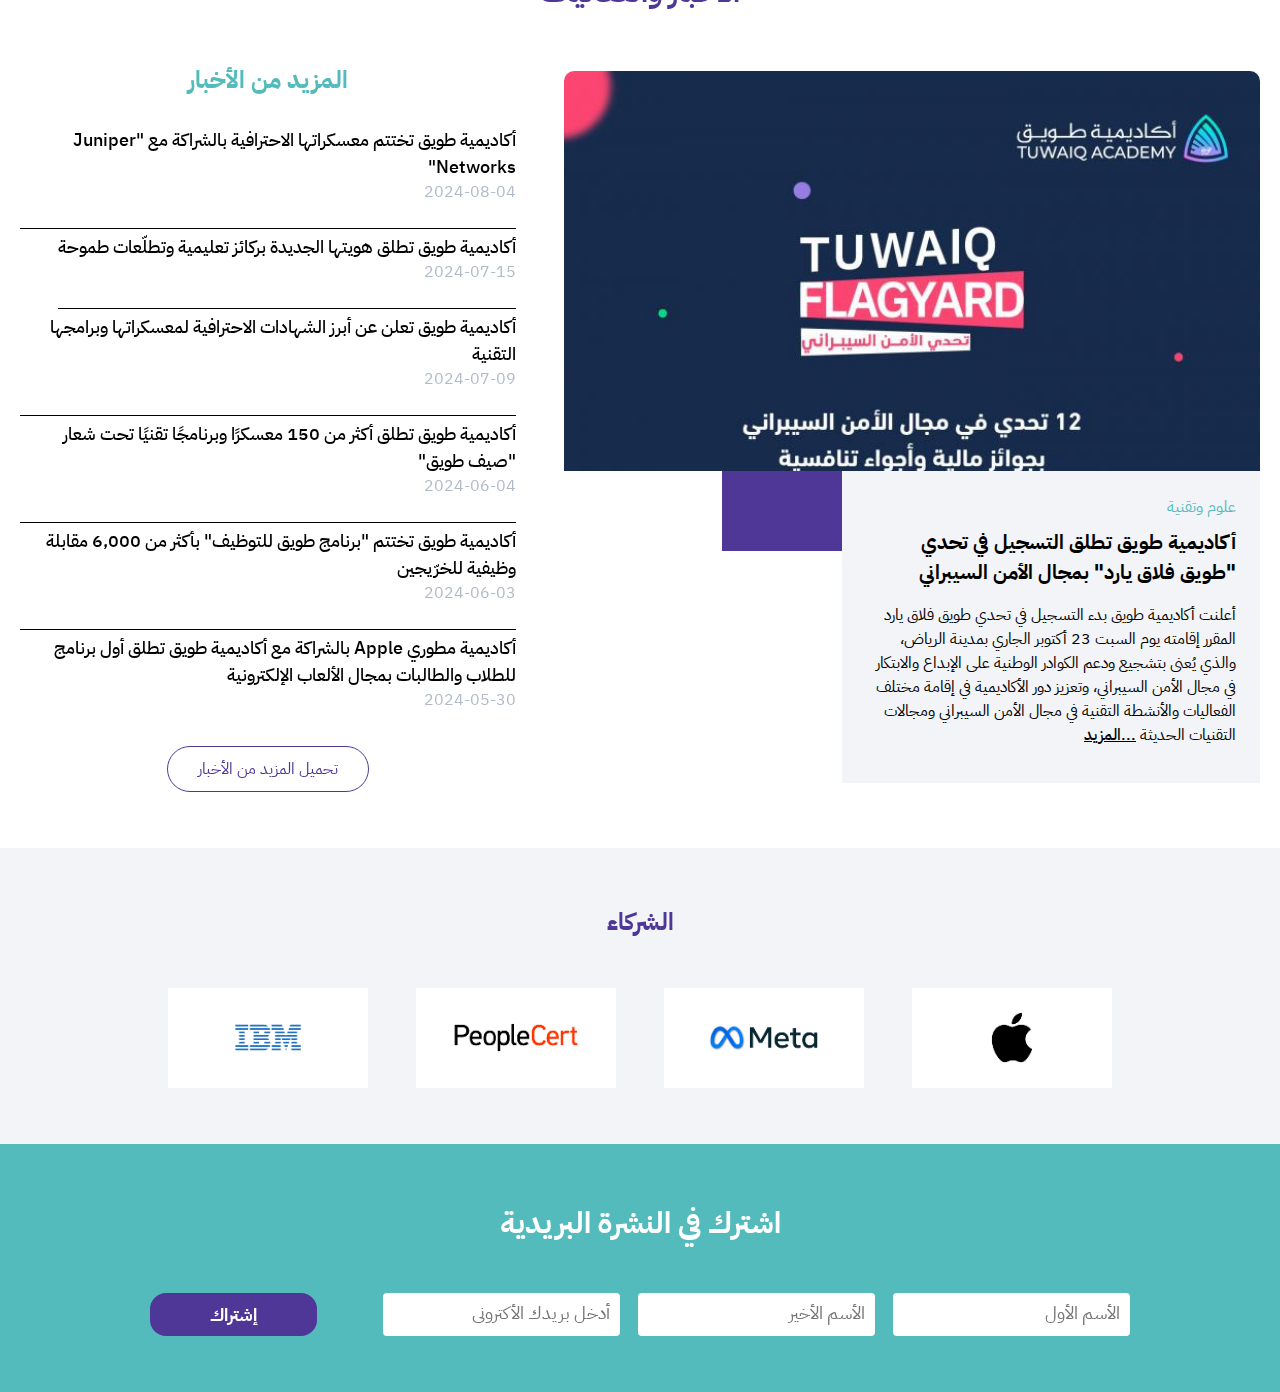
==== commit cd083a39: "Completed homepage newsletter section" ====
--- a/index.html
+++ b/index.html
@@ -419,6 +419,20 @@
                 </div>
             </div>
         </section>
+
+        <section class="newsletter">
+            <div class="section-container">
+                <h2 class="newsletter-title">اشترك في النشرة البريدية</h2>
+                    <form class="newsletter-inner-container">
+                        <button type="submit" class="newsletter-button">إشتراك</button>
+                        <div class="newsletter-inputs">
+                            <input type="email" name="email" placeholder="أدخل بريدك الأكتروني" class="newsletter-input">
+                            <input type="text" name="last-name" placeholder="الأسم الأخير" class="newsletter-input">
+                            <input type="text" name="first-name" placeholder="الأسم الأول" class="newsletter-input">
+                        </div>
+                    </form>
+            </div>
+        </section>
     </main>
 </body>
 
--- a/styling/home.css
+++ b/styling/home.css
@@ -628,6 +628,7 @@
 
 .partnerships-inner-container {
     display: flex;
+    justify-content: center;
     gap: var(--size-48);
     flex-wrap: wrap;
 }
@@ -645,4 +646,73 @@
     width: 100%;  
     height: auto;  
     object-fit: cover;  
+}
+
+/* Newsletter */
+.newsletter {
+    padding: var(--container-y-padding) var(--container-x-padding);
+    height: auto;
+    background-color: var(--secondary-color);
+}
+
+.newsletter .section-container {
+    display: flex;
+    flex-direction: column;
+    justify-content: center;
+    align-items: center;
+    gap: var(--size-48);
+}
+
+.newsletter-title {
+    color: var(--main-light-color);
+    font-size: var(--fs-30);
+}
+
+.newsletter-inner-container {
+    display: flex;
+    flex-direction: column-reverse;
+    gap: var(--size-18);
+}
+
+.newsletter-button {
+    background-color: var(--primary-color);
+    color: var(--main-light-color);
+    font-size: var(--fs-18);
+    font-weight: var(--fw-bold);
+    padding: var(--size-8) var(--size-60);
+    border-radius: var(--size-16);
+}
+
+.newsletter-inputs {
+    display: flex;
+    flex-direction: column;
+    width: 100%;
+    gap: var(--size-18);
+}
+
+.newsletter-input {
+    width: 100%;
+    padding: var(--size-8) var(--size-8) var(--size-8) var(--size-48);
+    border-radius: var(--size-4);
+    border-color: transparent;
+}
+
+.newsletter-input::placeholder {
+    text-align: right;
+    font-size: var(--fs-18);
+}
+
+@media (min-width:640px) {
+    .newsletter-inner-container,
+    .newsletter-inputs {
+        flex-direction: row;
+    }
+
+    .newsletter-inner-container {
+        justify-content: space-between;
+    }
+
+    .newsletter-button {
+        margin-right: var(--size-48);
+    }
 }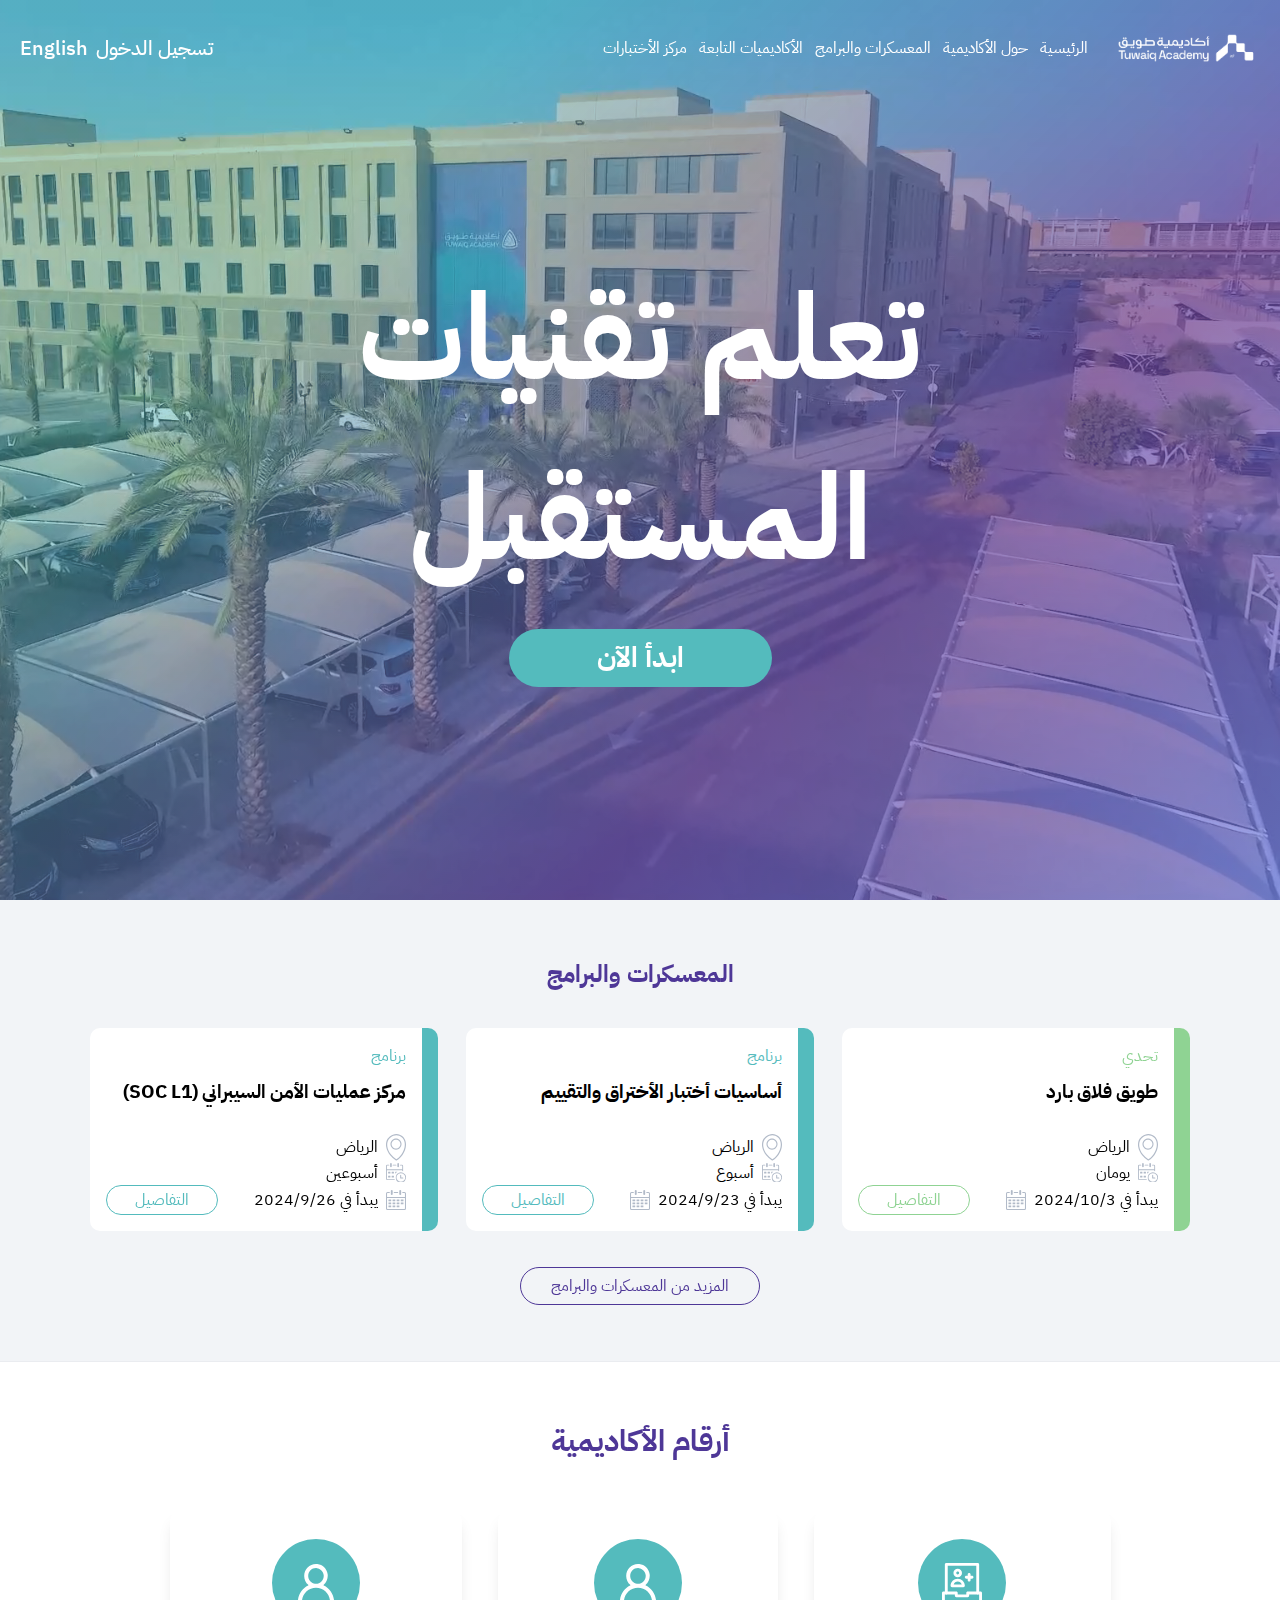
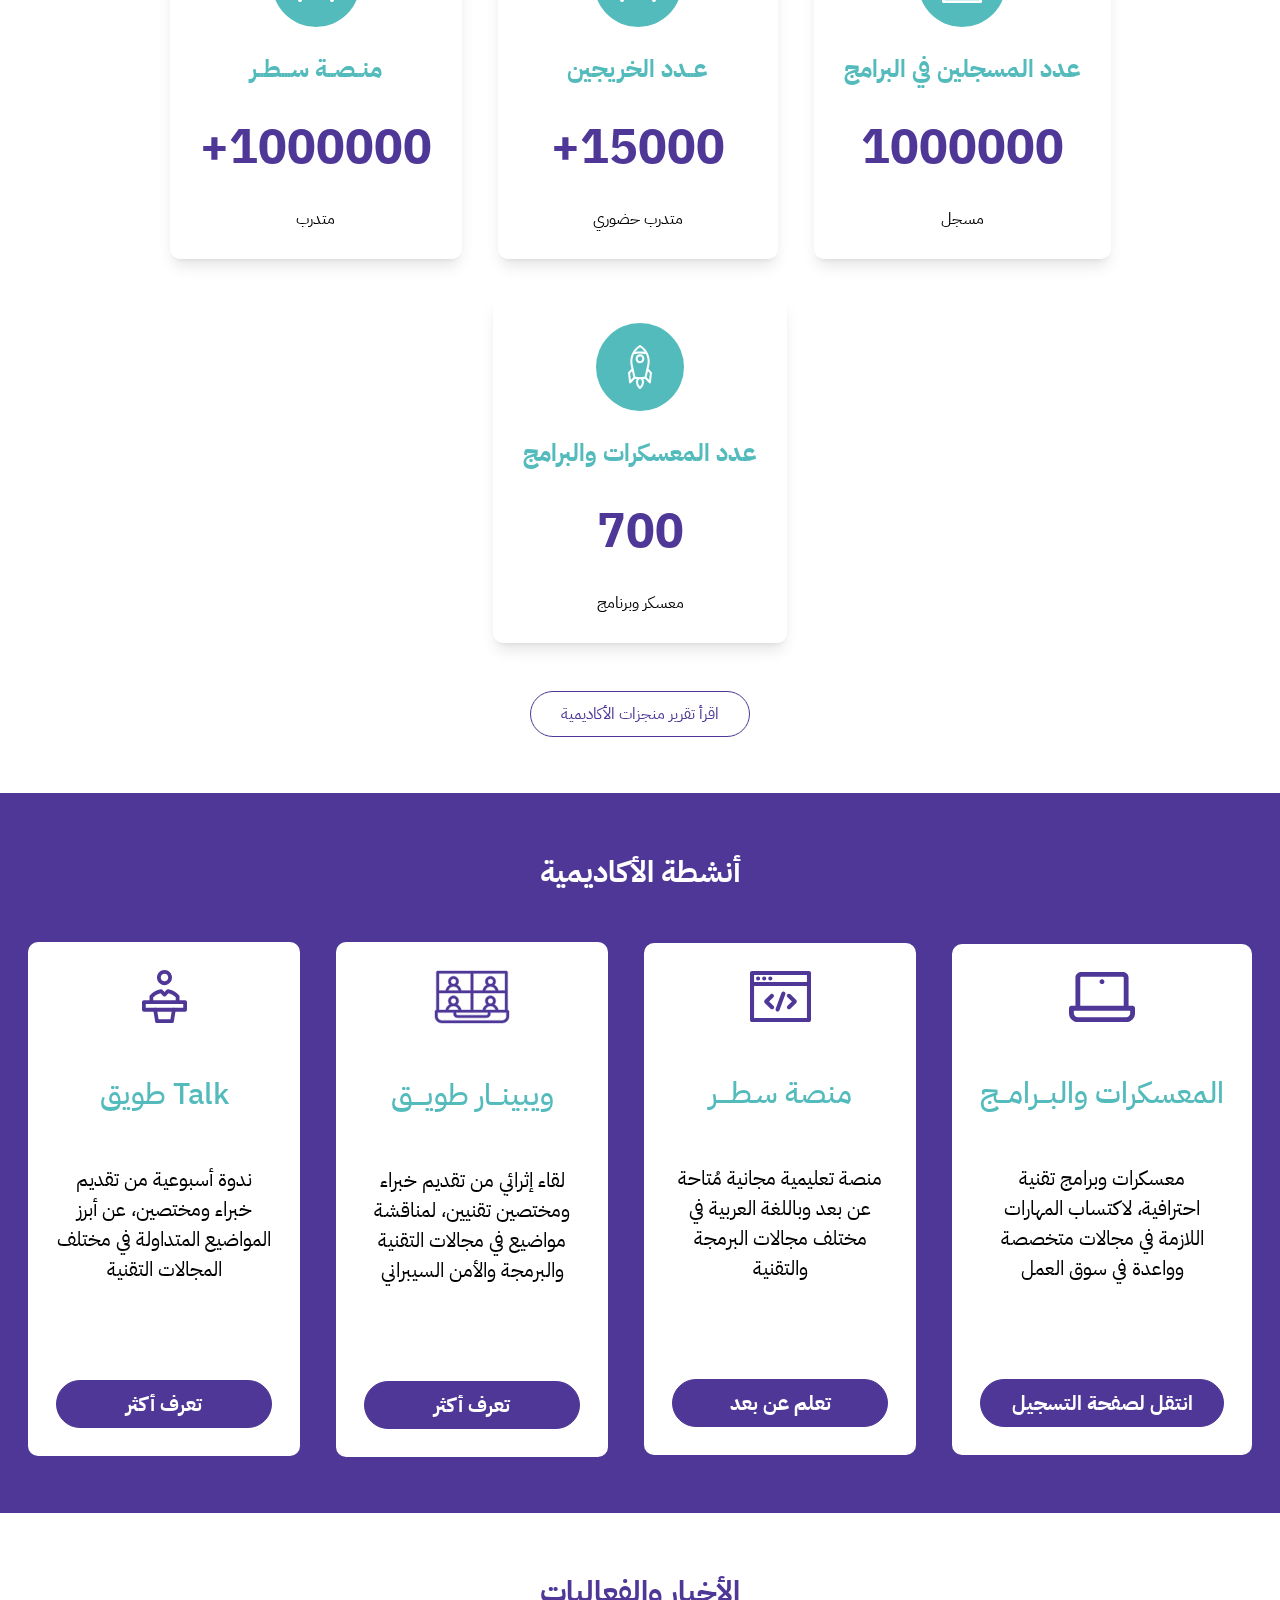
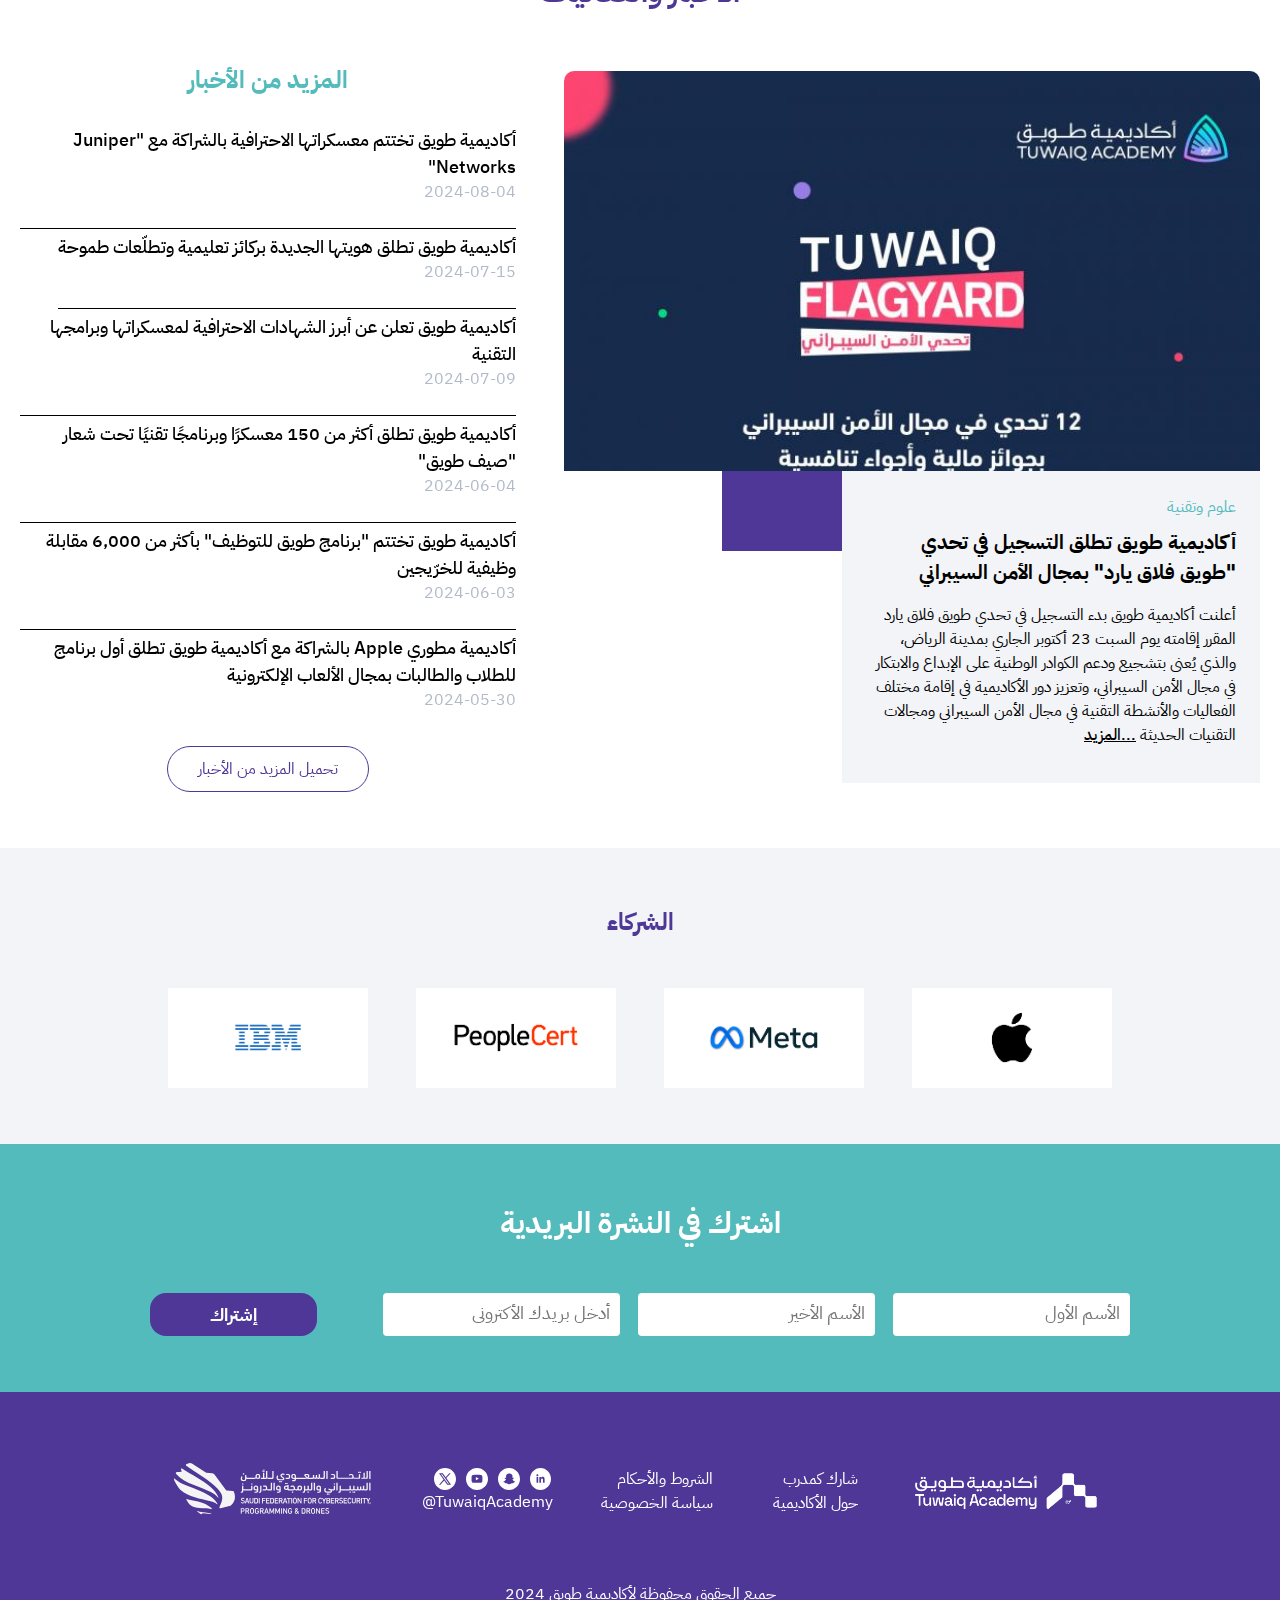
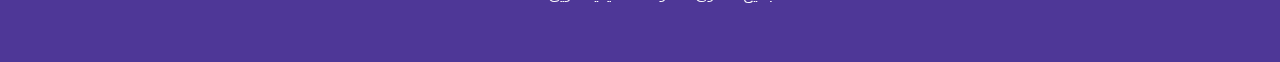
==== commit 16dbc761: "Completed homepage footer section and did some modifcation" ====
--- a/index.html
+++ b/index.html
@@ -185,6 +185,19 @@
                         <div class="program-details">
                             <div class="program-content">
                                 <div class="program-loc-date">
+                                    <div class="program-location">
+                                        <p class="program-location-title">الرياض</p>
+                                        <?xml version="1.0" encoding="utf-8"?><svg width="20" fill="#B1BAC8"
+                                            version="1.1" id="Layer_1" xmlns="http://www.w3.org/2000/svg"
+                                            xmlns:xlink="http://www.w3.org/1999/xlink" x="0px" y="0px"
+                                            viewBox="0 0 92.26 122.88" style="enable-background:new 0 0 92.26 122.88"
+                                            xml:space="preserve">
+                                            <g>
+                                                <path
+                                                    d="M47.49,116.85c6.31-4.01,11.98-8.87,16.92-14.29c10.73-11.75,17.97-26.11,20.87-40.2c2.88-13.91,1.52-27.54-4.85-38.06 c-1.81-3.02-4.08-5.78-6.78-8.26c-7.74-7.05-16.6-10.41-25.52-10.5c-9.37-0.07-18.87,3.45-27.27,10.14 c-3.58,2.86-6.53,6.15-8.82,9.78c-5.9,9.28-7.69,20.8-5.74,32.85c1.97,12.23,7.78,25.02,17.04,36.61 c6.44,8.08,14.54,15.58,24.18,21.91L47.49,116.85L47.49,116.85z M46.13,21.16c7.05,0,13.45,2.86,18.06,7.49 c4.63,4.63,7.49,11,7.49,18.06c0,7.05-2.86,13.45-7.49,18.06c-4.63,4.63-11,7.49-18.06,7.49c-7.05,0-13.45-2.86-18.06-7.49 c-4.63-4.63-7.49-11-7.49-18.06c0-7.05,2.86-13.45,7.49-18.06C32.7,24.02,39.07,21.16,46.13,21.16L46.13,21.16z M60.51,32.33 c-3.67-3.67-8.78-5.97-14.38-5.97c-5.63,0-10.71,2.27-14.38,5.97c-3.67,3.67-5.97,8.78-5.97,14.38c0,5.63,2.27,10.71,5.97,14.38 c3.67,3.67,8.78,5.97,14.38,5.97c5.63,0,10.71-2.27,14.38-5.97c3.67-3.67,5.97-8.78,5.97-14.38C66.47,41.08,64.21,36,60.51,32.33 L60.51,32.33z M68.52,106.27c-5.6,6.12-12.09,11.61-19.42,16.06c-0.88,0.66-2.13,0.75-3.13,0.11 c-10.8-6.87-19.85-15.13-26.99-24.09C9.15,86.02,2.94,72.34,0.83,59.16c-2.15-13.36-0.14-26.2,6.51-36.68 c2.63-4.13,5.97-7.89,10.07-11.14C26.78,3.88,37.51-0.07,48.17,0c10.28,0.09,20.42,3.9,29.22,11.93c3.09,2.81,5.67,5.99,7.78,9.48 c7.15,11.77,8.69,26.81,5.56,42.01c-3.11,15.04-10.8,30.33-22.18,42.8L68.52,106.27L68.52,106.27z" />
+                                            </g>
+                                        </svg>
+                                    </div>
                                     <div class="program-time-frame">
                                         <p class="program-time-frame-title">أسبوعين</p>
                                         <svg width="20" fill="#B1BAC8" id="Layer_1" data-name="Layer 1"
@@ -433,6 +446,43 @@
                     </form>
             </div>
         </section>
+
+        <footer class="footer">
+            <div class="section-container">
+                <div class="footer-main-container">
+                    <div class="footer-logo-container">
+                        <img src="./assets/logo/logo-light.png" alt="Logo" class="footer-logo-image">
+                    </div>
+    
+                    <div class="footer-navbar">
+                        <ul class="footer-navbar-list">
+                            <li class="footer-navbar-item"><a href="#" class="footer-navbar-link">الشروط والأحكام</a></li>
+                            <li class="footer-navbar-item"><a href="#" class="footer-navbar-link">سياسة الخصوصية</a></li>
+                        </ul>
+                        <ul class="footer-navbar-list">
+                            <li class="footer-navbar-item"><a href="#" class="footer-navbar-link">شارك كمدرب</a></li>
+                            <li class="footer-navbar-item"><a href="#" class="footer-navbar-link">حول الأكاديمية</a></li>
+                        </ul>
+                    </div>
+    
+                    <div class="footer-social-links-container">
+                        <ul class="social-links-list">
+                            <li class="social-item"><a href="#" class="social-link"><img src="./assets/soical-icons/discord-icon.svg" alt="Discord" class="social-link-image"></a></li>
+                            <li class="social-item"><a href="#" class="social-link"><img src="./assets/soical-icons/twitter-icon.svg" alt="Twitter" class="social-link-image"></a></li>
+                            <li class="social-item"><a href="#" class="social-link"><img src="./assets/soical-icons/youtube-icon.svg" alt="Youtube" class="social-link-image"></a></li>
+                            <li class="social-item"><a href="#" class="social-link"><img src="./assets/soical-icons/snapchat-icon.svg" alt="Snapchat" class="social-link-image"></a></li>
+                            <li class="social-item"><a href="#" class="social-link"><img src="./assets/soical-icons/linkedin-icon.svg" alt="LinkedIn" class="social-link-image"></a></li>
+                        </ul>
+                        <p class="social-links-id">@TuwaiqAcademy</p>
+                    </div>
+    
+                    <div class="footer-logo-2-container">
+                        <img src="./assets/logo/logo-2.svg" alt="Logo" class="footer-logo-image">
+                    </div>
+                </div>
+                <p class="copy-right">جميع الحقوق محفوظة لأكاديمية طويق 2024</p>
+            </div>
+        </footer>
     </main>
 </body>
 
--- a/styling/home.css
+++ b/styling/home.css
@@ -26,7 +26,7 @@
     height: auto;
     padding: var(--size-16) var(--container-x-padding);
     /* box-shadow: 1px 1px 15px 1px rgba(0, 0, 0, 0.3); */
-    position: fixed;
+    position: absolute;
     top: 0;
     width: 100%;
 }
@@ -78,7 +78,7 @@
 .desktop-log-in,
 .english-language {
     transition: var(--transition);
- }
+}
 
 .mobile-navbar__link:hover,
 .desktop-navbar__link:hover,
@@ -103,6 +103,7 @@
         display: inline-block;
         color: var(--main-light-color);
         font-weight: var(--fw-medium);
+        font-size: var(--fs-20);
     }
 
     .desktop-navbar__list {
@@ -128,7 +129,9 @@
     flex-direction: column;
     justify-content: center;
     align-items: center;
-    background-color: rgba(105, 71, 164, 0.7);
+    /* background: linear-gradient(to bottom right, rgba(84, 187, 189, 0.6), rgba(105, 71, 164, 0.7)); */
+    background-image: linear-gradient(135.52deg, rgba(84, 187, 189, 0.5) 24.77%, rgba(105, 71, 164, 0.7) 67.54%, rgba(113, 150, 255, 0.71) 113.23%, rgba(217, 217, 217, 0) 137.24%);
+    /* background-image: linear-gradient(rgba(105, 71, 164, 0.39) 0%, rgba(23, 23, 23, 0.39) 100%); */
     height: 100vh;
     padding: var(--container-y-padding) var(--container-x-padding);
 }
@@ -173,6 +176,7 @@
     font-weight: var(--fw-bold);
     padding: var(--size-8) var(--size-88);
     border-radius: var(--size-88);
+    transition: var(--transition);
 }
 
 .hero-button:hover {
@@ -210,7 +214,8 @@
 
 
 .programs-sub-container {
-    display: grid;
+    display: flex;
+    justify-content: center;
     gap: var(--size-28);
     flex-wrap: wrap;
 }
@@ -304,7 +309,7 @@
 
 @media (min-width:640px) {
     .programs-sub-container {
-        grid-template-columns: repeat(3, auto);
+        flex-direction: row-reverse;
     }
 }
 
@@ -681,6 +686,11 @@
     font-weight: var(--fw-bold);
     padding: var(--size-8) var(--size-60);
     border-radius: var(--size-16);
+    transition: var(--transition);
+}
+
+.newsletter-button:hover {
+    background-color: rgb(85, 61, 166);
 }
 
 .newsletter-inputs {
@@ -715,4 +725,77 @@
     .newsletter-button {
         margin-right: var(--size-48);
     }
+}
+
+/* Footer */
+.footer {
+    padding: var(--container-y-padding) var(--container-x-padding);
+    height: auto;
+    background-color: var(--primary-color);
+    color: var(--main-light-color);
+}
+
+.footer .section-container {
+    display: flex;
+    flex-direction: column;
+    justify-content: center;
+    align-items: center;
+    gap: var(--size-48);
+}
+
+.footer-main-container {
+    display: flex;
+    flex-direction: column;
+    align-items: center;
+    gap: var(--fs-48);
+}
+
+.footer-logo-image {
+    max-width: 340px;
+}
+
+.footer-navbar {
+    display: flex;
+    justify-content: space-between;
+    gap: var(--size-60);
+}
+
+.footer-navbar-link {
+    color: var(--main-light-color);
+    transition: var(--transition);
+}
+
+.footer-navbar-link:hover {
+    color: var(--secondary-color);
+}
+
+.footer-social-links-container {
+    display: flex;
+    flex-direction: column;
+    justify-content: center;
+    align-items: center;
+}
+
+.social-links-list {
+    display: flex;
+    gap: var(--size-10);
+}
+
+.social-item {
+    max-width: 24px;
+    transition: var(--transition);
+}
+
+.social-item:hover {
+    transform: scale(1.2);
+}
+
+@media (min-width:640px) {
+    .footer-main-container {
+        flex-direction: row-reverse;
+    }
+
+    .footer-logo-image {
+        max-width: 200px;
+    }
 }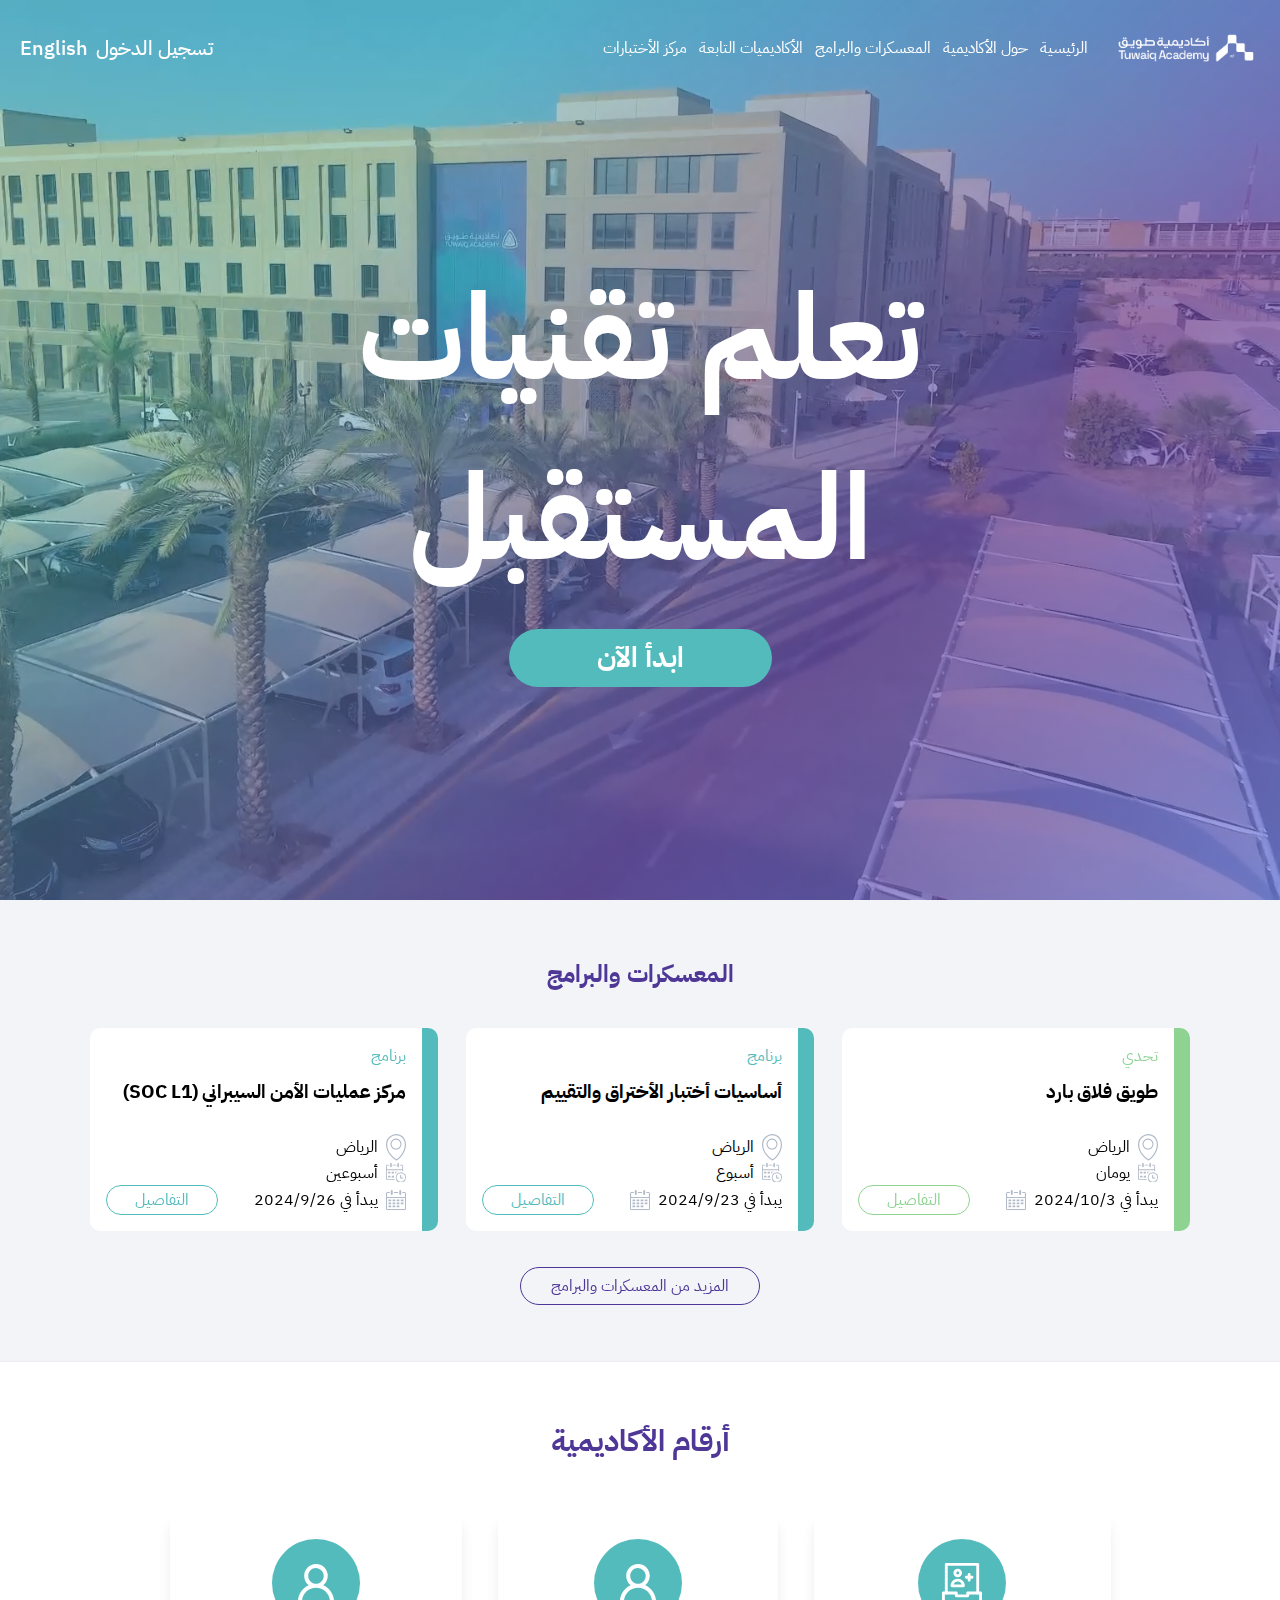
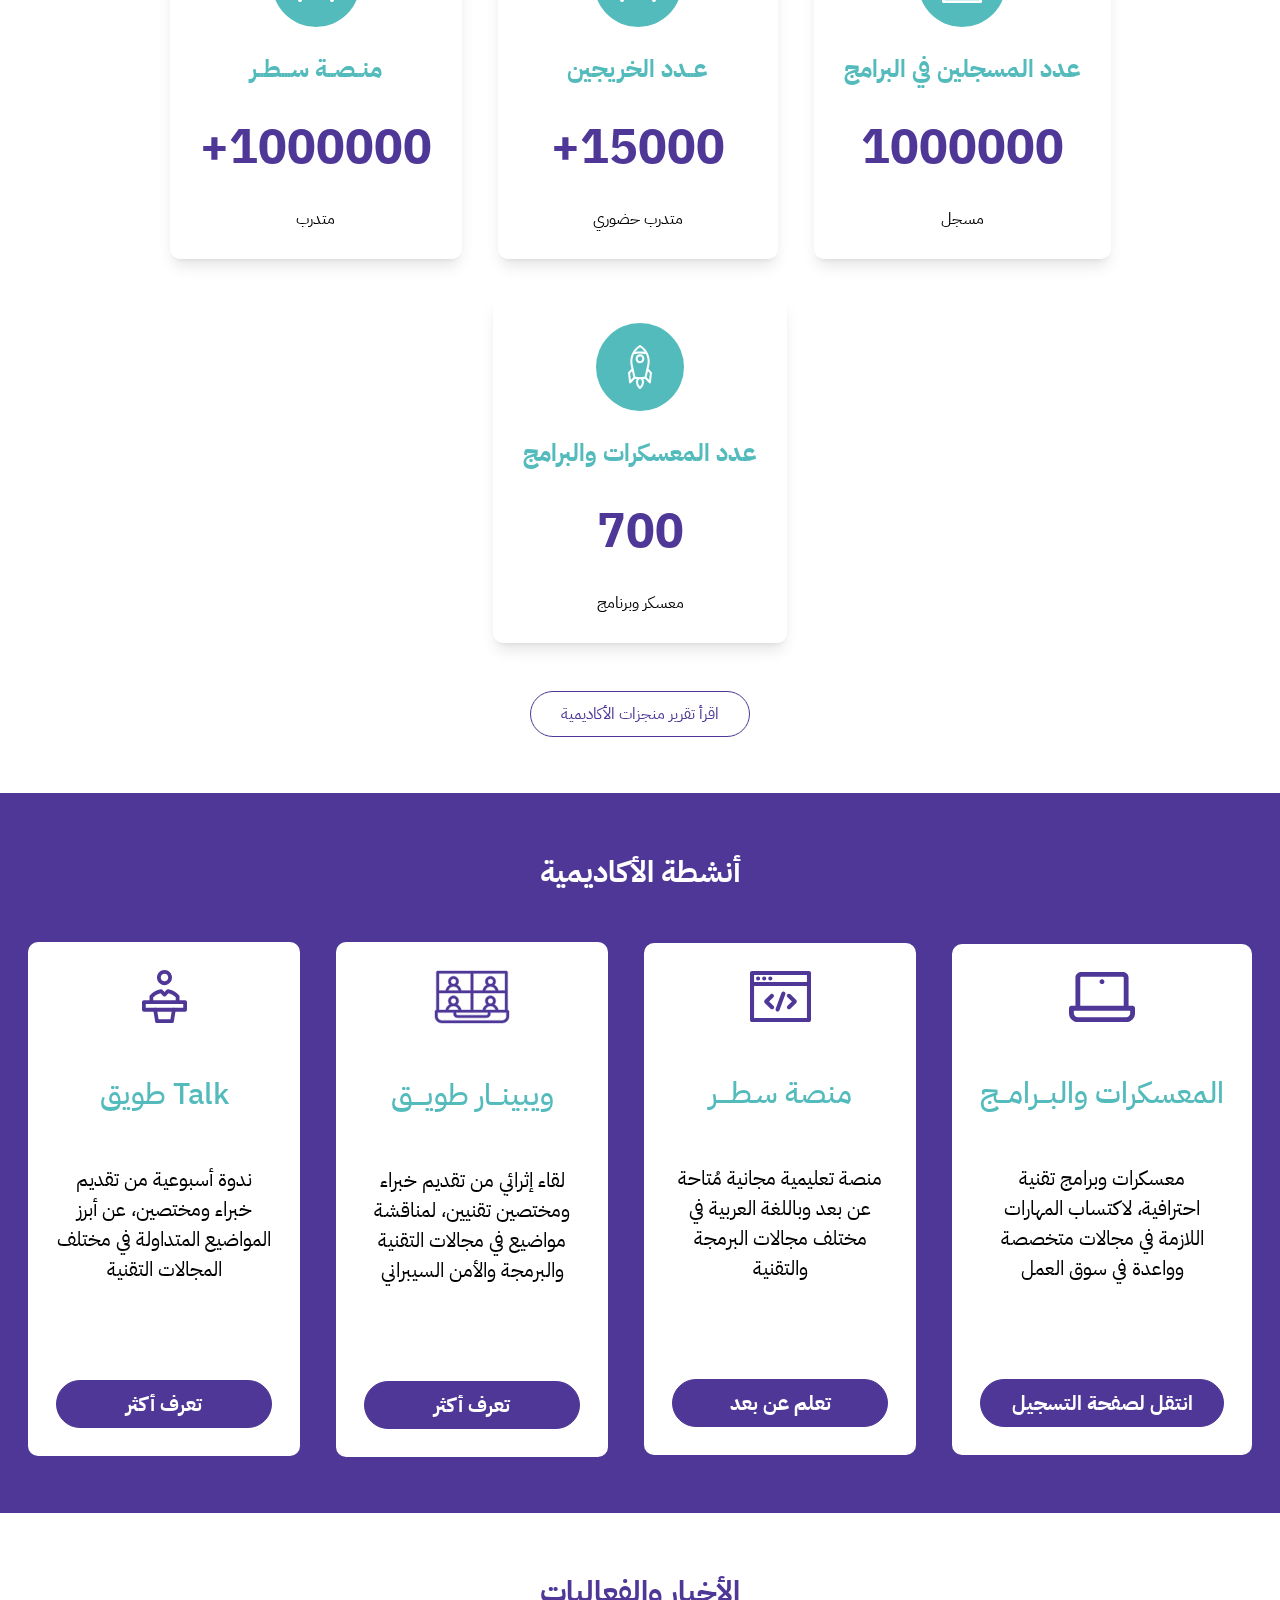
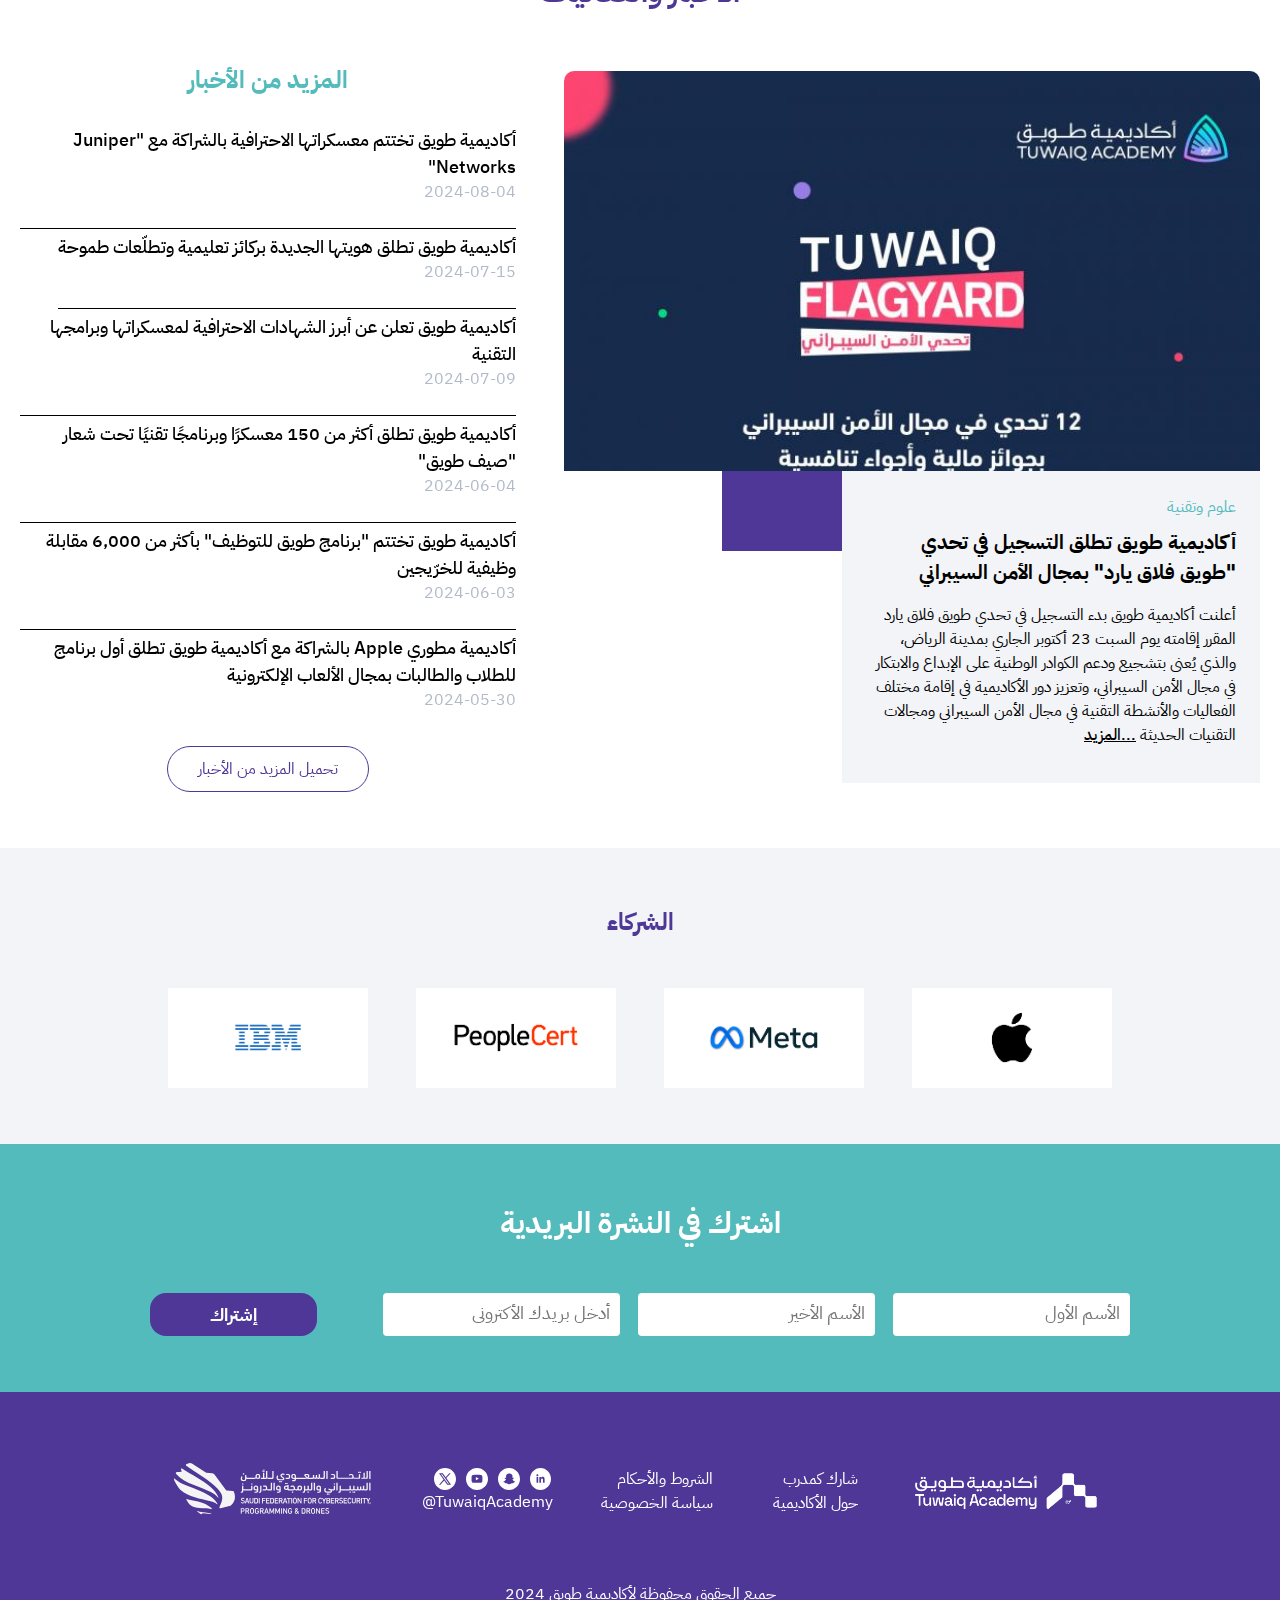
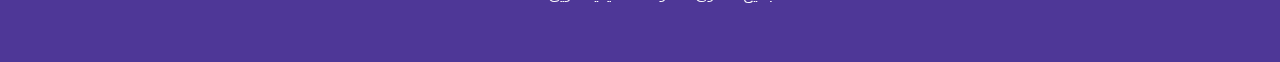
==== commit 4674c7bb: "Completed about page navbar and hero sections" ====
--- a/index.html
+++ b/index.html
@@ -28,7 +28,7 @@
                         </li>
                         <li class="mobile-navbar__list"><a href="#" class="mobile-navbar__link">المعسكرات والبرامج</a>
                         </li>
-                        <li class="mobile-navbar__list"><a href="./pages/about/about.css"
+                        <li class="mobile-navbar__list"><a href="./pages/about/about.html"
                                 class="mobile-navbar__link">حول الأكاديمية</a></li>
                         <li class="mobile-navbar__list"><a href="https://tuwaiq.edu.sa/#"
                                 class="mobile-navbar__link">الأكاديميات التابعة</a></li>
@@ -49,7 +49,7 @@
                                     class="desktop-navbar__link">الأكاديميات التابعة</a></li>
                             <li class="desktop-navbar__list"><a href="#" class="desktop-navbar__link">المعسكرات
                                     والبرامج</a></li>
-                            <li class="desktop-navbar__list"><a href="./pages/about/about.css"
+                            <li class="desktop-navbar__list"><a href="./pages/about/about.html"
                                     class="desktop-navbar__link">حول الأكاديمية</a></li>
                             <li class="desktop-navbar__list"><a href="index.html"
                                     class="desktop-navbar__link">الرئيسية</a></li>
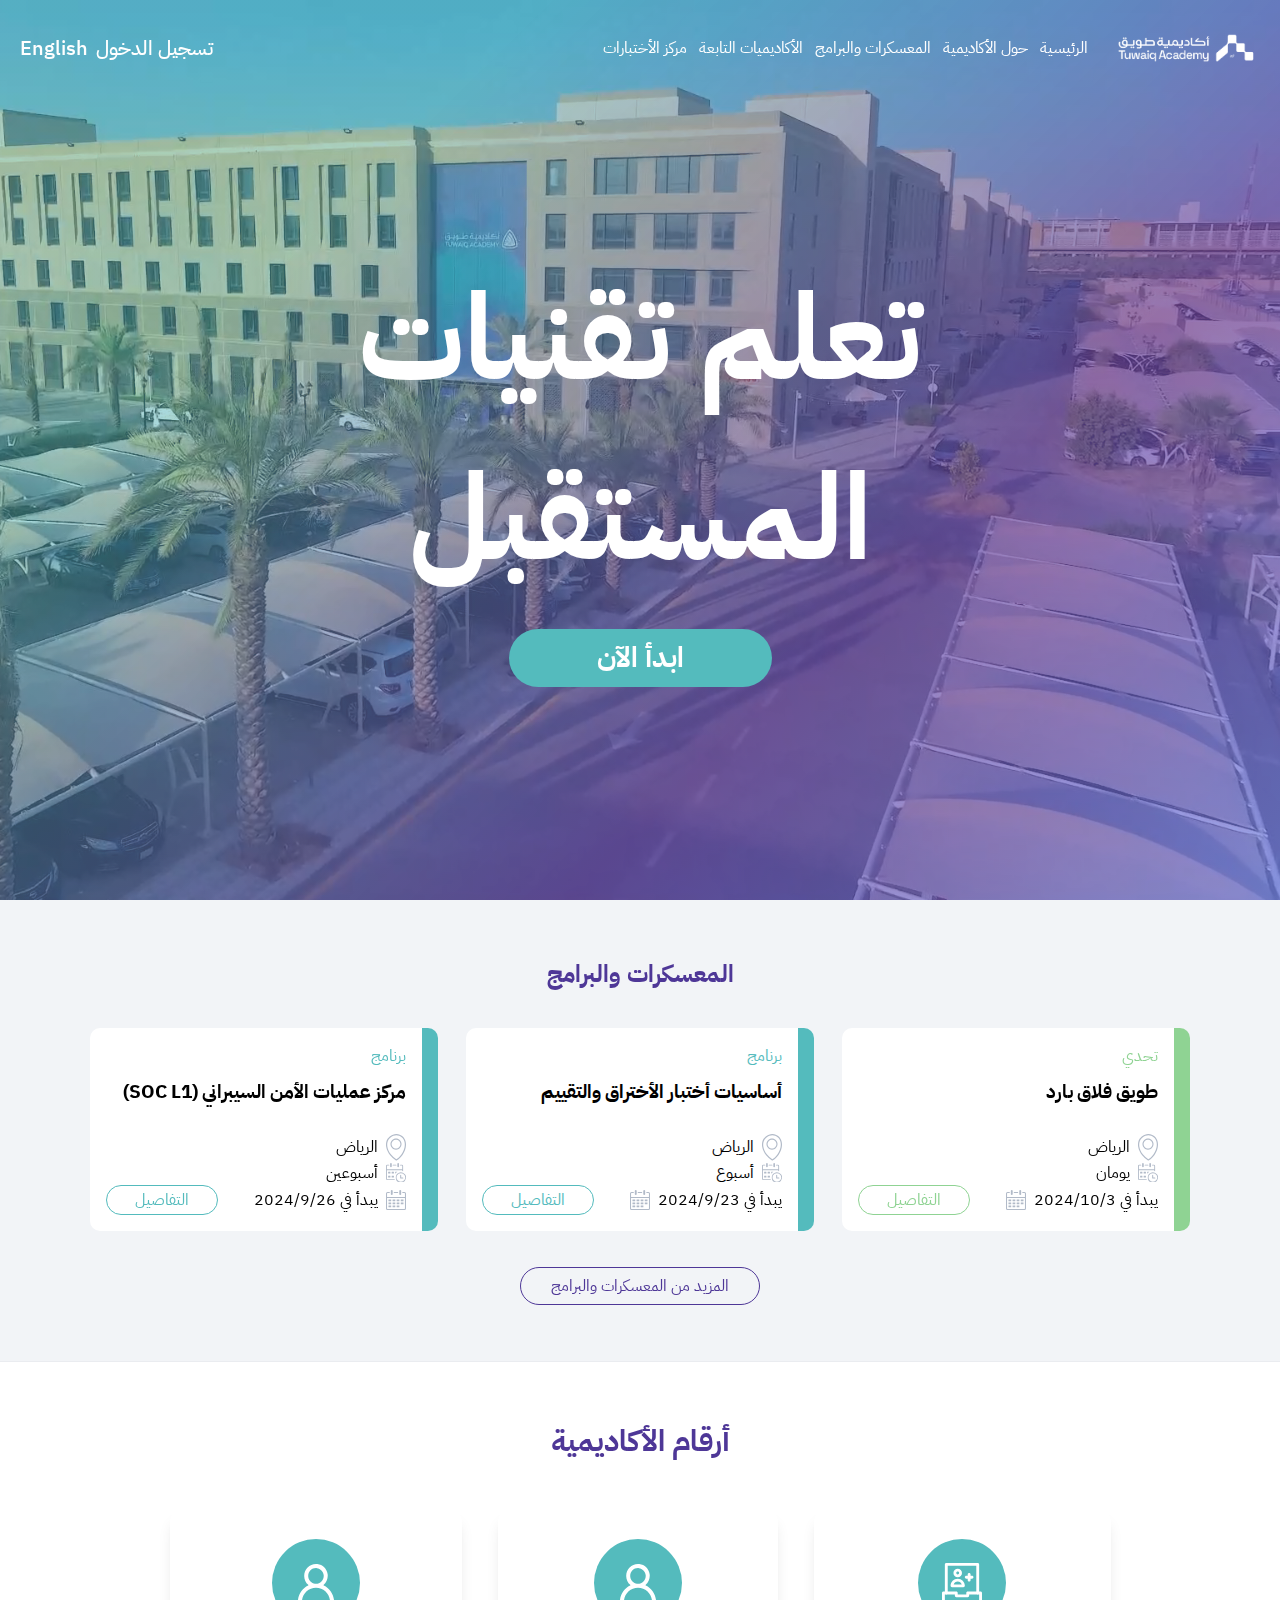
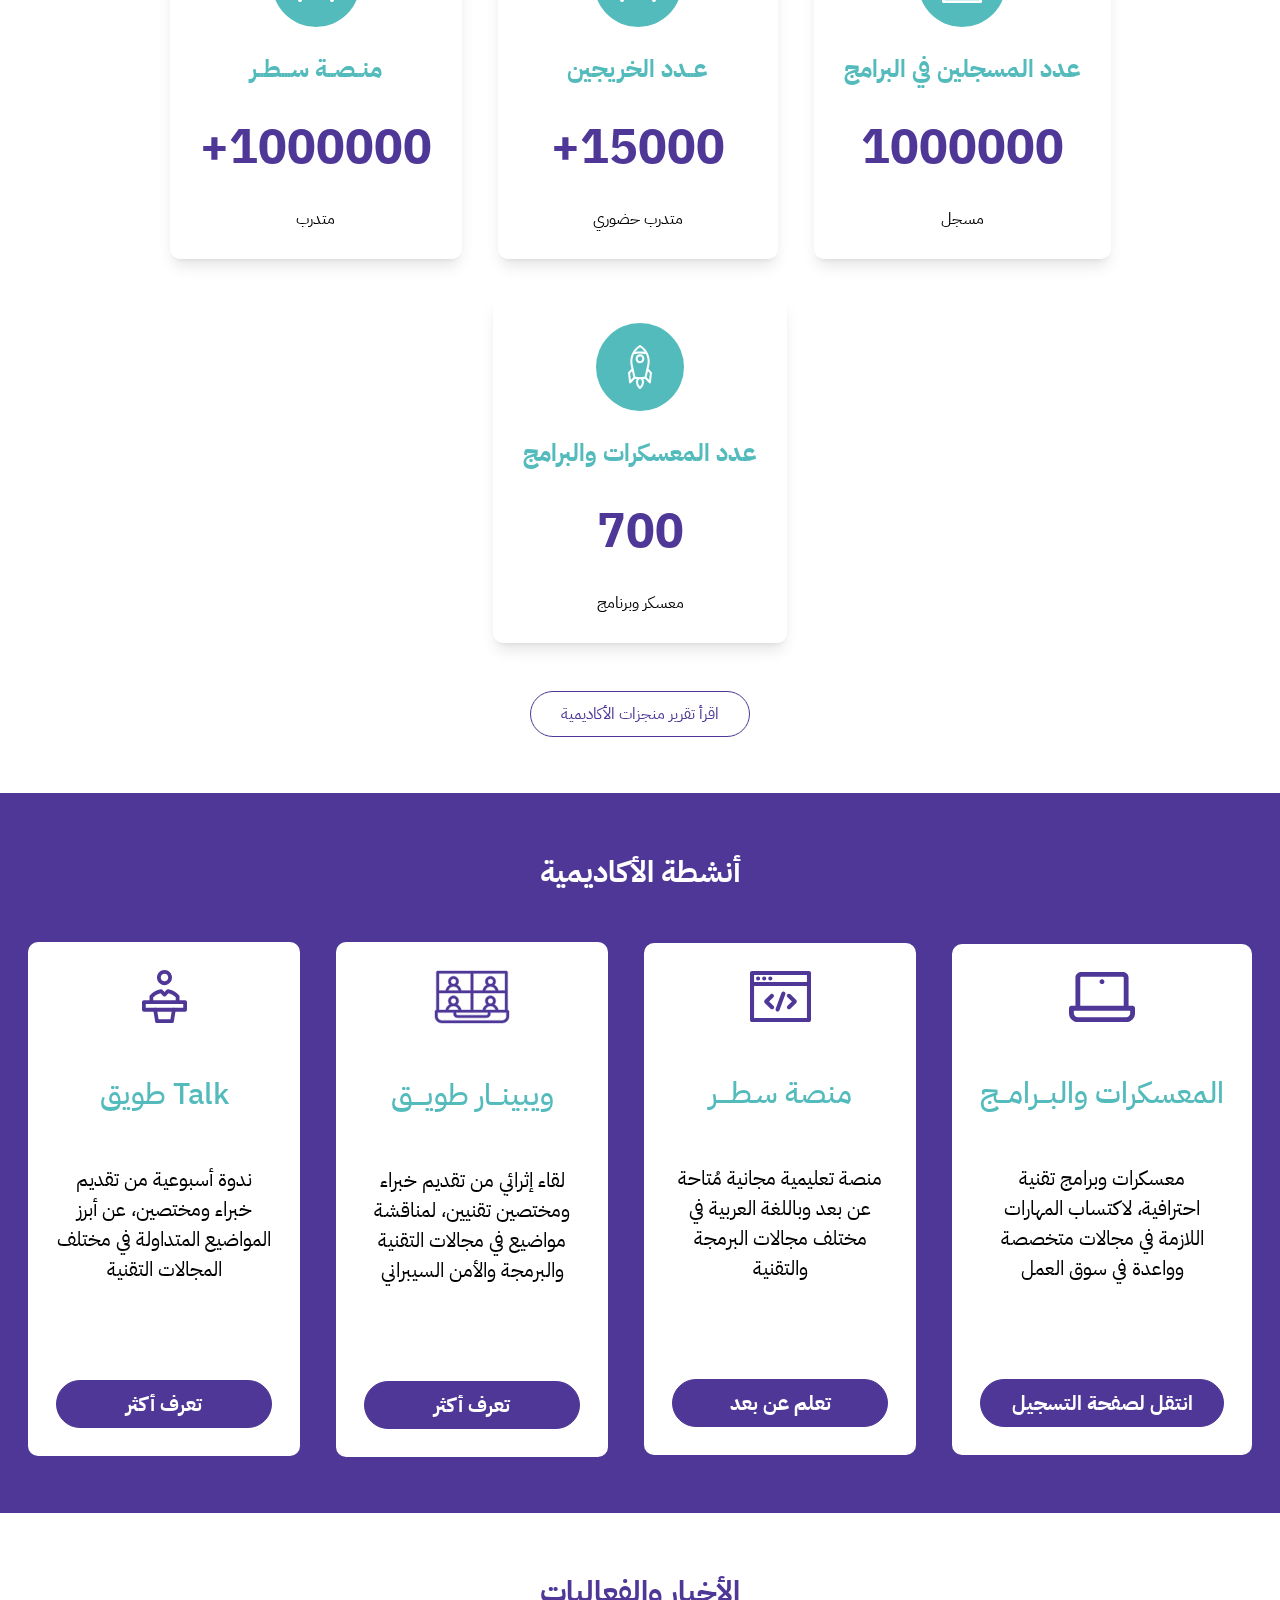
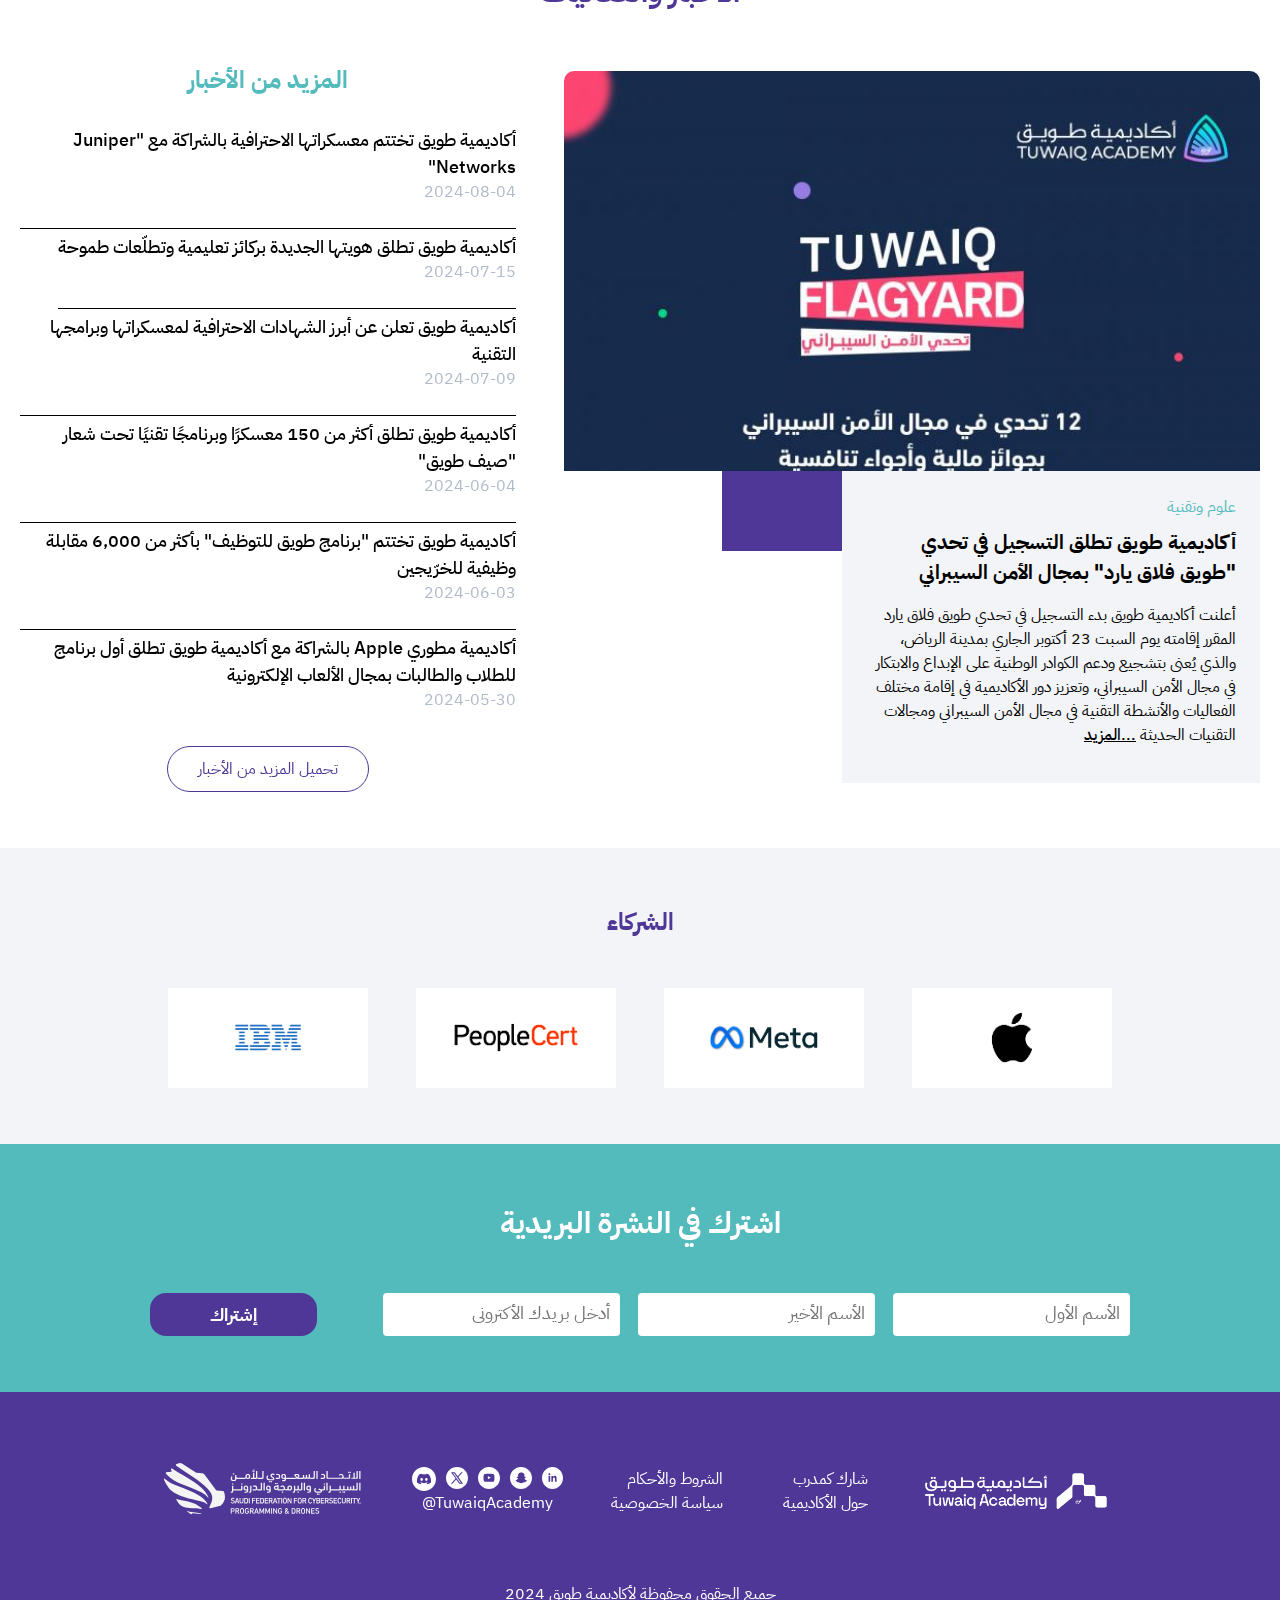
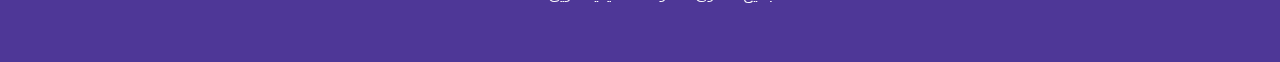
==== commit 3dd3867c: "Fixed some problems" ====
--- a/index.html
+++ b/index.html
@@ -13,32 +13,48 @@
         <header class="header">
             <div class="section-container">
                 <div class="lang-ham-container">
-                    <div class="hamburger-menu-container">
+                    <!-- <input type="checkbox" id="menu-toggle" class="menu-toggle" /> -->
+                    <label for="menu-toggle" class="hamburger-menu-container">
                         <div class="hamburger-line"></div>
                         <div class="hamburger-line"></div>
                         <div class="hamburger-line"></div>
-                    </div>
+                    </label>
                     <a href="#" class="english-language">English</a>
                     <a href="#" class="desktop-log-in">تسجيل الدخول</a>
-                </div>
-
-                <nav class="mobile-navbar">
-                    <ul class="mobile-navbar__list">
-                        <li class="mobile-navbar__list"><a href="index.html" class="mobile-navbar__link">الرئيسية</a>
-                        </li>
-                        <li class="mobile-navbar__list"><a href="#" class="mobile-navbar__link">المعسكرات والبرامج</a>
-                        </li>
-                        <li class="mobile-navbar__list"><a href="./pages/about/about.html"
-                                class="mobile-navbar__link">حول الأكاديمية</a></li>
-                        <li class="mobile-navbar__list"><a href="https://tuwaiq.edu.sa/#"
-                                class="mobile-navbar__link">الأكاديميات التابعة</a></li>
-                        <li class="mobile-navbar__list"><a href="https://tuwaiq.edu.sa/testcenter"
-                                class="mobile-navbar__link">مركز الأختبارات</a></li>
-                        <li class="mobile-navbar__list"><a
-                                href="https://auth.tuwaiq.edu.sa/Identity/Account/Login?ReturnUrl=%2Fconnect%2Fauthorize%3Fclient_id%3Dtuwaiq_landing%26redirect_uri%3Dhttps%253A%252F%252Ftuwaiq.edu.sa%252Fsignin-oidc%26response_type%3Dcode%26scope%3Dopenid%2520profile%2520email%2520roles%2520identity_service_scope%2520initiatives_service_scope%2520forms_service_scope%2520landing_page_service_scope%2520operation_service_scope%26code_challenge%3DzpS9vRouQpSwRY-bkuDbZ8HkS5Eq9VzWISRjWJWmmwE%26code_challenge_method%3DS256%26response_mode%3Dform_post%26nonce%3D638612214876226278.MTA2YmRjZWItMjI5OC00MDVjLTk1MTUtODlmMjgxYjE3MTQ1YmE4NzJhNjYtZDZhMy00MmJkLThiYjYtM2ZhYjkxZjI2ZDMy%26state%[base64]%26x-client-SKU%3DID_NET6_0%26x-client-ver%3D6.35.0.0%26prompt%3D"
-                                class="mobile-navbar__link">تسجيل الدخول</a></li>
-                    </ul>
-                </nav>
+
+                    <nav class="mobile-navbar">
+                        <ul class="mobile-navbar__list">
+                            <li class="mobile-navbar__list"><a href="index.html" class="mobile-navbar__link" style="color: rgb(78, 55, 151);">الرئيسية <svg class="mobile-navbar__link-icon" width="24" height="24" viewBox="0 0 15 13" fill="none" xmlns="http://www.w3.org/2000/svg">
+                                <path d="M8.69115 0.456906C8.36055 0.162579 7.93338 0 7.49087 0C7.04837 0 6.6212 0.162579 6.2906 0.456906L0.24424 5.85314C0.0508118 6.02399 -0.0368776 6.28508 0.0144124 6.53805C0.0657025 6.79102 0.248 6.99736 0.492718 7.07948C0.737436 7.1616 1.00727 7.10685 1.2007 6.936L1.97682 6.25019V11.5562C1.97682 11.9391 2.12889 12.3064 2.39977 12.5771C2.67051 12.8478 3.03782 13 3.42076 13H6.05596C6.24743 13 6.43108 12.9239 6.56645 12.7885C6.70182 12.6532 6.77793 12.4696 6.77793 12.2781V8.84905H8.22187V12.2781C8.22187 12.4696 8.29798 12.6532 8.43335 12.7885C8.56872 12.9239 8.75237 13 8.94384 13H11.579C11.962 13 12.3293 12.8479 12.6 12.5771C12.8708 12.3064 13.023 11.9391 13.023 11.5562V6.25019L13.7991 6.936C13.9427 7.06278 14.1308 7.12745 14.3221 7.11557C14.5132 7.10369 14.6921 7.01646 14.8189 6.87283C14.9457 6.7292 15.0104 6.54121 14.9985 6.3499C14.9866 6.1586 14.8993 5.97993 14.7556 5.85314L8.69115 0.456906ZM11.579 11.5562H9.66581V8.84905C9.66581 8.46614 9.51375 8.09887 9.24286 7.82815C8.97212 7.55744 8.60481 7.40524 8.22187 7.40524H6.77793C6.39498 7.40524 6.02768 7.55729 5.75694 7.82815C5.4862 8.09902 5.33399 8.46614 5.33399 8.84905V11.5562H3.42076V4.95076L7.26526 1.53976C7.33189 1.47885 7.41883 1.44516 7.50892 1.44516C7.59902 1.44516 7.68596 1.479 7.75259 1.53976L11.579 4.95076V11.5562Z" :fill="activeUrl === '/home' ? '#4E3797' : '#98A2B3' " fill="#4E3797"></path>
+                            </svg></a>
+                            </li>
+                            <li class="mobile-navbar__list"><a href="#" class="mobile-navbar__link">المعسكرات والبرامج <svg class="mobile-navbar__link-icon" width="24" height="24" viewBox="0 0 12 13" fill="none" xmlns="http://www.w3.org/2000/svg">
+                                <path d="M6.5 6.09375C6.5 6.54249 6.16422 6.90625 5.75 6.90625C5.33578 6.90625 5 6.54249 5 6.09375C5 5.64501 5.33578 5.28125 5.75 5.28125C6.16422 5.28125 6.5 5.64501 6.5 6.09375Z" :fill="activeUrl === '/bootcamps' ? '#4E3797' : '#98A2B3' " fill="#98A2B3"></path>
+                                <path d="M10.125 0H1.875C1.37781 0 0.900781 0.214128 0.549219 0.594987C0.1975 0.975846 0 1.49246 0 2.03125V7.71875C0 8.25737 0.197656 8.77415 0.549219 9.15501C0.900781 9.53587 1.37781 9.75 1.875 9.75H3.75V11.375H2.8125C2.54453 11.375 2.29688 11.5299 2.16297 11.7812C2.02906 12.0326 2.02906 12.3424 2.16297 12.5938C2.29688 12.8451 2.54453 13 2.8125 13H9.1875C9.45547 13 9.70312 12.8451 9.83703 12.5938C9.97094 12.3424 9.97094 12.0326 9.83703 11.7812C9.70312 11.5299 9.45547 11.375 9.1875 11.375H8.25V9.75H10.125C10.6222 9.75 11.0992 9.53587 11.4508 9.15501C11.8023 8.77415 12 8.25737 12 7.71875V2.03125C12 1.49263 11.8023 0.975846 11.4508 0.594987C11.0992 0.213958 10.6222 0 10.125 0ZM6.75 11.375H5.25V9.75H6.75V11.375ZM10.5 7.71875C10.5 7.82641 10.4605 7.92983 10.3902 8.006C10.3198 8.08218 10.2245 8.125 10.125 8.125H1.875C1.77562 8.125 1.68016 8.08218 1.60984 8.006C1.53953 7.92983 1.5 7.82658 1.5 7.71875V2.03125C1.5 1.92359 1.53953 1.82017 1.60984 1.744C1.68016 1.66783 1.77562 1.625 1.875 1.625H10.125C10.2244 1.625 10.3198 1.66783 10.3902 1.744C10.4605 1.82017 10.5 1.92359 10.5 2.03125V7.71875Z" :fill="activeUrl === '/bootcamps' ? '#4E3797' : '#98A2B3' " fill="#98A2B3"></path>
+                            </svg></a>
+                            </li>
+                            <li class="mobile-navbar__list"><a href="./pages/about/about.html"
+                                    class="mobile-navbar__link">حول الأكاديمية <svg class="mobile-navbar__link-icon" width="24" fill="#98a2b3" xmlns="http://www.w3.org/2000/svg" shape-rendering="geometricPrecision" text-rendering="geometricPrecision" image-rendering="optimizeQuality" fill-rule="evenodd" clip-rule="evenodd" viewBox="0 0 512 512"><path fill-rule="nonzero" d="M256 0c70.69 0 134.69 28.66 181.02 74.98C483.34 121.3 512 185.31 512 256c0 70.69-28.66 134.7-74.98 181.02C390.69 483.34 326.69 512 256 512c-70.69 0-134.69-28.66-181.02-74.98C28.66 390.69 0 326.69 0 256c0-70.69 28.66-134.69 74.98-181.02C121.31 28.66 185.31 0 256 0zm-9.96 161.03c0-4.28.76-8.26 2.27-11.91 1.5-3.63 3.77-6.94 6.79-9.91 3-2.95 6.29-5.2 9.84-6.7 3.57-1.5 7.41-2.28 11.52-2.28 4.12 0 7.96.78 11.49 2.27 3.54 1.51 6.78 3.76 9.75 6.73 2.95 2.97 5.16 6.26 6.64 9.91 1.49 3.63 2.22 7.61 2.22 11.89 0 4.17-.73 8.08-2.21 11.69-1.48 3.6-3.68 6.94-6.65 9.97-2.94 3.03-6.18 5.32-9.72 6.84-3.54 1.51-7.38 2.29-11.52 2.29-4.22 0-8.14-.76-11.75-2.26-3.58-1.51-6.86-3.79-9.83-6.79-2.94-3.02-5.16-6.34-6.63-9.97-1.48-3.62-2.21-7.54-2.21-11.77zm13.4 178.16c-1.11 3.97-3.35 11.76 3.3 11.76 1.44 0 3.27-.81 5.46-2.4 2.37-1.71 5.09-4.31 8.13-7.75 3.09-3.5 6.32-7.65 9.67-12.42 3.33-4.76 6.84-10.22 10.49-16.31.37-.65 1.23-.87 1.89-.48l12.36 9.18c.6.43.73 1.25.35 1.86-5.69 9.88-11.44 18.51-17.26 25.88-5.85 7.41-11.79 13.57-17.8 18.43l-.1.06c-6.02 4.88-12.19 8.55-18.51 11.01-17.58 6.81-45.36 5.7-53.32-14.83-5.02-12.96-.9-27.69 3.06-40.37l19.96-60.44c1.28-4.58 2.89-9.62 3.47-14.33.97-7.87-2.49-12.96-11.06-12.96h-17.45c-.76 0-1.38-.62-1.38-1.38l.08-.48 4.58-16.68c.16-.62.73-1.04 1.35-1.02l89.12-2.79c.76-.03 1.41.57 1.44 1.33l-.07.43-37.76 124.7zm158.3-244.93c-41.39-41.39-98.58-67-161.74-67-63.16 0-120.35 25.61-161.74 67-41.39 41.39-67 98.58-67 161.74 0 63.16 25.61 120.35 67 161.74 41.39 41.39 98.58 67 161.74 67 63.16 0 120.35-25.61 161.74-67 41.39-41.39 67-98.58 67-161.74 0-63.16-25.61-120.35-67-161.74z"/></svg></a></li>
+                            <li class="mobile-navbar__list"><a href="https://tuwaiq.edu.sa/#"
+                                    class="mobile-navbar__link">الأكاديميات التابعة <svg class="mobile-navbar__link-icon" width="24" xmlns="http://www.w3.org/2000/svg" fill="none" class="w-6 h-6" viewBox="0 0 33 26"><path fill="#98A2B3" fill-rule="evenodd" stroke="#98A2B3" stroke-width=".4" d="M15.233 1.327a2.62 2.62 0 0 1 2.534 0l12.89 7.126c1.79.99 1.79 3.55 0 4.539l-3.721 2.056v5.51c0 .544-.172 1.077-.576 1.444C25.224 23.027 22.29 25 16.5 25s-8.724-1.973-9.86-2.998c-.404-.367-.575-.9-.575-1.444v-5.51l-3.723-2.056c-1.79-.99-1.79-3.55 0-4.54zm1.267 2.27 12.891 7.125-12.89 7.126-12.892-7.126zM8.673 16.491v3.82c.925.725 3.26 2.093 7.827 2.093s6.903-1.368 7.827-2.092v-3.821l-6.56 3.626a2.62 2.62 0 0 1-2.534 0z" clip-rule="evenodd"/></svg></a></li>
+                            <li class="mobile-navbar__list"><a href="https://tuwaiq.edu.sa/testcenter"
+                                    class="mobile-navbar__link">مركز الأختبارات <svg class="mobile-navbar__link-icon" width="24" height="24" viewBox="0 0 31 33" fill="none" xmlns="http://www.w3.org/2000/svg">
+                                        <mask id="path-1-outside-1_4800_1918" maskUnits="userSpaceOnUse" x="0" y="0" width="31" height="33" fill="black">
+                                            <rect fill="white" width="24" height="24"></rect>
+                                            <path d="M29.7769 26.0486L24.8325 17.0237C25.3568 16.6967 25.8799 16.2394 26.1088 15.5521C26.403 14.6362 26.0103 13.7535 25.7162 13.0663C25.5525 12.7393 25.3888 12.3139 25.3888 12.1185C25.3888 11.9218 25.5857 11.4977 25.7162 11.1707C26.0436 10.4834 26.4362 9.60074 26.1088 8.68484C25.8147 7.73702 24.9629 7.2465 24.2748 6.85303C23.9807 6.68953 23.5868 6.46088 23.4896 6.32929C23.3911 6.16578 23.2926 5.7404 23.2274 5.41339C23.0637 4.661 22.8667 3.71318 22.0815 3.12429C21.2963 2.53541 20.3141 2.667 19.5608 2.73214C19.2001 2.76535 18.7755 2.8305 18.5786 2.76535C18.4149 2.7002 18.0875 2.40511 17.8585 2.20969C17.2689 1.68594 16.5489 1 15.5335 1C14.518 1 13.798 1.65403 13.2084 2.20969C12.9794 2.43834 12.652 2.73343 12.4883 2.76535C12.2914 2.8305 11.8668 2.76535 11.5061 2.73214C10.6889 2.63506 9.73868 2.50348 8.95341 3.09238C8.16813 3.68127 7.9712 4.62908 7.8075 5.38147C7.74227 5.74171 7.6438 6.16578 7.54532 6.29737C7.44685 6.46088 7.05422 6.65761 6.76008 6.82112C6.07201 7.21327 5.22155 7.70379 4.9261 8.65292C4.63195 9.56882 5.02458 10.4515 5.31872 11.1387C5.48242 11.4658 5.64612 11.8911 5.64612 12.0866C5.64612 12.2833 5.44917 12.7074 5.31872 13.0344C4.99132 13.7216 4.5987 14.6043 4.9261 15.5202C5.15503 16.2394 5.67939 16.6648 6.20245 17.025L1.22625 26.0486C0.898849 26.6375 0.9321 27.3234 1.29148 27.8804C1.65214 28.4361 2.27369 28.7312 2.96175 28.6979L5.90838 28.4361L7.28321 31.0522C7.61061 31.6411 8.2002 32 8.855 32H8.88826C9.54306 32 10.1326 31.6398 10.4601 31.0841L14.8148 23.1056C15.0438 23.1708 15.2407 23.204 15.5029 23.204C15.7318 23.204 15.9607 23.1708 16.191 23.1056L20.5775 31.0841C20.8717 31.673 21.4945 32 22.1493 32C22.8041 32 23.4257 31.6398 23.7211 31.0522L25.0959 28.4361L28.0426 28.6979C28.6974 28.7631 29.3522 28.4361 29.6796 27.8804C30.0709 27.3247 30.1043 26.6375 29.7769 26.0486ZM7.84092 8.78196C8.36529 8.48816 8.95357 8.16116 9.3475 7.60419C9.74012 7.04852 9.87187 6.3945 10.0023 5.80561C10.0675 5.51181 10.166 4.98808 10.2645 4.88971C10.3949 4.82456 10.9193 4.88971 11.2467 4.92292C11.8363 4.98807 12.523 5.05322 13.1778 4.85777C13.7994 4.66106 14.2905 4.20375 14.7164 3.81159C14.9453 3.61487 15.3712 3.22271 15.5349 3.19079C15.6986 3.224 16.1245 3.58294 16.3534 3.81159C16.7793 4.20375 17.2704 4.66235 17.8919 4.85777C18.5467 5.05449 19.2015 4.98807 19.8231 4.92292C20.1505 4.88971 20.6416 4.82456 20.772 4.88971C20.8705 4.98807 21.0009 5.51051 21.0662 5.83753C21.1966 6.42641 21.3283 7.08044 21.721 7.6361C22.1136 8.15985 22.7032 8.51878 23.2275 8.81387C23.5217 8.97738 23.9808 9.23925 24.0461 9.36954C24.0461 9.53304 23.8491 9.99034 23.7186 10.2522C23.4565 10.8079 23.1943 11.43 23.1943 12.1159C23.1943 12.8032 23.4884 13.424 23.7186 13.9796C23.8491 14.2734 24.0461 14.732 24.0461 14.8623C23.9808 14.9926 23.5217 15.2545 23.2275 15.418C22.7032 15.7118 22.1149 16.0388 21.721 16.5958C21.3283 17.1514 21.1966 17.8054 21.0662 18.3943C21.0009 18.6881 20.9025 19.2119 20.804 19.3102C20.6735 19.3754 20.1492 19.3102 19.8218 19.277C19.2322 19.2119 18.5454 19.1467 17.8906 19.3422C17.2691 19.5389 16.778 19.9962 16.3521 20.3883C16.1232 20.5851 15.6973 20.9772 15.5336 21.0092C15.3699 21.0092 14.944 20.617 14.7151 20.3883C14.2892 19.9962 13.7981 19.5376 13.1766 19.3422C12.8491 19.2438 12.5217 19.2119 12.1943 19.2119C11.8669 19.2119 11.5395 19.2451 11.2454 19.277C10.918 19.3102 10.4269 19.3754 10.2965 19.3102C10.198 19.2119 10.0675 18.6894 10.0023 18.3624C9.87185 17.7735 9.74012 17.1195 9.3475 16.5638C8.95487 16.0401 8.36529 15.6812 7.87418 15.3861C7.58003 15.2226 7.1209 14.9607 7.05568 14.8304C7.05568 14.6669 7.25263 14.2096 7.38308 13.9145C7.64526 13.3588 7.90745 12.7367 7.90745 12.0508C7.90745 11.3635 7.6133 10.7427 7.38308 10.1871C7.25263 9.89327 7.05568 9.43468 7.05568 9.3044C7.08765 9.20731 7.57877 8.94547 7.84092 8.78196ZM8.88835 29.2867L7.54547 26.7357C7.34852 26.3755 6.95589 26.1468 6.56326 26.1468H6.46479L3.61665 26.3755L7.77433 18.7891V18.8223C7.93803 19.5747 8.135 20.5225 8.92024 21.1114C9.70549 21.7003 10.6877 21.5687 11.441 21.5036C11.8016 21.4704 12.2262 21.4052 12.4232 21.4704C12.5536 21.5036 12.7506 21.6671 12.9476 21.8625L8.88835 29.2867ZM24.5385 26.1468C24.0807 26.1136 23.6548 26.3436 23.4578 26.7357L22.115 29.2867L18.0224 21.8625C18.2194 21.699 18.415 21.5023 18.5468 21.4704C18.7437 21.4052 19.1683 21.4704 19.529 21.5036C20.3142 21.6019 21.2645 21.7003 22.0497 21.1114C22.835 20.5225 23.0319 19.5747 23.1957 18.8223V18.7891L27.3533 26.4088L24.5385 26.1468Z"></path>
+                                        </mask>
+                                        <path d="M29.7769 26.0486L24.8325 17.0237C25.3568 16.6967 25.8799 16.2394 26.1088 15.5521C26.403 14.6362 26.0103 13.7535 25.7162 13.0663C25.5525 12.7393 25.3888 12.3139 25.3888 12.1185C25.3888 11.9218 25.5857 11.4977 25.7162 11.1707C26.0436 10.4834 26.4362 9.60074 26.1088 8.68484C25.8147 7.73702 24.9629 7.2465 24.2748 6.85303C23.9807 6.68953 23.5868 6.46088 23.4896 6.32929C23.3911 6.16578 23.2926 5.7404 23.2274 5.41339C23.0637 4.661 22.8667 3.71318 22.0815 3.12429C21.2963 2.53541 20.3141 2.667 19.5608 2.73214C19.2001 2.76535 18.7755 2.8305 18.5786 2.76535C18.4149 2.7002 18.0875 2.40511 17.8585 2.20969C17.2689 1.68594 16.5489 1 15.5335 1C14.518 1 13.798 1.65403 13.2084 2.20969C12.9794 2.43834 12.652 2.73343 12.4883 2.76535C12.2914 2.8305 11.8668 2.76535 11.5061 2.73214C10.6889 2.63506 9.73868 2.50348 8.95341 3.09238C8.16813 3.68127 7.9712 4.62908 7.8075 5.38147C7.74227 5.74171 7.6438 6.16578 7.54532 6.29737C7.44685 6.46088 7.05422 6.65761 6.76008 6.82112C6.07201 7.21327 5.22155 7.70379 4.9261 8.65292C4.63195 9.56882 5.02458 10.4515 5.31872 11.1387C5.48242 11.4658 5.64612 11.8911 5.64612 12.0866C5.64612 12.2833 5.44917 12.7074 5.31872 13.0344C4.99132 13.7216 4.5987 14.6043 4.9261 15.5202C5.15503 16.2394 5.67939 16.6648 6.20245 17.025L1.22625 26.0486C0.898849 26.6375 0.9321 27.3234 1.29148 27.8804C1.65214 28.4361 2.27369 28.7312 2.96175 28.6979L5.90838 28.4361L7.28321 31.0522C7.61061 31.6411 8.2002 32 8.855 32H8.88826C9.54306 32 10.1326 31.6398 10.4601 31.0841L14.8148 23.1056C15.0438 23.1708 15.2407 23.204 15.5029 23.204C15.7318 23.204 15.9607 23.1708 16.191 23.1056L20.5775 31.0841C20.8717 31.673 21.4945 32 22.1493 32C22.8041 32 23.4257 31.6398 23.7211 31.0522L25.0959 28.4361L28.0426 28.6979C28.6974 28.7631 29.3522 28.4361 29.6796 27.8804C30.0709 27.3247 30.1043 26.6375 29.7769 26.0486ZM7.84092 8.78196C8.36529 8.48816 8.95357 8.16116 9.3475 7.60419C9.74012 7.04852 9.87187 6.3945 10.0023 5.80561C10.0675 5.51181 10.166 4.98808 10.2645 4.88971C10.3949 4.82456 10.9193 4.88971 11.2467 4.92292C11.8363 4.98807 12.523 5.05322 13.1778 4.85777C13.7994 4.66106 14.2905 4.20375 14.7164 3.81159C14.9453 3.61487 15.3712 3.22271 15.5349 3.19079C15.6986 3.224 16.1245 3.58294 16.3534 3.81159C16.7793 4.20375 17.2704 4.66235 17.8919 4.85777C18.5467 5.05449 19.2015 4.98807 19.8231 4.92292C20.1505 4.88971 20.6416 4.82456 20.772 4.88971C20.8705 4.98807 21.0009 5.51051 21.0662 5.83753C21.1966 6.42641 21.3283 7.08044 21.721 7.6361C22.1136 8.15985 22.7032 8.51878 23.2275 8.81387C23.5217 8.97738 23.9808 9.23925 24.0461 9.36954C24.0461 9.53304 23.8491 9.99034 23.7186 10.2522C23.4565 10.8079 23.1943 11.43 23.1943 12.1159C23.1943 12.8032 23.4884 13.424 23.7186 13.9796C23.8491 14.2734 24.0461 14.732 24.0461 14.8623C23.9808 14.9926 23.5217 15.2545 23.2275 15.418C22.7032 15.7118 22.1149 16.0388 21.721 16.5958C21.3283 17.1514 21.1966 17.8054 21.0662 18.3943C21.0009 18.6881 20.9025 19.2119 20.804 19.3102C20.6735 19.3754 20.1492 19.3102 19.8218 19.277C19.2322 19.2119 18.5454 19.1467 17.8906 19.3422C17.2691 19.5389 16.778 19.9962 16.3521 20.3883C16.1232 20.5851 15.6973 20.9772 15.5336 21.0092C15.3699 21.0092 14.944 20.617 14.7151 20.3883C14.2892 19.9962 13.7981 19.5376 13.1766 19.3422C12.8491 19.2438 12.5217 19.2119 12.1943 19.2119C11.8669 19.2119 11.5395 19.2451 11.2454 19.277C10.918 19.3102 10.4269 19.3754 10.2965 19.3102C10.198 19.2119 10.0675 18.6894 10.0023 18.3624C9.87185 17.7735 9.74012 17.1195 9.3475 16.5638C8.95487 16.0401 8.36529 15.6812 7.87418 15.3861C7.58003 15.2226 7.1209 14.9607 7.05568 14.8304C7.05568 14.6669 7.25263 14.2096 7.38308 13.9145C7.64526 13.3588 7.90745 12.7367 7.90745 12.0508C7.90745 11.3635 7.6133 10.7427 7.38308 10.1871C7.25263 9.89327 7.05568 9.43468 7.05568 9.3044C7.08765 9.20731 7.57877 8.94547 7.84092 8.78196ZM8.88835 29.2867L7.54547 26.7357C7.34852 26.3755 6.95589 26.1468 6.56326 26.1468H6.46479L3.61665 26.3755L7.77433 18.7891V18.8223C7.93803 19.5747 8.135 20.5225 8.92024 21.1114C9.70549 21.7003 10.6877 21.5687 11.441 21.5036C11.8016 21.4704 12.2262 21.4052 12.4232 21.4704C12.5536 21.5036 12.7506 21.6671 12.9476 21.8625L8.88835 29.2867ZM24.5385 26.1468C24.0807 26.1136 23.6548 26.3436 23.4578 26.7357L22.115 29.2867L18.0224 21.8625C18.2194 21.699 18.415 21.5023 18.5468 21.4704C18.7437 21.4052 19.1683 21.4704 19.529 21.5036C20.3142 21.6019 21.2645 21.7003 22.0497 21.1114C22.835 20.5225 23.0319 19.5747 23.1957 18.8223V18.7891L27.3533 26.4088L24.5385 26.1468Z" fill="#98A2B3"></path>
+                                        <path d="M29.7769 26.0486L24.8325 17.0237C25.3568 16.6967 25.8799 16.2394 26.1088 15.5521C26.403 14.6362 26.0103 13.7535 25.7162 13.0663C25.5525 12.7393 25.3888 12.3139 25.3888 12.1185C25.3888 11.9218 25.5857 11.4977 25.7162 11.1707C26.0436 10.4834 26.4362 9.60074 26.1088 8.68484C25.8147 7.73702 24.9629 7.2465 24.2748 6.85303C23.9807 6.68953 23.5868 6.46088 23.4896 6.32929C23.3911 6.16578 23.2926 5.7404 23.2274 5.41339C23.0637 4.661 22.8667 3.71318 22.0815 3.12429C21.2963 2.53541 20.3141 2.667 19.5608 2.73214C19.2001 2.76535 18.7755 2.8305 18.5786 2.76535C18.4149 2.7002 18.0875 2.40511 17.8585 2.20969C17.2689 1.68594 16.5489 1 15.5335 1C14.518 1 13.798 1.65403 13.2084 2.20969C12.9794 2.43834 12.652 2.73343 12.4883 2.76535C12.2914 2.8305 11.8668 2.76535 11.5061 2.73214C10.6889 2.63506 9.73868 2.50348 8.95341 3.09238C8.16813 3.68127 7.9712 4.62908 7.8075 5.38147C7.74227 5.74171 7.6438 6.16578 7.54532 6.29737C7.44685 6.46088 7.05422 6.65761 6.76008 6.82112C6.07201 7.21327 5.22155 7.70379 4.9261 8.65292C4.63195 9.56882 5.02458 10.4515 5.31872 11.1387C5.48242 11.4658 5.64612 11.8911 5.64612 12.0866C5.64612 12.2833 5.44917 12.7074 5.31872 13.0344C4.99132 13.7216 4.5987 14.6043 4.9261 15.5202C5.15503 16.2394 5.67939 16.6648 6.20245 17.025L1.22625 26.0486C0.898849 26.6375 0.9321 27.3234 1.29148 27.8804C1.65214 28.4361 2.27369 28.7312 2.96175 28.6979L5.90838 28.4361L7.28321 31.0522C7.61061 31.6411 8.2002 32 8.855 32H8.88826C9.54306 32 10.1326 31.6398 10.4601 31.0841L14.8148 23.1056C15.0438 23.1708 15.2407 23.204 15.5029 23.204C15.7318 23.204 15.9607 23.1708 16.191 23.1056L20.5775 31.0841C20.8717 31.673 21.4945 32 22.1493 32C22.8041 32 23.4257 31.6398 23.7211 31.0522L25.0959 28.4361L28.0426 28.6979C28.6974 28.7631 29.3522 28.4361 29.6796 27.8804C30.0709 27.3247 30.1043 26.6375 29.7769 26.0486ZM7.84092 8.78196C8.36529 8.48816 8.95357 8.16116 9.3475 7.60419C9.74012 7.04852 9.87187 6.3945 10.0023 5.80561C10.0675 5.51181 10.166 4.98808 10.2645 4.88971C10.3949 4.82456 10.9193 4.88971 11.2467 4.92292C11.8363 4.98807 12.523 5.05322 13.1778 4.85777C13.7994 4.66106 14.2905 4.20375 14.7164 3.81159C14.9453 3.61487 15.3712 3.22271 15.5349 3.19079C15.6986 3.224 16.1245 3.58294 16.3534 3.81159C16.7793 4.20375 17.2704 4.66235 17.8919 4.85777C18.5467 5.05449 19.2015 4.98807 19.8231 4.92292C20.1505 4.88971 20.6416 4.82456 20.772 4.88971C20.8705 4.98807 21.0009 5.51051 21.0662 5.83753C21.1966 6.42641 21.3283 7.08044 21.721 7.6361C22.1136 8.15985 22.7032 8.51878 23.2275 8.81387C23.5217 8.97738 23.9808 9.23925 24.0461 9.36954C24.0461 9.53304 23.8491 9.99034 23.7186 10.2522C23.4565 10.8079 23.1943 11.43 23.1943 12.1159C23.1943 12.8032 23.4884 13.424 23.7186 13.9796C23.8491 14.2734 24.0461 14.732 24.0461 14.8623C23.9808 14.9926 23.5217 15.2545 23.2275 15.418C22.7032 15.7118 22.1149 16.0388 21.721 16.5958C21.3283 17.1514 21.1966 17.8054 21.0662 18.3943C21.0009 18.6881 20.9025 19.2119 20.804 19.3102C20.6735 19.3754 20.1492 19.3102 19.8218 19.277C19.2322 19.2119 18.5454 19.1467 17.8906 19.3422C17.2691 19.5389 16.778 19.9962 16.3521 20.3883C16.1232 20.5851 15.6973 20.9772 15.5336 21.0092C15.3699 21.0092 14.944 20.617 14.7151 20.3883C14.2892 19.9962 13.7981 19.5376 13.1766 19.3422C12.8491 19.2438 12.5217 19.2119 12.1943 19.2119C11.8669 19.2119 11.5395 19.2451 11.2454 19.277C10.918 19.3102 10.4269 19.3754 10.2965 19.3102C10.198 19.2119 10.0675 18.6894 10.0023 18.3624C9.87185 17.7735 9.74012 17.1195 9.3475 16.5638C8.95487 16.0401 8.36529 15.6812 7.87418 15.3861C7.58003 15.2226 7.1209 14.9607 7.05568 14.8304C7.05568 14.6669 7.25263 14.2096 7.38308 13.9145C7.64526 13.3588 7.90745 12.7367 7.90745 12.0508C7.90745 11.3635 7.6133 10.7427 7.38308 10.1871C7.25263 9.89327 7.05568 9.43468 7.05568 9.3044C7.08765 9.20731 7.57877 8.94547 7.84092 8.78196ZM8.88835 29.2867L7.54547 26.7357C7.34852 26.3755 6.95589 26.1468 6.56326 26.1468H6.46479L3.61665 26.3755L7.77433 18.7891V18.8223C7.93803 19.5747 8.135 20.5225 8.92024 21.1114C9.70549 21.7003 10.6877 21.5687 11.441 21.5036C11.8016 21.4704 12.2262 21.4052 12.4232 21.4704C12.5536 21.5036 12.7506 21.6671 12.9476 21.8625L8.88835 29.2867ZM24.5385 26.1468C24.0807 26.1136 23.6548 26.3436 23.4578 26.7357L22.115 29.2867L18.0224 21.8625C18.2194 21.699 18.415 21.5023 18.5468 21.4704C18.7437 21.4052 19.1683 21.4704 19.529 21.5036C20.3142 21.6019 21.2645 21.7003 22.0497 21.1114C22.835 20.5225 23.0319 19.5747 23.1957 18.8223V18.7891L27.3533 26.4088L24.5385 26.1468Z" stroke="#98A2B3" stroke-width="0.4" mask="url(#path-1-outside-1_4800_1918)"></path>
+                                        <path d="M14.3849 12.9952L13.0509 11.622C12.5747 11.1318 11.7753 11.1355 11.2699 11.6195C10.7561 12.1114 10.7993 12.932 11.2648 13.4471L11.2648 13.4472L11.2678 13.4502L13.5094 15.725C13.5095 15.7251 13.5096 15.7252 13.5096 15.7252C13.764 15.9869 14.0926 16.1 14.3842 16.1C14.7052 16.1 15.0378 15.9897 15.2616 15.7223L19.7451 11.107C20.2196 10.6185 20.2162 9.80058 19.7475 9.28195C19.2679 8.75118 18.4659 8.79625 17.964 9.27677L17.964 9.27671L17.9611 9.27965L14.3849 12.9952Z" fill="#98A2B3" stroke="#98A2B3" stroke-width="0.2"></path>
+                                    </svg></a></li>
+                            <li class="mobile-navbar__list"><a
+                                    href="https://auth.tuwaiq.edu.sa/Identity/Account/Login?ReturnUrl=%2Fconnect%2Fauthorize%3Fclient_id%3Dtuwaiq_landing%26redirect_uri%3Dhttps%253A%252F%252Ftuwaiq.edu.sa%252Fsignin-oidc%26response_type%3Dcode%26scope%3Dopenid%2520profile%2520email%2520roles%2520identity_service_scope%2520initiatives_service_scope%2520forms_service_scope%2520landing_page_service_scope%2520operation_service_scope%26code_challenge%3DzpS9vRouQpSwRY-bkuDbZ8HkS5Eq9VzWISRjWJWmmwE%26code_challenge_method%3DS256%26response_mode%3Dform_post%26nonce%3D638612214876226278.MTA2YmRjZWItMjI5OC00MDVjLTk1MTUtODlmMjgxYjE3MTQ1YmE4NzJhNjYtZDZhMy00MmJkLThiYjYtM2ZhYjkxZjI2ZDMy%26state%[base64]%26x-client-SKU%3DID_NET6_0%26x-client-ver%3D6.35.0.0%26prompt%3D"
+                                    class="mobile-navbar__link mobile-navbar__link-log-in">تسجيل الدخول <svg class="mobile-navbar__link-icon" width="24" viewBox="0 0 26 33" fill="none" xmlns="http://www.w3.org/2000/svg">
+                                        <path d="M3.03588 3H14.4529V0H2.73052C1.22444 0 0 1.21092 0 2.7V30.3C0 31.7891 1.22444 33 2.73052 33H14.4546V30H3.03588V3ZM26 15H11.9173L16.2693 10.7016L14.121 8.57972L6.10339 16.5001L14.1226 24.4205L16.2709 22.2986L11.9173 18.0002H26V15Z" fill="#98A2B3"></path>
+                                    </svg></a></li>
+                        </ul>
+                    </nav>
+                </div>
 
                 <div class="desktop-navbar-logo-container">
                     <nav class="desktop-navbar">
@@ -61,6 +77,8 @@
                     </a>
                 </div>
             </div>
+
+
         </header>
 
         <section class="hero">
@@ -467,7 +485,7 @@
     
                     <div class="footer-social-links-container">
                         <ul class="social-links-list">
-                            <li class="social-item"><a href="#" class="social-link"><img src="./assets/soical-icons/discord-icon.svg" alt="Discord" class="social-link-image"></a></li>
+                            <li class="social-item"><a href="#" class="social-link"><svg width="24" height="24" fill="#fff" xmlns="http://www.w3.org/2000/svg" shape-rendering="geometricPrecision" text-rendering="geometricPrecision" image-rendering="optimizeQuality" fill-rule="evenodd" clip-rule="evenodd" viewBox="0 0 512 512"><path d="M256 0c141.385 0 256 114.615 256 256S397.385 512 256 512 0 397.385 0 256 114.615 0 256 0zm104.932 160.621a250.428 250.428 0 00-62.383-19.182 173.883 173.883 0 00-7.966 16.243 232.557 232.557 0 00-34.619-2.603c-11.569 0-23.195.879-34.622 2.58-2.334-5.509-5.044-10.971-7.986-16.223a252.58 252.58 0 00-62.397 19.222c-39.483 58.408-50.183 115.357-44.833 171.497a251.49 251.49 0 0076.502 38.398c6.169-8.327 11.695-17.192 16.386-26.417a161.682 161.682 0 01-25.813-12.319c2.164-1.569 4.281-3.186 6.325-4.756 23.912 11.231 50.039 17.088 76.473 17.088 26.436 0 52.562-5.857 76.475-17.089 2.069 1.688 4.186 3.305 6.325 4.755a162.693 162.693 0 01-25.86 12.352 183.969 183.969 0 0016.387 26.397 250.498 250.498 0 0076.553-38.392l-.006.007c6.277-65.104-10.725-121.53-44.941-171.558zM205.78 297.63c-14.908 0-27.226-13.53-27.226-30.175 0-16.645 11.889-30.293 27.178-30.293 15.29 0 27.511 13.648 27.25 30.293-.262 16.645-12.008 30.175-27.202 30.175zm100.439 0c-14.933 0-27.202-13.53-27.202-30.175 0-16.645 11.889-30.293 27.202-30.293 15.313 0 27.44 13.648 27.178 30.293-.261 16.645-11.984 30.175-27.178 30.175z"/></svg></a></li>
                             <li class="social-item"><a href="#" class="social-link"><img src="./assets/soical-icons/twitter-icon.svg" alt="Twitter" class="social-link-image"></a></li>
                             <li class="social-item"><a href="#" class="social-link"><img src="./assets/soical-icons/youtube-icon.svg" alt="Youtube" class="social-link-image"></a></li>
                             <li class="social-item"><a href="#" class="social-link"><img src="./assets/soical-icons/snapchat-icon.svg" alt="Snapchat" class="social-link-image"></a></li>
--- a/styling/home.css
+++ b/styling/home.css
@@ -12,7 +12,26 @@
     padding: var(--container-y-padding) var(--container-x-padding);
 }
 
-
+/* header */
+.header {
+    height: auto;
+    padding: var(--size-16) var(--container-x-padding);
+    /* box-shadow: 1px 1px 15px 1px rgba(0, 0, 0, 0.3); */
+    position: absolute;
+    top: 0;
+    width: 100%;
+    display: flex;
+    flex-direction: column;
+    /* gap: var(--size-30); */
+}
+
+.header .section-container {
+    width: 100%;
+    display: flex;
+    align-items: center;
+    justify-content: space-between;
+    color: var(--main-light-color);
+}
 
 /*  */
 .desktop-navbar,
@@ -21,21 +40,40 @@
     display: none;
 }
 
-/* header */
-.header {
-    height: auto;
-    padding: var(--size-16) var(--container-x-padding);
-    /* box-shadow: 1px 1px 15px 1px rgba(0, 0, 0, 0.3); */
-    position: absolute;
-    top: 0;
+.mobile-navbar {
+    display: none;
+    width: 100px;
+    position: absolute;  
+    top: 60px;
+    left: 0;  
     width: 100%;
-}
-
-.header .section-container {
-    display: flex;
-    align-items: center;
-    justify-content: space-between;
-    color: var(--main-light-color);
+    background-color: white;
+}
+.mobile-navbar__list {
+    width: 100%;
+    display: flex;
+    flex-direction: column;
+    justify-content: flex-end;
+    padding: var(--size-4);
+}
+
+.mobile-navbar__link {
+    color: rgb(152, 162, 179);
+    
+    font-size: var(--fs-18);
+    display: flex;
+    justify-content: flex-end;
+    align-items: center;
+    gap: var(--size-18);
+    padding: var(--size-18);
+}
+
+.mobile-navbar__link-log-in {
+    border-top: 1px solid rgb(178, 166, 166);
+}
+
+.mobile-navbar__link:hover .mobile-navbar__link-icon {
+    color: #000;
 }
 
 .logo-container,
@@ -67,6 +105,27 @@
     background-color: var(--main-light-color);
 }
 
+
+.menu-toggle {  
+    display: none;  
+}  
+
+.menu-toggle:checked ~ .mobile-navbar {  
+    display: block; 
+}
+
+.menu-toggle:checked ~ .hamburger-menu-container  {
+    border-color: #000;
+}
+
+.menu-toggle:checked ~ .hamburger-menu-container .hamburger-line {
+    background-color: black;
+}
+
+.menu-toggle:checked ~ .english-language {
+    color: #000;
+}
+
 .english-language {
     color: var(--main-light-color);
     font-weight: var(--fw-medium);
@@ -89,7 +148,7 @@
 
 
 
-@media (min-width:640px) {
+@media (min-width:740px) {
     .mobile-navbar,
     .hamburger-menu-container {
         display: none;
@@ -183,7 +242,7 @@
     background-color: var(--secondary-color-low);
 }
 
-@media (min-width:640px) {
+@media (min-width:740px) {
     .hero-title {
         font-size: 60px;
     }
@@ -307,7 +366,7 @@
     color: var(--main-light-color);
 }
 
-@media (min-width:640px) {
+@media (min-width:740px) {
     .programs-sub-container {
         flex-direction: row-reverse;
     }
@@ -588,7 +647,7 @@
 
 }
 
-@media (min-width:640px) {
+@media (min-width:740px) {
     .news-content-container {
         flex-direction: row-reverse;
     }
@@ -712,7 +771,7 @@
     font-size: var(--fs-18);
 }
 
-@media (min-width:640px) {
+@media (min-width:740px) {
     .newsletter-inner-container,
     .newsletter-inputs {
         flex-direction: row;
@@ -790,7 +849,7 @@
     transform: scale(1.2);
 }
 
-@media (min-width:640px) {
+@media (min-width:740px) {
     .footer-main-container {
         flex-direction: row-reverse;
     }
